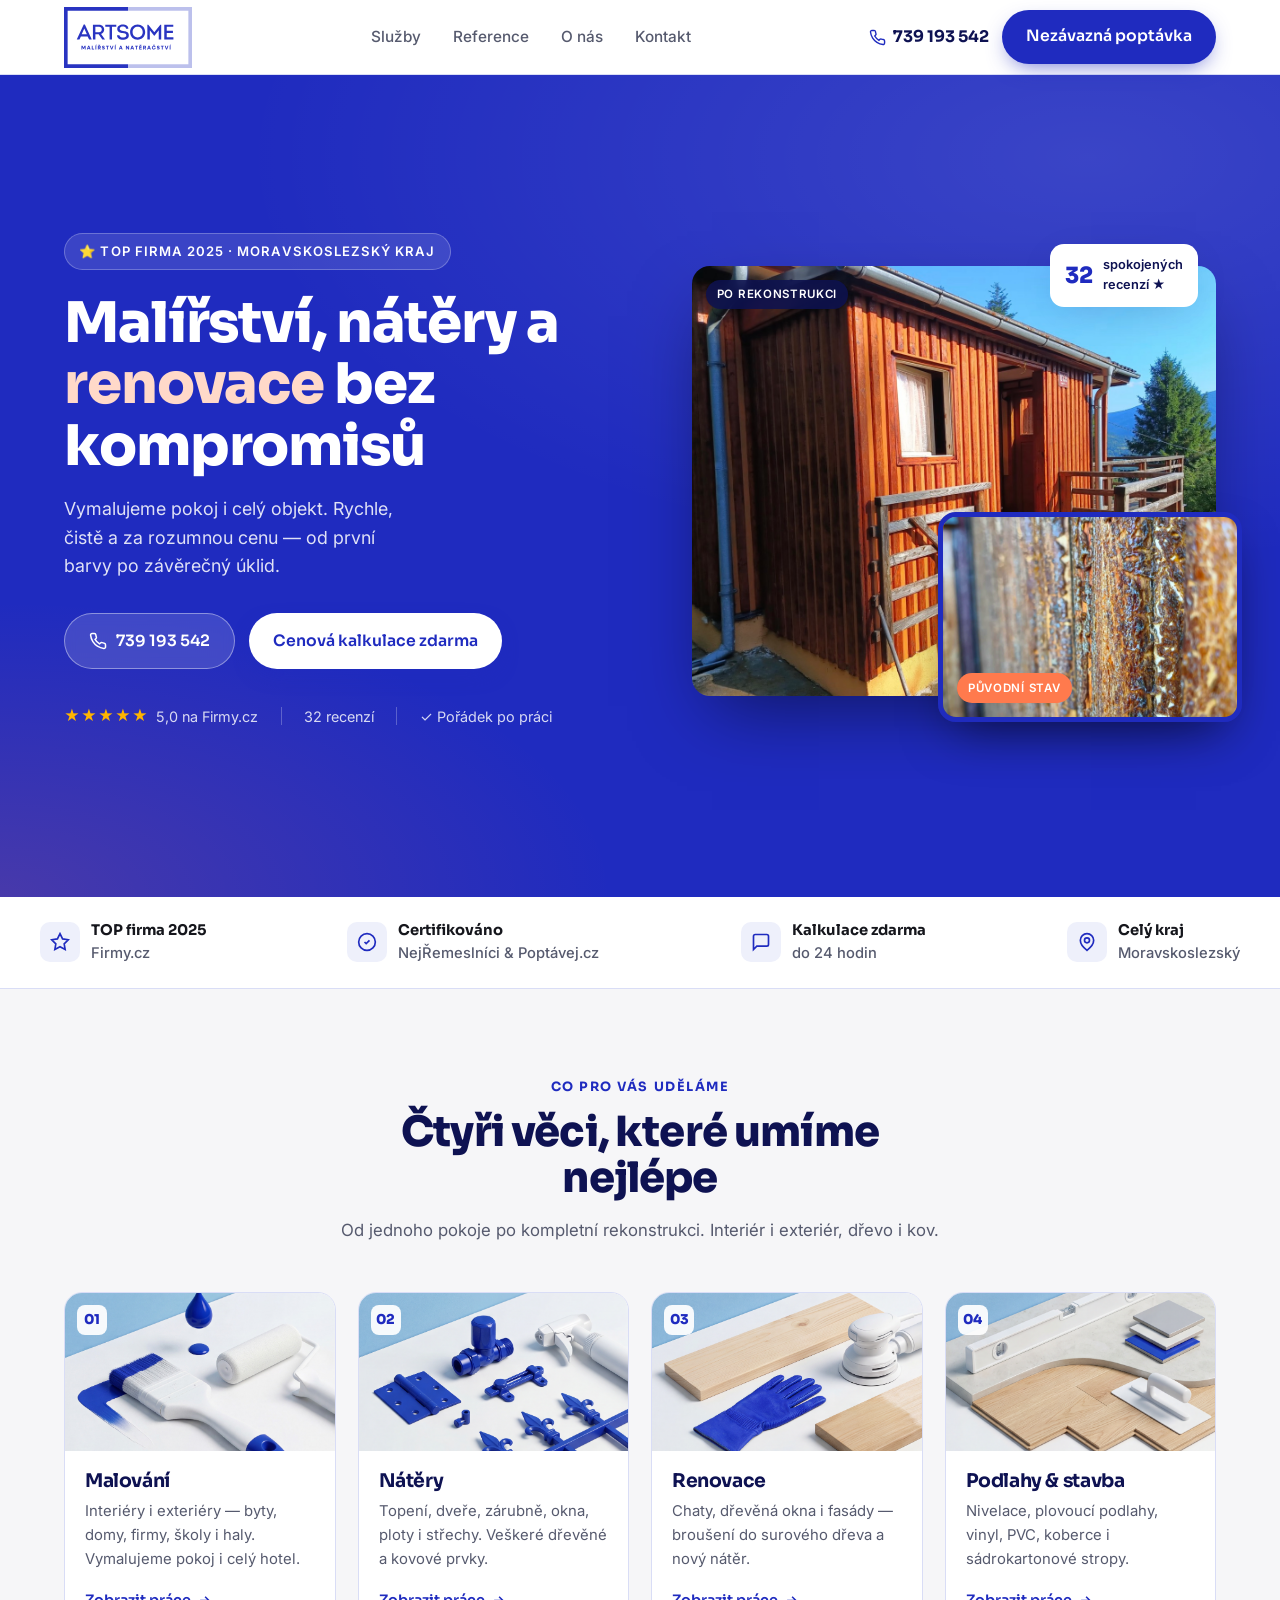
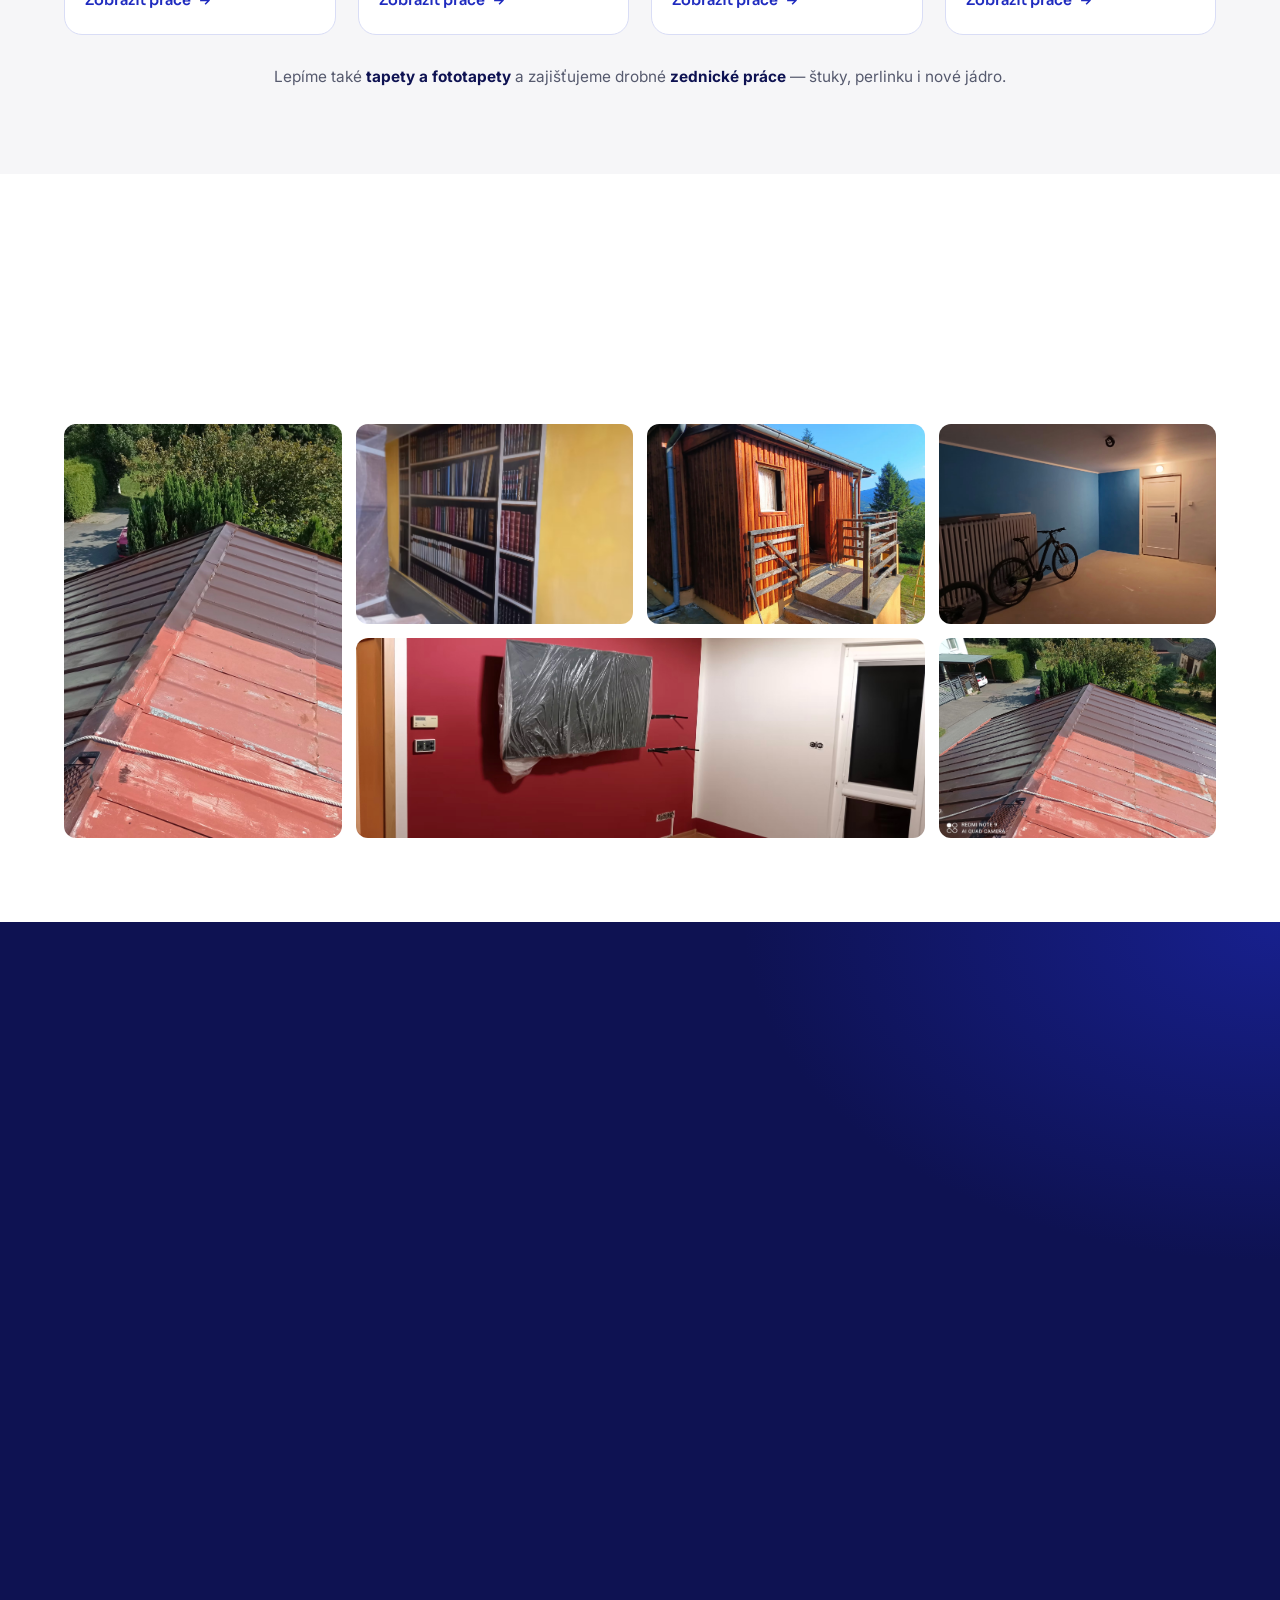
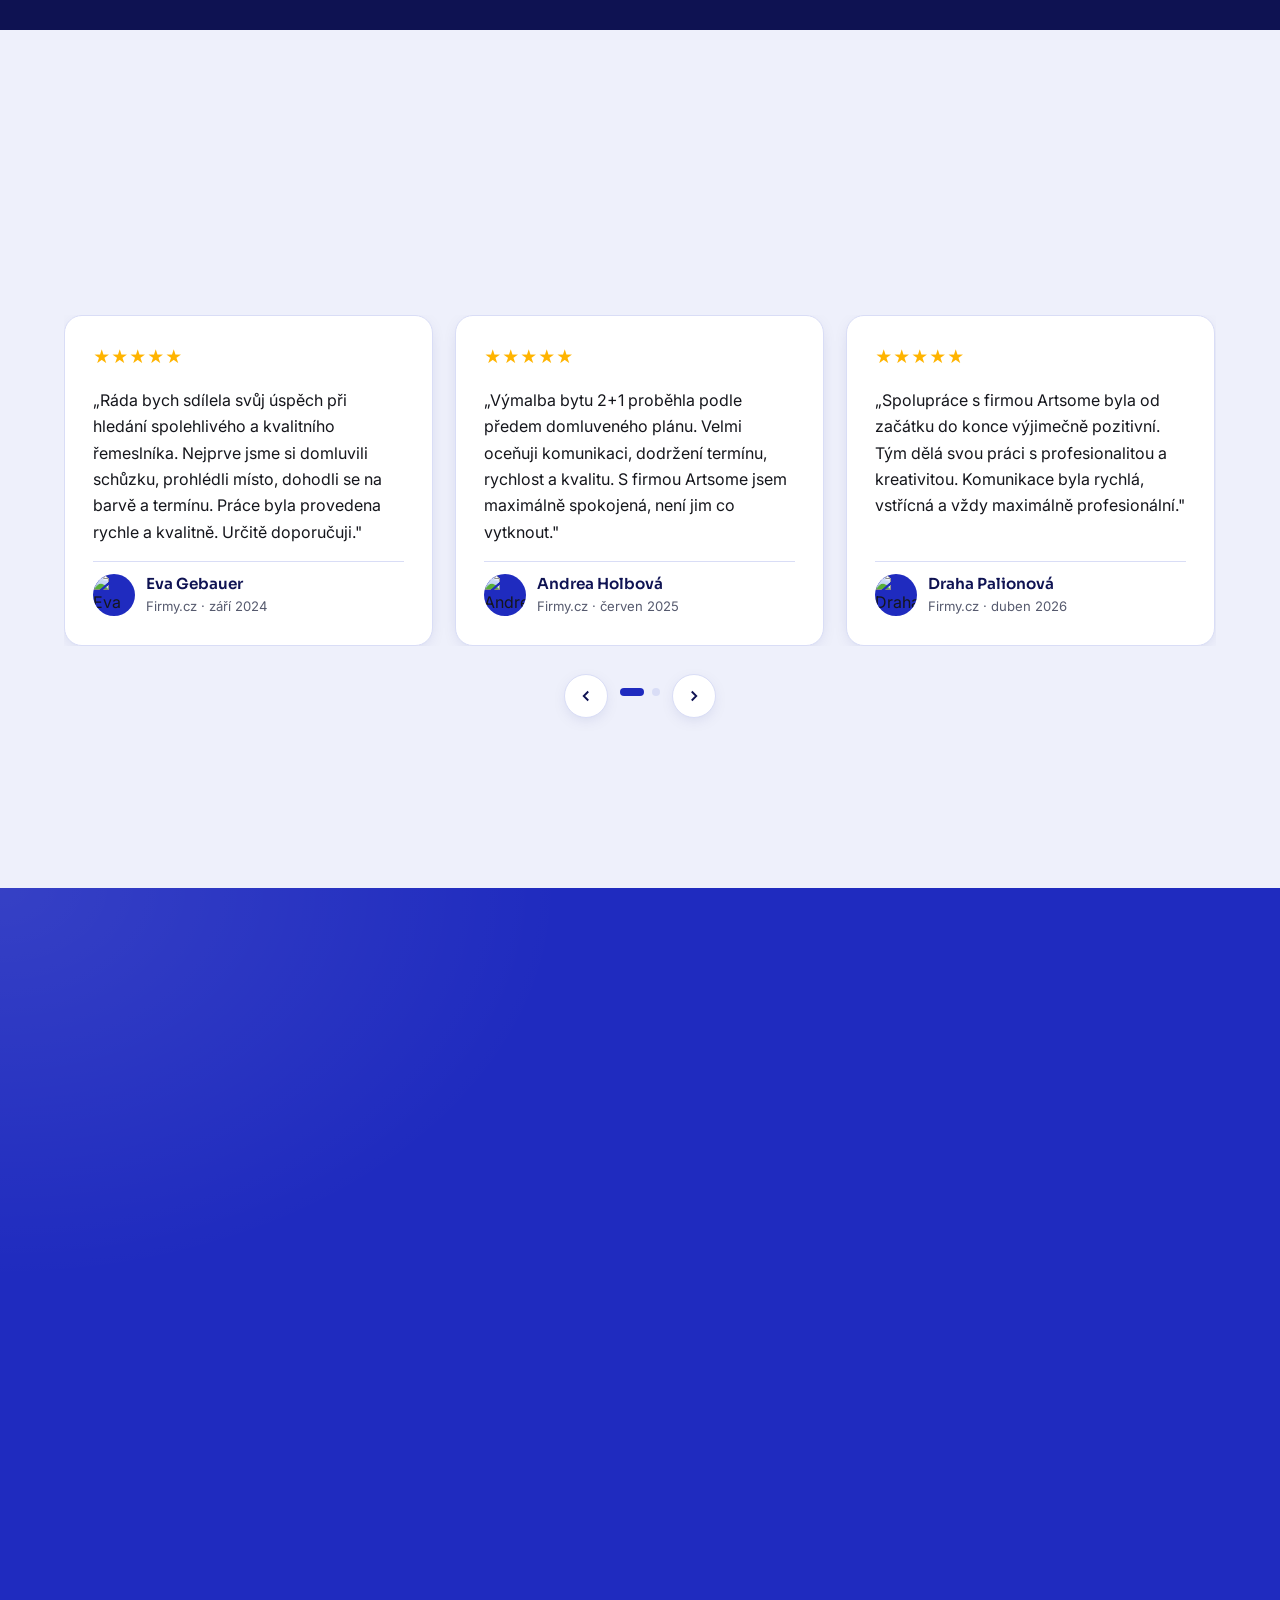
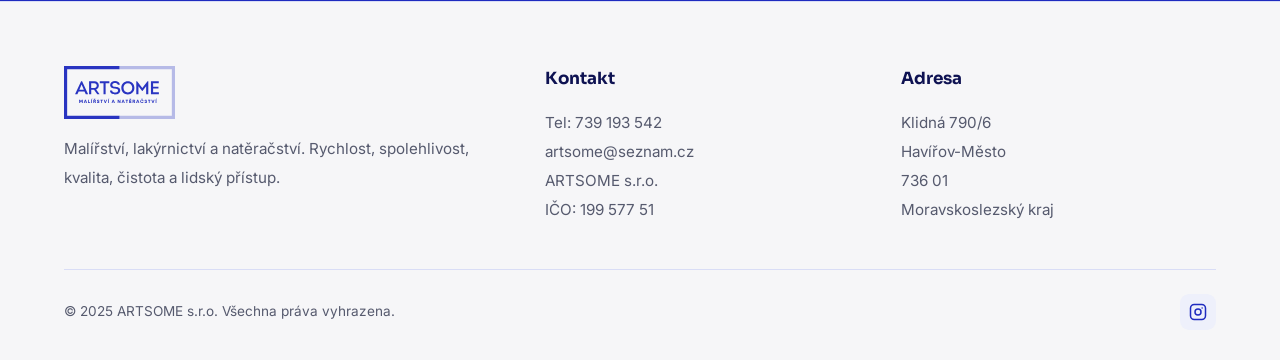
==== index.html @ 463ef36a "Recenze: přidána recenze Adela Slizova (říjen 2025) Co-Authored-By: Claude Sonnet 4.6 <noreply@anthr" ====
<!DOCTYPE html>
<html lang="cs">
<head>
<meta charset="UTF-8">
<meta name="viewport" content="width=device-width, initial-scale=1.0">
<title>ARTSOME — Malířství, nátěry a renovace | Moravskoslezský kraj</title>
<meta name="description" content="Profesionální malířství, nátěry a renovace v Moravskoslezském kraji. Vymalujeme pokoj i celý objekt — rychle, čistě, za rozumnou cenu. Kalkulace zdarma do 24 hodin.">
<meta property="og:type"        content="website">
<meta property="og:title"       content="ARTSOME — Malířství, nátěry a renovace | Moravskoslezský kraj">
<meta property="og:description" content="Profesionální malířství, nátěry a renovace v Moravskoslezském kraji. Vymalujeme pokoj i celý objekt — rychle, čistě, za rozumnou cenu.">
<meta property="og:image"       content="https://www.artsome.cz/assets/og-artsome.jpg">
<meta property="og:url"         content="https://www.artsome.cz/">
<meta property="og:locale"      content="cs_CZ">
<meta name="twitter:card"       content="summary_large_image">
<link rel="canonical" href="https://www.artsome.cz/">
<link rel="icon" href="favicon.svg" type="image/svg+xml">
<link rel="preconnect" href="https://fonts.googleapis.com">
<link rel="preconnect" href="https://fonts.gstatic.com" crossorigin>
<link href="https://fonts.googleapis.com/css2?family=Sora:wght@500;600;700;800&family=Inter:wght@400;500;600&display=swap" rel="stylesheet">
<link rel="stylesheet" href="style.css">
<style>
  /* ---- HERO ---- */
  .hero{position:relative;background:var(--blue);color:#fff;overflow:hidden}
  .hero::before{content:"";position:absolute;inset:0;background:radial-gradient(120% 90% at 85% 10%,rgba(255,255,255,.12),transparent 55%),radial-gradient(80% 60% at 0% 100%,rgba(255,122,77,.18),transparent 60%);pointer-events:none}
  .hero-grid{position:relative;display:grid;grid-template-columns:1.05fr .95fr;gap:48px;align-items:center;padding:74px 24px 84px}
  .hero-eyebrow{display:inline-flex;align-items:center;gap:.5rem;font-size:.82rem;font-weight:600;letter-spacing:.08em;text-transform:uppercase;background:rgba(255,255,255,.12);border:1px solid rgba(255,255,255,.25);padding:.45rem .9rem;border-radius:999px;margin-bottom:1.4rem}
  .hero h1{font-size:clamp(2.1rem,4.4vw,3.5rem);font-weight:800;margin-bottom:1.1rem}
  .hero h1 em{font-style:normal;color:#ffd9c9}
  .hero p.lead{font-size:1.12rem;color:rgba(255,255,255,.86);max-width:30ch;margin-bottom:2rem}
  .hero-actions{display:flex;gap:.9rem;flex-wrap:wrap;margin-bottom:2.2rem}
  .hero-trust{display:flex;align-items:center;gap:1.4rem;flex-wrap:wrap;font-size:.9rem;color:rgba(255,255,255,.82)}
  .hero-trust .item{display:flex;align-items:center;gap:.45rem}
  .stars{color:var(--star);letter-spacing:1px;font-size:.95rem}
  .hero-trust .sep{width:1px;height:18px;background:rgba(255,255,255,.25)}
  .hero-visual{position:relative}
  .ba{position:relative;border-radius:var(--radius);overflow:hidden;box-shadow:0 30px 70px -20px rgba(0,0,0,.5)}
  .ba img{width:100%;height:430px;object-fit:cover}
  .ba .tag{position:absolute;top:14px;left:14px;background:rgba(14,18,82,.85);color:#fff;font-size:.72rem;font-weight:600;letter-spacing:.06em;padding:.35rem .7rem;border-radius:999px;text-transform:uppercase;backdrop-filter:blur(4px)}
  .ba-after{position:absolute;right:-26px;bottom:-26px;width:58%;border:5px solid var(--blue);box-shadow:0 22px 50px -16px rgba(0,0,0,.55)}
  .ba-after img{height:200px}
  .ba-after .tag{background:var(--accent);top:auto;bottom:14px;left:14px}
  .float-badge{position:absolute;top:-22px;right:18px;background:#fff;color:var(--blue-ink);border-radius:14px;padding:.7rem .95rem;box-shadow:var(--shadow);display:flex;align-items:center;gap:.6rem;font-size:.8rem;font-weight:600;z-index:3}
  .float-badge .big{font-family:'Sora';font-weight:800;font-size:1.4rem;line-height:1;color:var(--blue)}

  /* ---- TRUST STRIP ---- */
  .trust-strip{background:var(--paper);border-bottom:1px solid var(--blue-line)}
  .trust-row{display:flex;align-items:center;justify-content:space-between;gap:1.5rem;padding:22px 0;flex-wrap:wrap}
  .trust-item{display:flex;align-items:center;gap:.7rem;font-size:.92rem;color:var(--ink-soft);font-weight:500}
  .trust-item strong{color:var(--ink);font-family:'Sora';font-weight:700}
  .trust-item .ic{width:40px;height:40px;border-radius:10px;background:var(--blue-soft);display:grid;place-items:center;color:var(--blue);flex:0 0 auto}
  .trust-item .ic svg{width:20px;height:20px}

  /* ---- SERVICES ---- */
  .services{background:var(--paper-dim)}
  .svc-grid{display:grid;grid-template-columns:repeat(4,1fr);gap:22px}
  .svc{background:#fff;border-radius:var(--radius);overflow:hidden;border:1px solid var(--blue-line);transition:transform .3s var(--ease),box-shadow .3s var(--ease);display:flex;flex-direction:column}
  .svc:hover{transform:translateY(-6px);box-shadow:var(--shadow)}
  .svc-img{height:158px;overflow:hidden;position:relative}
  .svc-img img{width:100%;height:100%;object-fit:cover;transition:transform .5s var(--ease)}
  .svc:hover .svc-img img{transform:scale(1.07)}
  .svc-num{position:absolute;top:12px;left:12px;width:30px;height:30px;border-radius:8px;background:rgba(255,255,255,.92);color:var(--blue);font-family:'Sora';font-weight:800;font-size:.85rem;display:grid;place-items:center}
  .svc-body{padding:20px 20px 22px;display:flex;flex-direction:column;gap:.5rem;flex:1}
  .svc-body h3{font-size:1.18rem;font-weight:700;color:var(--blue-ink)}
  .svc-body p{font-size:.93rem;color:var(--ink-soft)}
  .svc-link{margin-top:auto;font-family:'Sora';font-weight:600;font-size:.9rem;color:var(--blue);display:inline-flex;align-items:center;gap:.4rem;padding-top:.6rem}
  .svc-link svg{width:15px;height:15px;transition:transform .25s var(--ease)}
  .svc:hover .svc-link svg{transform:translateX(4px)}
  .svc-note{text-align:center;margin-top:30px;color:var(--ink-soft);font-size:.96rem}
  .svc-note strong{color:var(--blue-ink)}

  /* ---- GALLERY TEASER ---- */
  .ref-head{display:flex;align-items:flex-end;justify-content:space-between;gap:2rem;margin-bottom:40px;flex-wrap:wrap}
  .gal{display:grid;grid-template-columns:repeat(4,1fr);grid-auto-rows:200px;gap:14px}
  .gal a{position:relative;border-radius:var(--radius-sm);overflow:hidden;background:var(--blue-soft)}
  .gal img{width:100%;height:100%;object-fit:cover;transition:transform .5s var(--ease)}
  .gal a:hover img{transform:scale(1.06)}
  .gal a::after{content:"";position:absolute;inset:0;background:linear-gradient(transparent 60%,rgba(14,18,82,.45));opacity:0;transition:opacity .3s}
  .gal a:hover::after{opacity:1}
  .gal .tall{grid-row:span 2}
  .gal .wide{grid-column:span 2}

  /* ---- BEFORE / AFTER FEATURE ---- */
  .ba-feature{background:var(--blue-ink);color:#fff;position:relative;overflow:hidden}
  .ba-feature::before{content:"";position:absolute;inset:0;background:radial-gradient(70% 80% at 100% 0%,rgba(31,43,191,.55),transparent 60%)}
  .ba-feature .wrap{position:relative}
  .ba-feature .sec-head h2{color:#fff}
  .ba-feature .sec-head p{color:rgba(255,255,255,.78)}
  .ba-cols{display:grid;grid-template-columns:1fr 1fr;gap:24px;margin-top:12px}
  .ba-card{border-radius:var(--radius);overflow:hidden;position:relative;box-shadow:0 24px 60px -24px rgba(0,0,0,.6)}
  .ba-card img{width:100%;height:340px;object-fit:cover}
  .ba-card .label{position:absolute;top:16px;left:16px;font-family:'Sora';font-weight:700;font-size:.82rem;letter-spacing:.06em;text-transform:uppercase;padding:.4rem .85rem;border-radius:999px}
  .label-before{background:rgba(0,0,0,.6);color:#fff}
  .label-after{background:var(--accent);color:#fff}

  /* ---- REVIEWS CAROUSEL ---- */
  .reviews{background:var(--blue-soft)}
  .rev-outer{position:relative}
  .rev-viewport{overflow:hidden}
  .rev-track{display:flex;transition:transform .45s var(--ease)}
  /* 3 viditelné na desktopu */
  .rev{flex:0 0 calc(33.333% - 15px);margin-right:22px;background:#fff;border-radius:var(--radius);padding:28px;box-shadow:var(--shadow-sm);display:flex;flex-direction:column;gap:1rem;border:1px solid var(--blue-line)}
  .rev .stars{font-size:1.05rem}
  .rev p{color:var(--ink);font-size:1rem;line-height:1.65}
  .rev .who{display:flex;align-items:center;gap:.7rem;margin-top:auto;padding-top:.6rem;border-top:1px solid var(--blue-line)}
  .rev .ava{width:42px;height:42px;border-radius:50%;background:var(--blue);flex:0 0 auto;overflow:hidden}
  .rev .ava img{width:42px;height:42px;object-fit:cover;border-radius:50%;display:block}
  .rev .who .name{font-family:'Sora';font-weight:600;font-size:.95rem;color:var(--blue-ink)}
  .rev .who .meta{font-size:.82rem;color:var(--ink-soft)}
  /* šipky */
  .rev-arrows{display:flex;justify-content:center;gap:12px;margin-top:28px}
  .rev-arrow{width:44px;height:44px;border-radius:50%;border:1.5px solid var(--blue-line);background:#fff;color:var(--blue-ink);cursor:pointer;display:grid;place-items:center;transition:.2s;box-shadow:var(--shadow-sm)}
  .rev-arrow:hover{border-color:var(--blue);color:var(--blue);transform:scale(1.07)}
  .rev-arrow svg{width:18px;height:18px}
  .rev-dots{display:flex;justify-content:center;gap:8px;margin-top:14px}
  .rev-dot{width:8px;height:8px;border-radius:999px;background:var(--blue-line);border:0;cursor:pointer;transition:.3s;padding:0}
  .rev-dot.active{background:var(--blue);width:24px}
  .rev-foot{text-align:center;margin-top:32px}
  /* mobil: 1 karta */
  @media(max-width:680px){
    .rev{flex:0 0 calc(100% - 0px);margin-right:22px}
  }
  @media(max-width:980px) and (min-width:681px){
    .rev{flex:0 0 calc(50% - 11px);margin-right:22px}
  }

  /* ---- CTA + FORM ---- */
  .cta{background:var(--blue);color:#fff;position:relative;overflow:hidden}
  .cta::before{content:"";position:absolute;inset:0;background:radial-gradient(80% 100% at 0% 0%,rgba(255,255,255,.1),transparent 55%)}
  .cta-grid{position:relative;display:grid;grid-template-columns:1fr 1fr;gap:56px;align-items:center}
  .cta h2{font-size:clamp(1.9rem,3.4vw,2.7rem);font-weight:800;margin-bottom:1rem}
  .cta p{color:rgba(255,255,255,.85);font-size:1.08rem;margin-bottom:1.8rem;max-width:38ch}
  .cta-actions{display:flex;gap:.9rem;flex-wrap:wrap}
  .form{background:#fff;border-radius:var(--radius);padding:32px;box-shadow:0 30px 70px -20px rgba(0,0,0,.4)}
  .form h3{color:var(--blue-ink);font-size:1.3rem;margin-bottom:1.4rem}
  .field{margin-bottom:1rem}
  .field label{display:block;font-size:.85rem;font-weight:600;color:var(--ink-soft);margin-bottom:.4rem}
  .field input,.field textarea{width:100%;border:1.5px solid var(--blue-line);border-radius:10px;padding:.8rem .9rem;font-family:'Inter';font-size:.98rem;color:var(--ink);transition:border-color .2s,box-shadow .2s;background:#fff}
  .field input:focus,.field textarea:focus{outline:0;border-color:var(--blue);box-shadow:0 0 0 3px rgba(31,43,191,.12)}
  .field input.error,.field textarea.error{border-color:#e53e3e}
  .form .btn-primary{width:100%;justify-content:center;margin-top:.4rem}
  .form .small{font-size:.78rem;color:var(--ink-soft);text-align:center;margin-top:.9rem}
  .form-success{text-align:center;padding:2.5rem 1rem}
  .form-success .success-icon{font-size:2.8rem;line-height:1;margin-bottom:.7rem}
  .form-success h3{color:var(--blue-ink);margin-bottom:.4rem}
  .form-success p{color:var(--ink-soft);font-size:.97rem}

  /* ---- RESPONSIVE ---- */
  @media(max-width:980px){
    .hero-grid{grid-template-columns:1fr;gap:54px;padding:54px 18px 70px}
    .hero p.lead{max-width:none}
    .svc-grid{grid-template-columns:repeat(2,1fr)}
    .gal{grid-template-columns:repeat(2,1fr);grid-auto-rows:180px}
    .gal .wide{grid-column:span 2}
    .ba-cols{grid-template-columns:1fr}
    .rev-grid{grid-template-columns:1fr;max-width:520px;margin:0 auto}
    .cta-grid{grid-template-columns:1fr;gap:36px}
  }
  @media(max-width:680px){
    .hero h1{font-size:2rem}
    .ba-after{width:58%;right:0;bottom:-18px}
    .svc-grid{grid-template-columns:1fr;gap:16px}
    .gal{grid-template-columns:1fr 1fr;gap:10px;grid-auto-rows:140px}
    .trust-row{display:grid;grid-template-columns:1fr 1fr;gap:.8rem;padding:22px 0}
    .trust-item{justify-content:flex-start;padding:10px 12px;background:var(--blue-soft);border-radius:10px}
  }
</style>
<script type="application/ld+json">
{
  "@context": "https://schema.org",
  "@type": "LocalBusiness",
  "name": "ARTSOME s.r.o.",
  "legalName": "ARTSOME s.r.o.",
  "taxID": "19957751",
  "url": "https://www.artsome.cz",
  "telephone": "+420739193542",
  "email": "artsome@seznam.cz",
  "image": "https://www.artsome.cz/assets/og-artsome.jpg",
  "address": {
    "@type": "PostalAddress",
    "streetAddress": "Klidn\u00e1 790/6",
    "addressLocality": "Hav\u00ed\u0159ov-M\u011bsto",
    "postalCode": "73601",
    "addressRegion": "Moravskoslezsk\u00fd kraj",
    "addressCountry": "CZ"
  },
  "geo": {
    "@type": "GeoCoordinates",
    "latitude": "49.7722",
    "longitude": "18.4293"
  },
  "openingHoursSpecification": [
    {
      "@type": "OpeningHoursSpecification",
      "dayOfWeek": ["Monday","Tuesday","Wednesday","Thursday","Friday"],
      "opens": "07:00",
      "closes": "17:00"
    }
  ],
  "areaServed": { "@type": "State", "name": "Moravskoslezsk\u00fd kraj" },
  "description": "Mal\u00ed\u0159stv\u00ed, n\u00e1t\u011bry, renovace a pokl\u00e1dka podlah v Moravskoslezsk\u00e9m kraji. Byty, domy, firmy, \u0161koly. Kalkulace zdarma.",
  "priceRange": "$$",
  "sameAs": ["https://www.instagram.com/artsomesro"],
  "aggregateRating": {
    "@type": "AggregateRating",
    "ratingValue": "5.0",
    "reviewCount": "32",
    "bestRating": "5",
    "worstRating": "1"
  }
}
</script>
</head>
<body>

<!-- HEADER -->
<header>
  <div class="wrap nav">
    <a href="index.html" class="logo">
      <img src="artsome-logo.svg" alt="ARTSOME" height="61" style="width:auto;display:block">
    </a>
    <ul class="nav-links">
      <li><a href="#sluzby">Služby</a></li>
      <li><a href="reference.html">Reference</a></li>
      <li><a href="#onas">O nás</a></li>
      <li><a href="kontakt.html">Kontakt</a></li>
    </ul>
    <div class="nav-cta">
      <a href="tel:739193542" class="nav-tel">
        <svg viewBox="0 0 24 24" fill="none" stroke="currentColor" stroke-width="2" aria-hidden="true"><path d="M22 16.92v3a2 2 0 0 1-2.18 2 19.79 19.79 0 0 1-8.63-3.07 19.5 19.5 0 0 1-6-6 19.79 19.79 0 0 1-3.07-8.67A2 2 0 0 1 4.11 2h3a2 2 0 0 1 2 1.72c.13.96.36 1.9.7 2.81a2 2 0 0 1-.45 2.11L8.09 9.91a16 16 0 0 0 6 6l1.27-1.27a2 2 0 0 1 2.11-.45c.91.34 1.85.57 2.81.7A2 2 0 0 1 22 16.92z"/></svg>
        739 193 542
      </a>
      <a href="kontakt.html" class="btn btn-primary">Nezávazná poptávka</a>
      <button class="burger" id="burger" aria-label="Otevřít menu" aria-expanded="false">
        <span></span><span></span><span></span>
      </button>
    </div>
  </div>
</header>

<!-- MOBILE DRAWER -->
<div class="drawer" id="drawer" role="dialog" aria-modal="true" aria-label="Navigační menu">
  <div class="drawer-panel">
    <button class="drawer-close" id="drawerClose" aria-label="Zavřít menu">&times;</button>
    <a href="#sluzby">Služby</a>
    <a href="reference.html">Reference</a>
    <a href="#onas">O nás</a>
    <a href="kontakt.html">Kontakt</a>
    <a href="tel:739193542" style="color:var(--blue)">📞 739 193 542</a>
  </div>
</div>

<!-- HERO -->
<section class="hero">
  <div class="wrap hero-grid">
    <div class="hero-copy">
      <span class="hero-eyebrow">⭐ TOP firma 2025 · Moravskoslezský kraj</span>
      <h1>Malířství, nátěry a <em>renovace</em> bez kompromisů</h1>
      <p class="lead">Vymalujeme pokoj i celý objekt. Rychle, čistě a za rozumnou cenu — od první barvy po závěrečný úklid.</p>
      <div class="hero-actions">
        <a href="tel:739193542" class="btn btn-light">
          <svg viewBox="0 0 24 24" fill="none" stroke="currentColor" stroke-width="2" aria-hidden="true"><path d="M22 16.92v3a2 2 0 0 1-2.18 2 19.79 19.79 0 0 1-8.63-3.07 19.5 19.5 0 0 1-6-6 19.79 19.79 0 0 1-3.07-8.67A2 2 0 0 1 4.11 2h3a2 2 0 0 1 2 1.72c.13.96.36 1.9.7 2.81a2 2 0 0 1-.45 2.11L8.09 9.91a16 16 0 0 0 6 6l1.27-1.27a2 2 0 0 1 2.11-.45c.91.34 1.85.57 2.81.7A2 2 0 0 1 22 16.92z"/></svg>
          739 193 542
        </a>
        <a href="kontakt.html" class="btn btn-primary" style="background:#fff;color:var(--blue)">Cenová kalkulace zdarma</a>
      </div>
      <div class="hero-trust">
        <span class="item"><span class="stars" aria-label="5 hvězdiček">★★★★★</span> 5,0 na Firmy.cz</span>
        <span class="sep" aria-hidden="true"></span>
        <span class="item">32 recenzí</span>
        <span class="sep" aria-hidden="true"></span>
        <span class="item">✓ Pořádek po práci</span>
      </div>
    </div>
    <div class="hero-visual">
      <div class="float-badge" aria-hidden="true">
        <span class="big">32</span><div>spokojených<br>recenzí ★</div>
      </div>
      <div class="ba">
        <span class="tag">Po rekonstrukci</span>
        <img src="PHOTO/ARTSOME.jpeg" alt="Realizace ARTSOME — malířství a renovace" width="600" height="430">
      </div>
      <div class="ba ba-after">
        <span class="tag">Původní stav</span>
        <img src="PHOTO/old" alt="Původní stav sklepa před rekonstrukcí" width="346" height="200">
      </div>
    </div>
  </div>
</section>

<!-- TRUST STRIP -->
<div class="trust-strip">
  <div class="wrap trust-row">
    <div class="trust-item">
      <span class="ic"><svg viewBox="0 0 24 24" fill="none" stroke="currentColor" stroke-width="2" aria-hidden="true"><polygon points="12 2 15.09 8.26 22 9.27 17 14.14 18.18 21.02 12 17.77 5.82 21.02 7 14.14 2 9.27 8.91 8.26 12 2"/></svg></span>
      <div><strong>TOP firma 2025</strong><br>Firmy.cz</div>
    </div>
    <div class="trust-item">
      <span class="ic"><svg viewBox="0 0 24 24" fill="none" stroke="currentColor" stroke-width="2" aria-hidden="true"><path d="M9 12l2 2 4-4"/><circle cx="12" cy="12" r="10"/></svg></span>
      <div><strong>Certifikováno</strong><br>NejŘemeslníci &amp; Poptávej.cz</div>
    </div>
    <div class="trust-item">
      <span class="ic"><svg viewBox="0 0 24 24" fill="none" stroke="currentColor" stroke-width="2" aria-hidden="true"><path d="M21 15a2 2 0 0 1-2 2H7l-4 4V5a2 2 0 0 1 2-2h14a2 2 0 0 1 2 2z"/></svg></span>
      <div><strong>Kalkulace zdarma</strong><br>do 24 hodin</div>
    </div>
    <div class="trust-item">
      <span class="ic"><svg viewBox="0 0 24 24" fill="none" stroke="currentColor" stroke-width="2" aria-hidden="true"><path d="M20 10c0 6-8 12-8 12s-8-6-8-12a8 8 0 0 1 16 0z"/><circle cx="12" cy="10" r="3"/></svg></span>
      <div><strong>Celý kraj</strong><br>Moravskoslezský</div>
    </div>
  </div>
</div>

<!-- SERVICES -->
<section class="services" id="sluzby">
  <div class="wrap">
    <div class="sec-head center reveal">
      <span class="kicker">Co pro vás uděláme</span>
      <h2>Čtyři věci, které umíme nejlépe</h2>
      <p>Od jednoho pokoje po kompletní rekonstrukci. Interiér i exteriér, dřevo i kov.</p>
    </div>
    <div class="svc-grid">
      <div class="svc reveal">
        <div class="svc-img">
          <span class="svc-num" aria-hidden="true">01</span>
          <img src="PHOTO/1.jpg" alt="Malování interiérů — výmalba pokoje" width="300" height="158" loading="lazy">
        </div>
        <div class="svc-body">
          <h3>Malování</h3>
          <p>Interiéry i exteriéry — byty, domy, firmy, školy i haly. Vymalujeme pokoj i celý hotel.</p>
          <a class="svc-link" href="reference.html">Zobrazit práce <svg viewBox="0 0 24 24" fill="none" stroke="currentColor" stroke-width="2.5" aria-hidden="true"><path d="M5 12h14M13 6l6 6-6 6"/></svg></a>
        </div>
      </div>
      <div class="svc reveal">
        <div class="svc-img">
          <span class="svc-num" aria-hidden="true">02</span>
          <img src="PHOTO/2.png" alt="Nátěry oken, dveří a kovových prvků" width="300" height="158" loading="lazy">
        </div>
        <div class="svc-body">
          <h3>Nátěry</h3>
          <p>Topení, dveře, zárubně, okna, ploty i střechy. Veškeré dřevěné a kovové prvky.</p>
          <a class="svc-link" href="reference.html">Zobrazit práce <svg viewBox="0 0 24 24" fill="none" stroke="currentColor" stroke-width="2.5" aria-hidden="true"><path d="M5 12h14M13 6l6 6-6 6"/></svg></a>
        </div>
      </div>
      <div class="svc reveal">
        <div class="svc-img">
          <span class="svc-num" aria-hidden="true">03</span>
          <img src="PHOTO/3.png" alt="Renovace dřevěné chaty" width="300" height="158" loading="lazy">
        </div>
        <div class="svc-body">
          <h3>Renovace</h3>
          <p>Chaty, dřevěná okna i fasády — broušení do surového dřeva a nový nátěr.</p>
          <a class="svc-link" href="reference.html">Zobrazit práce <svg viewBox="0 0 24 24" fill="none" stroke="currentColor" stroke-width="2.5" aria-hidden="true"><path d="M5 12h14M13 6l6 6-6 6"/></svg></a>
        </div>
      </div>
      <div class="svc reveal">
        <div class="svc-img">
          <span class="svc-num" aria-hidden="true">04</span>
          <img src="PHOTO/4.png" alt="Pokládka podlah a stavební práce" width="300" height="158" loading="lazy">
        </div>
        <div class="svc-body">
          <h3>Podlahy &amp; stavba</h3>
          <p>Nivelace, plovoucí podlahy, vinyl, PVC, koberce i sádrokartonové stropy.</p>
          <a class="svc-link" href="reference.html">Zobrazit práce <svg viewBox="0 0 24 24" fill="none" stroke="currentColor" stroke-width="2.5" aria-hidden="true"><path d="M5 12h14M13 6l6 6-6 6"/></svg></a>
        </div>
      </div>
    </div>
    <p class="svc-note">Lepíme také <strong>tapety a fototapety</strong> a zajišťujeme drobné <strong>zednické práce</strong> — štuky, perlinku i nové jádro.</p>
  </div>
</section>

<!-- REFERENCE TEASER -->
<section id="reference">
  <div class="wrap">
    <div class="ref-head reveal">
      <div class="sec-head" style="margin-bottom:0">
        <span class="kicker">Reference</span>
        <h2>Naše práce mluví za nás</h2>
        <p>Reálné fotky z realizací po celém kraji — žádný stock, jen odvedená práce.</p>
      </div>
      <a href="reference.html" class="btn btn-ghost">Zobrazit všechny reference</a>
    </div>
    <div class="gal">
      <a href="reference.html" class="tall"><img src="PHOTO/ref-3.jpeg" alt="Realizace ARTSOME" width="300" height="400" loading="lazy"></a>
      <a href="reference.html"><img src="PHOTO/ref-2.jpeg" alt="Realizace ARTSOME" width="300" height="200" loading="lazy"></a>
      <a href="reference.html"><img src="PHOTO/ref-4.jpeg" alt="Realizace ARTSOME" width="300" height="200" loading="lazy"></a>
      <a href="reference.html"><img src="PHOTO/ref-5.jpeg" alt="Realizace ARTSOME" width="300" height="200" loading="lazy"></a>
      <a href="reference.html" class="wide"><img src="PHOTO/ref-1.jpeg" alt="Realizace ARTSOME" width="600" height="200" loading="lazy"></a>
      <a href="reference.html"><img src="PHOTO/ref-3.jpeg" alt="Realizace ARTSOME" width="300" height="200" loading="lazy"></a>
    </div>
  </div>
</section>

<!-- BEFORE / AFTER FEATURE -->
<section class="ba-feature">
  <div class="wrap">
    <div class="sec-head reveal" style="max-width:680px">
      <span class="kicker" style="color:#ffd9c9">Proměna</span>
      <h2>Ze sklepa obyvatelná kancelář</h2>
      <p>Kompletní rekonstrukce: vylití podlahy nivelací, snížený sádrokartonový strop, nové rozvody a výmalba. Jedna zakázka od začátku do konce.</p>
    </div>
    <div class="ba-cols reveal">
      <div class="ba-card">
        <span class="label label-before">Původní stav</span>
        <img src="PHOTO/před.jpeg" alt="Sklep před rekonstrukcí" width="580" height="340" loading="lazy">
      </div>
      <div class="ba-card">
        <span class="label label-after">Po rekonstrukci</span>
        <img src="PHOTO/po.jpeg" alt="Sklep po rekonstrukci" width="580" height="340" loading="lazy">
      </div>
    </div>
  </div>
</section>

<!-- REVIEWS -->
<section class="reviews" id="onas">
  <div class="wrap">
    <div class="sec-head center reveal">
      <span class="kicker">Co říkají zákazníci</span>
      <h2>Hodnocení 5,0 z 5</h2>
      <p>Spolehlivost, čistota a lidský přístup — to slýcháme nejčastěji. 32 ověřených recenzí na Firmy.cz.</p>
    </div>
    <div class="rev-outer">
      <div class="rev-viewport">
        <div class="rev-track" id="revTrack">
          <div class="rev">
            <span class="stars" aria-label="Hodnocení 5 z 5">★★★★★</span>
            <p>„Ráda bych sdílela svůj úspěch při hledání spolehlivého a kvalitního řemeslníka. Nejprve jsme si domluvili schůzku, prohlédli místo, dohodli se na barvě a termínu. Práce byla provedena rychle a kvalitně. Určitě doporučuji."</p>
            <div class="who">
              <span class="ava"><img src="https://i.im.cz/ac/8b14qW_8UBRKoPH3rC9dwRvvREftQ7fkDjGsPB5E2dg" alt="Eva Gebauer" width="42" height="42"></span>
              <div><div class="name">Eva Gebauer</div><div class="meta">Firmy.cz · září 2024</div></div>
            </div>
          </div>
          <div class="rev">
            <span class="stars" aria-label="Hodnocení 5 z 5">★★★★★</span>
            <p>„Výmalba bytu 2+1 proběhla podle předem domluveného plánu. Velmi oceňuji komunikaci, dodržení termínu, rychlost a kvalitu. S firmou Artsome jsem maximálně spokojená, není jim co vytknout."</p>
            <div class="who">
              <span class="ava"><img src="https://i.im.cz/ac/11XFIBMoZDxHqPj3oixZnTryRU_mQ5q5CDHCGCVq_ed2uQ" alt="Andrea Holbová" width="42" height="42"></span>
              <div><div class="name">Andrea Holbová</div><div class="meta">Firmy.cz · červen 2025</div></div>
            </div>
          </div>
          <div class="rev">
            <span class="stars" aria-label="Hodnocení 5 z 5">★★★★★</span>
            <p>„Spolupráce s firmou Artsome byla od začátku do konce výjimečně pozitivní. Tým dělá svou práci s profesionalitou a kreativitou. Komunikace byla rychlá, vstřícná a vždy maximálně profesionální."</p>
            <div class="who">
              <span class="ava"><img src="https://i.im.cz/ac/4Th59qkhfklfpvj8ojRXxTqyRU_iSruKHi7WFykpsP4MuQI" alt="Draha Palionová" width="42" height="42"></span>
              <div><div class="name">Draha Palionová</div><div class="meta">Firmy.cz · duben 2026</div></div>
            </div>
          </div>
          <div class="rev">
            <span class="stars" aria-label="Hodnocení 5 z 5">★★★★★</span>
            <p>„S firmou jsem byla maximálně spokojená, vše proběhlo bez problémů, i skrze více práce si se vším poradili na jedničku."</p>
            <div class="who">
              <span class="ava" style="font-family:'Sora';font-weight:700;color:#fff;font-size:.95rem;display:grid;place-items:center">M</span>
              <div><div class="name">Mistrxbox 360</div><div class="meta">Firmy.cz · leden 2026</div></div>
            </div>
          </div>
          <div class="rev">
            <span class="stars" aria-label="Hodnocení 5 z 5">★★★★★</span>
            <p>„S firmou jsem byla velice spokojená! Skvělá komunikace, kvalita práce a vše kolem bylo prostě na jedničku s hvězdičkou. Doporučuji."</p>
            <div class="who">
              <span class="ava" style="font-family:'Sora';font-weight:700;color:#fff;font-size:.95rem;display:grid;place-items:center">A</span>
              <div><div class="name">Adela Slizova</div><div class="meta">Firmy.cz · říjen 2025</div></div>
            </div>
          </div>
        </div>
      </div>
    </div>
    <div class="rev-arrows">
      <button class="rev-arrow" id="revPrev" aria-label="Předchozí recenze">
        <svg viewBox="0 0 24 24" fill="none" stroke="currentColor" stroke-width="2.5" aria-hidden="true"><path d="M15 18l-6-6 6-6"/></svg>
      </button>
      <div class="rev-dots" id="revDots">
        <button class="rev-dot active" aria-label="Stránka 1"></button>
      </div>
      <button class="rev-arrow" id="revNext" aria-label="Další recenze">
        <svg viewBox="0 0 24 24" fill="none" stroke="currentColor" stroke-width="2.5" aria-hidden="true"><path d="M9 18l6-6-6-6"/></svg>
      </button>
    </div>
    <div class="rev-foot reveal">
      <a href="https://www.firmy.cz/detail/13603911-artsome-s-r-o-havirov-mesto.html#hodnoceni" class="btn btn-primary" target="_blank" rel="noopener">Číst všech 32 recenzí na Firmy.cz</a>
    </div>
  </div>
</section>

<!-- CTA + FORM -->
<section class="cta" id="kontakt">
  <div class="wrap cta-grid">
    <div class="reveal">
      <h2>Domluvíme schůzku a kalkulaci zdarma</h2>
      <p>Napište nebo zavolejte — ozveme se obvykle do 24 hodin a vypracujeme nezávaznou cenovou nabídku.</p>
      <div class="cta-actions">
        <a href="tel:739193542" class="btn btn-light">
          <svg viewBox="0 0 24 24" fill="none" stroke="currentColor" stroke-width="2" aria-hidden="true"><path d="M22 16.92v3a2 2 0 0 1-2.18 2 19.79 19.79 0 0 1-8.63-3.07 19.5 19.5 0 0 1-6-6 19.79 19.79 0 0 1-3.07-8.67A2 2 0 0 1 4.11 2h3a2 2 0 0 1 2 1.72c.13.96.36 1.9.7 2.81a2 2 0 0 1-.45 2.11L8.09 9.91a16 16 0 0 0 6 6l1.27-1.27a2 2 0 0 1 2.11-.45c.91.34 1.85.57 2.81.7A2 2 0 0 1 22 16.92z"/></svg>
          739 193 542
        </a>
        <a href="mailto:artsome@seznam.cz" class="btn btn-light">artsome@seznam.cz</a>
      </div>
    </div>
    <div class="form reveal">
      <h3>Nezávazná poptávka</h3>
      <form id="form-index" action="https://api.web3forms.com/submit" method="POST" novalidate>
        <input type="hidden" name="access_key" value="VASE-WEB3FORMS-KLIC-ZDE">
        <input type="hidden" name="subject" value="Nová poptávka z webu ARTSOME">
        <input type="hidden" name="from_name" value="ARTSOME web">
        <input type="hidden" name="redirect" value="false">
        <div class="field">
          <label for="idx-name">Jméno <span aria-hidden="true">*</span></label>
          <input type="text" id="idx-name" name="name" placeholder="Vaše jméno" required autocomplete="name">
        </div>
        <div class="field">
          <label for="idx-phone">Telefon <span aria-hidden="true">*</span></label>
          <input type="tel" id="idx-phone" name="phone" placeholder="+420 …" required autocomplete="tel">
        </div>
        <div class="field">
          <label for="idx-message">Co potřebujete?</label>
          <textarea id="idx-message" name="message" rows="3" placeholder="Stručně popište práci (např. výmalba bytu 3+1)"></textarea>
        </div>
        <button type="submit" class="btn btn-primary">Odeslat poptávku</button>
        <p class="small">Ozveme se do 24 hodin. Bez závazků.</p>
      </form>
      <div class="form-success" id="form-index-success" hidden>
        <div class="success-icon">✓</div>
        <h3>Poptávka odeslána!</h3>
        <p>Ozveme se vám do 24 hodin v pracovní dny.</p>
      </div>
    </div>
  </div>
</section>

<!-- FOOTER -->
<footer>
  <div class="wrap">
    <div class="foot-grid">
      <div>
        <div class="foot-logo"><img src="artsome-logo.svg" alt="ARTSOME" height="53" style="width:auto;display:block"></div>
        <p>Malířství, lakýrnictví a natěračství. Rychlost, spolehlivost, kvalita, čistota a lidský přístup.</p>
      </div>
      <div>
        <h4>Kontakt</h4>
        <p>
          <a href="tel:739193542">Tel: 739 193 542</a><br>
          <a href="mailto:artsome@seznam.cz">artsome@seznam.cz</a><br>
          ARTSOME s.r.o.<br>IČO: 199 577 51
        </p>
      </div>
      <div>
        <h4>Adresa</h4>
        <p>Klidná 790/6<br>Havířov-Město<br>736 01<br>Moravskoslezský kraj</p>
      </div>
    </div>
    <div class="foot-bottom">
      <span>© 2025 ARTSOME s.r.o. Všechna práva vyhrazena.</span>
      <div class="foot-social">
        <a href="https://www.instagram.com/artsomesro" target="_blank" rel="noopener" aria-label="ARTSOME na Instagramu">
          <svg viewBox="0 0 24 24" fill="none" stroke="currentColor" stroke-width="2" aria-hidden="true"><rect x="2" y="2" width="20" height="20" rx="5"/><circle cx="12" cy="12" r="4"/><circle cx="17.5" cy="6.5" r="1" fill="currentColor" stroke="none"/></svg>
        </a>
      </div>
    </div>
  </div>
</footer>

<!-- MOBILE STICKY BAR -->
<div class="mobile-bar">
  <a href="tel:739193542" class="call">
    <svg viewBox="0 0 24 24" fill="none" stroke="currentColor" stroke-width="2" aria-hidden="true"><path d="M22 16.92v3a2 2 0 0 1-2.18 2 19.79 19.79 0 0 1-8.63-3.07 19.5 19.5 0 0 1-6-6 19.79 19.79 0 0 1-3.07-8.67A2 2 0 0 1 4.11 2h3a2 2 0 0 1 2 1.72c.13.96.36 1.9.7 2.81a2 2 0 0 1-.45 2.11L8.09 9.91a16 16 0 0 0 6 6l1.27-1.27a2 2 0 0 1 2.11-.45c.91.34 1.85.57 2.81.7A2 2 0 0 1 22 16.92z"/></svg>
    Zavolat
  </a>
  <a href="kontakt.html" class="quote">Poptávka</a>
</div>

<script>
  // Mobile drawer
  const burger = document.getElementById('burger');
  const drawer = document.getElementById('drawer');
  const drawerClose = document.getElementById('drawerClose');
  function openDrawer()  { drawer.classList.add('open');    burger.setAttribute('aria-expanded','true')  }
  function closeDrawer() { drawer.classList.remove('open'); burger.setAttribute('aria-expanded','false') }
  burger.addEventListener('click', openDrawer);
  drawerClose.addEventListener('click', closeDrawer);
  drawer.addEventListener('click', e => { if (e.target === drawer) closeDrawer() });
  drawer.querySelectorAll('a').forEach(a => a.addEventListener('click', closeDrawer));

  // Reviews carousel
  (function(){
    const track  = document.getElementById('revTrack');
    const dotsEl = document.getElementById('revDots');
    if (!track) return;
    const cards = Array.from(track.querySelectorAll('.rev'));
    const total = cards.length;
    let cur = 0, startX = 0;

    function visible() {
      return window.innerWidth >= 980 ? 3 : window.innerWidth >= 681 ? 2 : 1;
    }
    function pages() { return Math.ceil(total / visible()); }

    function buildDots() {
      dotsEl.innerHTML = '';
      for (let i = 0; i < pages(); i++) {
        const b = document.createElement('button');
        b.className = 'rev-dot' + (i === 0 ? ' active' : '');
        b.setAttribute('aria-label', 'Stránka ' + (i+1));
        b.addEventListener('click', () => goTo(i));
        dotsEl.appendChild(b);
      }
    }

    function goTo(page) {
      const p = pages(), v = visible();
      cur = ((page % p) + p) % p;
      const cardW = cards[0].offsetWidth + 22; // šířka + margin
      track.style.transform = `translateX(-${cur * v * cardW}px)`;
      dotsEl.querySelectorAll('.rev-dot').forEach((d,i) => d.classList.toggle('active', i === cur));
    }

    document.getElementById('revPrev')?.addEventListener('click', () => goTo(cur - 1));
    document.getElementById('revNext')?.addEventListener('click', () => goTo(cur + 1));

    // Swipe
    track.parentElement.addEventListener('touchstart', e => { startX = e.touches[0].clientX }, {passive:true});
    track.parentElement.addEventListener('touchend',   e => {
      const dx = e.changedTouches[0].clientX - startX;
      if (Math.abs(dx) > 40) goTo(dx < 0 ? cur+1 : cur-1);
    });

    buildDots();
    window.addEventListener('resize', () => { cur = 0; buildDots(); goTo(0); });
  })();

  // Scroll reveal
  const io = new IntersectionObserver(entries => {
    entries.forEach(e => { if (e.isIntersecting) { e.target.classList.add('in'); io.unobserve(e.target) } })
  }, { threshold: .12 });
  document.querySelectorAll('.reveal').forEach(el => io.observe(el));

  // Form — Web3Forms AJAX submit
  (function () {
    const f   = document.getElementById('form-index');
    const ok  = document.getElementById('form-index-success');
    if (!f) return;
    f.addEventListener('submit', async e => {
      e.preventDefault();
      let valid = true;
      f.querySelectorAll('[required]').forEach(el => {
        if (!el.value.trim()) { el.classList.add('error'); valid = false; }
        else { el.classList.remove('error'); }
      });
      if (!valid) return;
      const btn  = f.querySelector('button[type="submit"]');
      const orig = btn.textContent;
      btn.disabled = true;
      btn.textContent = 'Odesílám…';
      try {
        const res  = await fetch('https://api.web3forms.com/submit', { method: 'POST', body: new FormData(f) });
        const json = await res.json();
        if (json.success) { f.hidden = true; ok.hidden = false; }
        else { throw new Error() }
      } catch {
        btn.disabled = false;
        btn.textContent = orig;
        alert('Omlouváme se, nastala chyba. Zavolejte nám prosím na 739 193 542.');
      }
    });
  })();
</script>
</body>
</html>
---- style.css ----
/* ============================================================
   ARTSOME — sdílený stylesheet
   Barvy, typografie, komponenty platné pro všechny stránky.
   Stránkově specifické styly zůstávají v <style> každého HTML.
   ============================================================ */

:root {
  --blue:       #1f2bbf;
  --blue-deep:  #161c8f;
  --blue-ink:   #0e1252;
  --blue-soft:  #eef0fb;
  --blue-line:  #d9ddf6;
  --accent:     #ff7a4d;
  --paper:      #ffffff;
  --paper-dim:  #f6f6f8;
  --ink:        #15161c;
  --ink-soft:   #565a6e;
  --star:       #ffb400;
  --ph:         #2a2d38;   /* pozadí photo-placeholder buněk */
  --radius:     18px;
  --radius-sm:  12px;
  --shadow:     0 10px 40px -12px rgba(20,28,120,.22);
  --shadow-sm:  0 4px 18px -8px rgba(20,28,120,.25);
  --max:        1200px;
  --ease:       cubic-bezier(.22,1,.36,1);
}

/* ---------- RESET ---------- */
*, *::before, *::after { margin: 0; padding: 0; box-sizing: border-box }
html  { scroll-behavior: smooth; overflow-x: hidden }
body  {
  font-family: 'Inter', sans-serif;
  color: var(--ink);
  background: var(--paper);
  line-height: 1.6;
  -webkit-font-smoothing: antialiased;
  overflow-x: hidden;
}
h1, h2, h3, .display {
  font-family: 'Sora', sans-serif;
  line-height: 1.1;
  letter-spacing: -.02em;
}
img { display: block; max-width: 100% }
a   { color: inherit; text-decoration: none }
.wrap { max-width: var(--max); margin: 0 auto; padding: 0 24px }

/* ---------- BUTTONS ---------- */
.btn {
  display: inline-flex; align-items: center; gap: .55rem;
  font-family: 'Sora', sans-serif; font-weight: 600; font-size: .98rem;
  padding: .9rem 1.5rem; border-radius: 999px; cursor: pointer; border: 0;
  transition: transform .25s var(--ease), box-shadow .25s var(--ease), background .2s;
  white-space: nowrap;
}
.btn svg { width: 18px; height: 18px }
.btn-primary {
  background: var(--blue); color: #fff;
  box-shadow: 0 8px 22px -8px rgba(31,43,191,.7);
}
.btn-primary:hover {
  background: var(--blue-deep); transform: translateY(-2px);
  box-shadow: 0 14px 30px -10px rgba(31,43,191,.85);
}
.btn-ghost {
  background: #fff; color: var(--blue);
  border: 1.5px solid var(--blue-line);
}
.btn-ghost:hover { border-color: var(--blue); transform: translateY(-2px) }
.btn-light {
  background: rgba(255,255,255,.14); color: #fff;
  border: 1.5px solid rgba(255,255,255,.4); backdrop-filter: blur(6px);
}
.btn-light:hover { background: rgba(255,255,255,.24); transform: translateY(-2px) }

/* ---------- HEADER ---------- */
header {
  position: sticky; top: 0; z-index: 100;
  background: #fff;
  border-bottom: 1px solid var(--blue-line);
}
.nav { display: flex; align-items: center; justify-content: space-between; height: 74px }
.logo {
  display: flex; align-items: center; gap: .6rem;
  font-family: 'Sora', sans-serif; font-weight: 800; font-size: 1.25rem;
  letter-spacing: .04em; color: var(--blue-ink);
}
.logo .mark {
  width: 34px; height: 34px; border: 2.5px solid var(--blue); border-radius: 7px;
  display: grid; place-items: center; flex: 0 0 auto;
}
.logo .mark span { width: 14px; height: 14px; background: var(--blue); border-radius: 3px }
.nav-links { display: flex; align-items: center; gap: 2rem; list-style: none }
.nav-links a {
  font-weight: 500; font-size: .96rem; color: var(--ink-soft);
  transition: color .2s; position: relative;
}
.nav-links a:hover,
.nav-links a.active { color: var(--blue) }
.nav-links a::after {
  content: ""; position: absolute; left: 0; bottom: -6px;
  width: 0; height: 2px; background: var(--blue);
  transition: width .25s var(--ease);
}
.nav-links a:hover::after,
.nav-links a.active::after { width: 100% }
.nav-cta  { display: flex; align-items: center; gap: .8rem }
.nav-tel  {
  display: inline-flex; align-items: center; gap: .45rem;
  font-family: 'Sora', sans-serif; font-weight: 700; color: var(--blue-ink); font-size: 1rem;
}
.nav-tel svg { width: 17px; height: 17px; color: var(--blue) }
.burger { display: none; flex-direction: column; gap: 5px; background: none; border: 0; cursor: pointer; padding: 8px }
.burger span { width: 24px; height: 2.5px; background: var(--blue-ink); border-radius: 2px; transition: .3s }

/* ---------- MOBILE DRAWER ---------- */
.drawer {
  position: fixed; inset: 0; z-index: 300;
  background: rgba(14,18,82,.4); opacity: 0; pointer-events: none; transition: opacity .3s;
}
.drawer.open { opacity: 1; pointer-events: auto }
.drawer-panel {
  position: absolute; top: 0; right: 0; height: 100%;
  width: 78%; max-width: 320px; background: #fff;
  padding: 28px 24px; transform: translateX(100%);
  transition: transform .35s var(--ease); display: flex; flex-direction: column; gap: .4rem;
}
.drawer.open .drawer-panel { transform: none }
.drawer-panel a {
  padding: .9rem 0; font-family: 'Sora'; font-weight: 600; font-size: 1.1rem;
  color: var(--blue-ink); border-bottom: 1px solid var(--blue-line);
}
.drawer-close {
  align-self: flex-end; background: none; border: 0;
  font-size: 1.8rem; color: var(--blue-ink); cursor: pointer; margin-bottom: .5rem;
  line-height: 1;
}

/* ---------- PAGE HERO (reference, kontakt) ---------- */
.page-hero {
  background: var(--blue); color: #fff;
  padding: 52px 0 56px; position: relative; overflow: hidden;
}
.page-hero::before {
  content: ""; position: absolute; inset: 0;
  background: radial-gradient(100% 80% at 100% 0%, rgba(255,255,255,.1), transparent 55%);
  pointer-events: none;
}
.page-hero .wrap { position: relative }
.crumb { font-size: .85rem; color: rgba(255,255,255,.65); margin-bottom: .8rem }
.crumb a { color: rgba(255,255,255,.65) }
.crumb a:hover { color: #fff }
.page-hero h1 { font-size: clamp(1.9rem,4vw,3rem); font-weight: 800; margin-bottom: 1rem }
.page-hero p  { font-size: 1.08rem; color: rgba(255,255,255,.86); max-width: 58ch }

/* ---------- SECTION SHELL ---------- */
section { padding: 84px 0 }
.sec-head { max-width: 620px; margin-bottom: 48px }
.sec-head.center { margin-inline: auto; text-align: center }
.kicker {
  display: inline-block; font-family: 'Sora'; font-weight: 700;
  font-size: .8rem; letter-spacing: .12em; text-transform: uppercase;
  color: var(--blue); margin-bottom: .8rem;
}
.sec-head h2 { font-size: clamp(1.8rem,3.4vw,2.6rem); font-weight: 800; color: var(--blue-ink); margin-bottom: 1rem }
.sec-head p  { color: var(--ink-soft); font-size: 1.05rem }

/* ---------- PHOTO PLACEHOLDER ---------- */
.ph {
  background: var(--ph); border-radius: var(--radius-sm);
  display: flex; flex-direction: column; align-items: center; justify-content: center;
  gap: .7rem; color: rgba(255,255,255,.55);
}
.ph svg  { width: 36px; height: 36px; opacity: .5 }
.ph span { font-size: .82rem; font-weight: 600; letter-spacing: .04em; text-align: center; padding: 0 1rem }

/* ---------- FOOTER ---------- */
footer {
  background: var(--paper-dim); color: var(--ink);
  padding: 64px 0 30px; border-top: 1px solid var(--blue-line);
}
.foot-grid { display: grid; grid-template-columns: 1.4fr 1fr 1fr; gap: 40px; margin-bottom: 44px }
.foot-grid h4 { font-family: 'Sora'; font-weight: 700; color: var(--blue-ink); font-size: 1.05rem; margin-bottom: 1rem }
.foot-grid p,
.foot-grid a  { color: var(--ink-soft); font-size: .95rem; line-height: 1.9 }
.foot-grid a:hover { color: var(--blue) }
.foot-logo { display: flex; align-items: center; gap: .6rem; margin-bottom: 1rem }
.foot-bottom {
  border-top: 1px solid var(--blue-line); padding-top: 24px;
  display: flex; justify-content: space-between; align-items: center;
  gap: 1rem; flex-wrap: wrap; font-size: .85rem; color: var(--ink-soft);
}
.foot-social { display: flex; gap: .6rem }
.foot-social a {
  width: 36px; height: 36px; border-radius: 9px;
  background: var(--blue-soft); display: grid; place-items: center;
  color: var(--blue); transition: .2s;
}
.foot-social a:hover { background: var(--blue); color: #fff }
.foot-social svg { width: 18px; height: 18px }

/* ---------- MOBILE STICKY BAR ---------- */
.mobile-bar { display: none }

/* ---------- REVEAL ANIMATION ---------- */
.reveal { opacity: 0; transform: translateY(26px); transition: opacity .7s var(--ease), transform .7s var(--ease) }
.reveal.in { opacity: 1; transform: none }

/* ---------- RESPONSIVE ---------- */
@media (max-width: 980px) {
  .foot-grid { grid-template-columns: 1fr 1fr }
}
@media (max-width: 680px) {
  .nav-links, .nav-tel { display: none }
  .burger { display: flex }
  .nav-cta .btn { padding: .52rem .82rem; font-size: .68rem }
  section { padding: 60px 0 }
  .wrap { padding: 0 18px }
  .foot-grid { grid-template-columns: 1fr; gap: 28px }
  .foot-bottom { flex-direction: column; text-align: center }
}
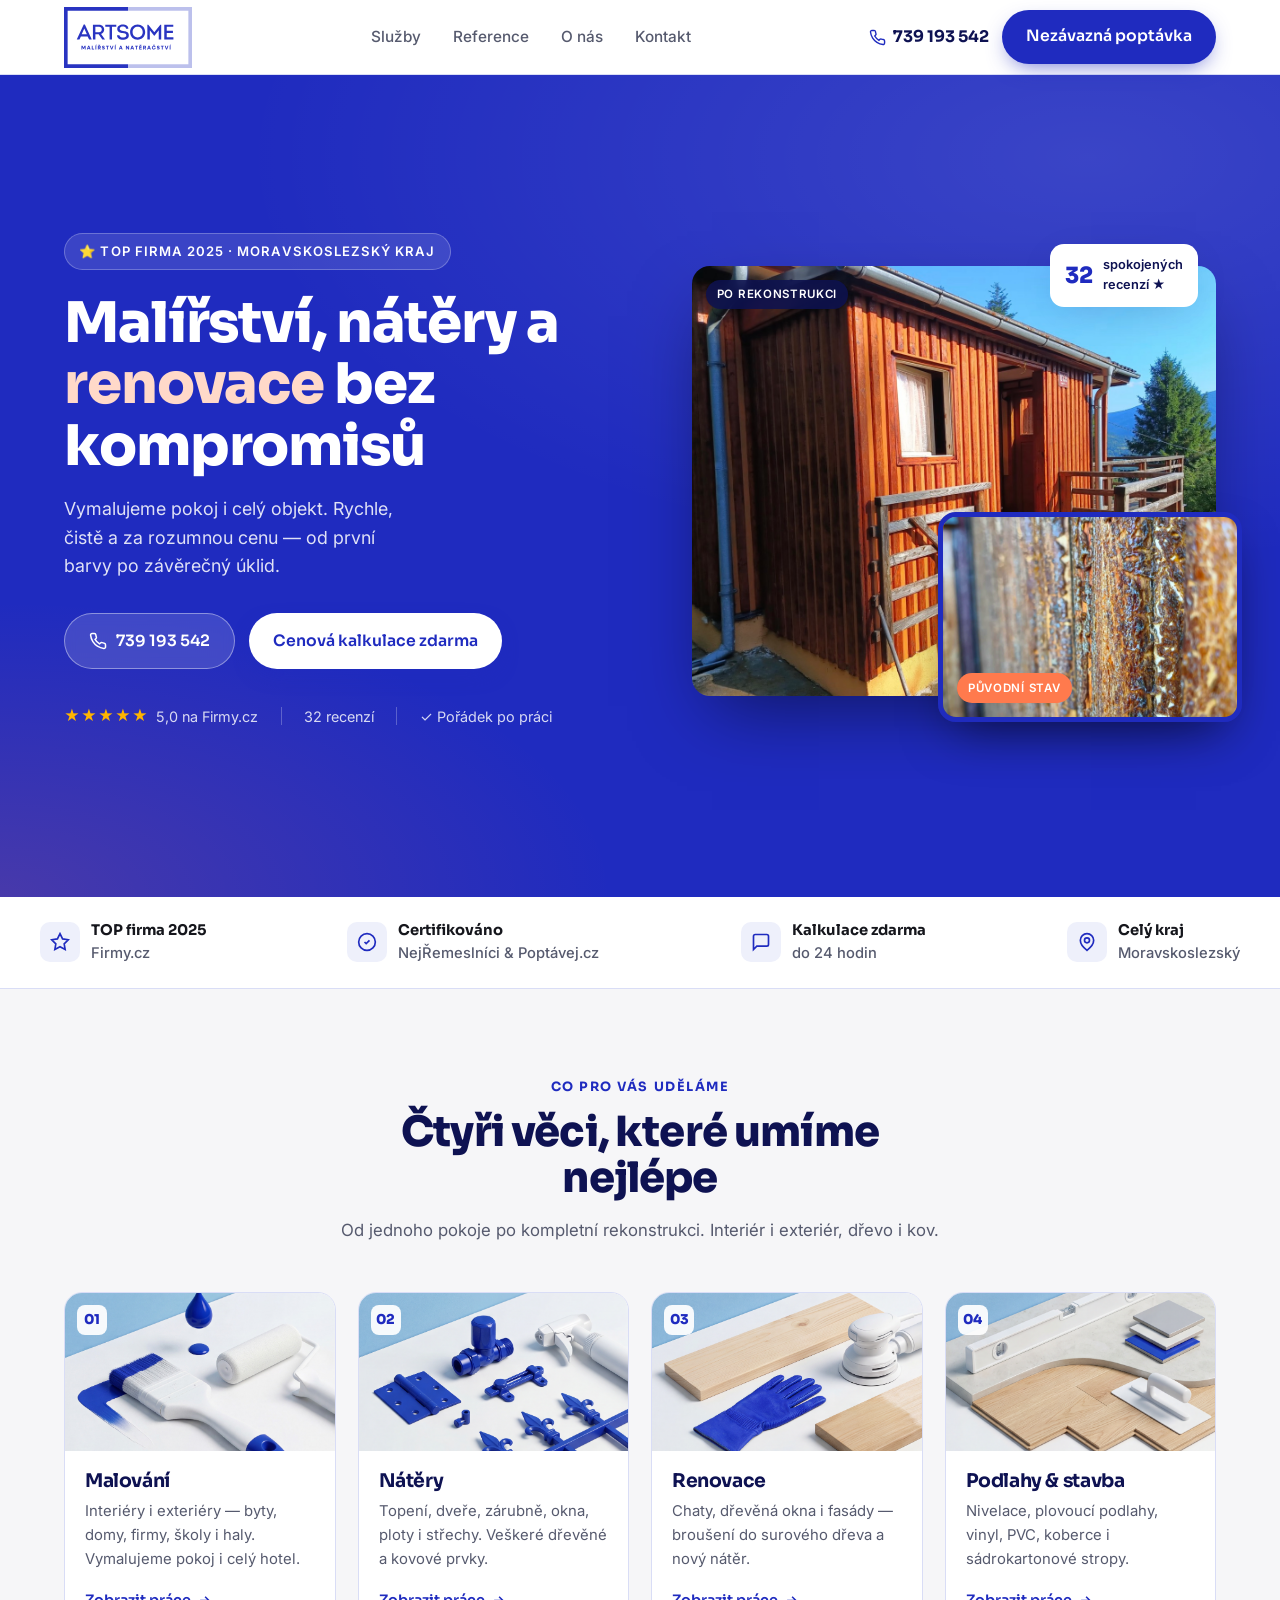
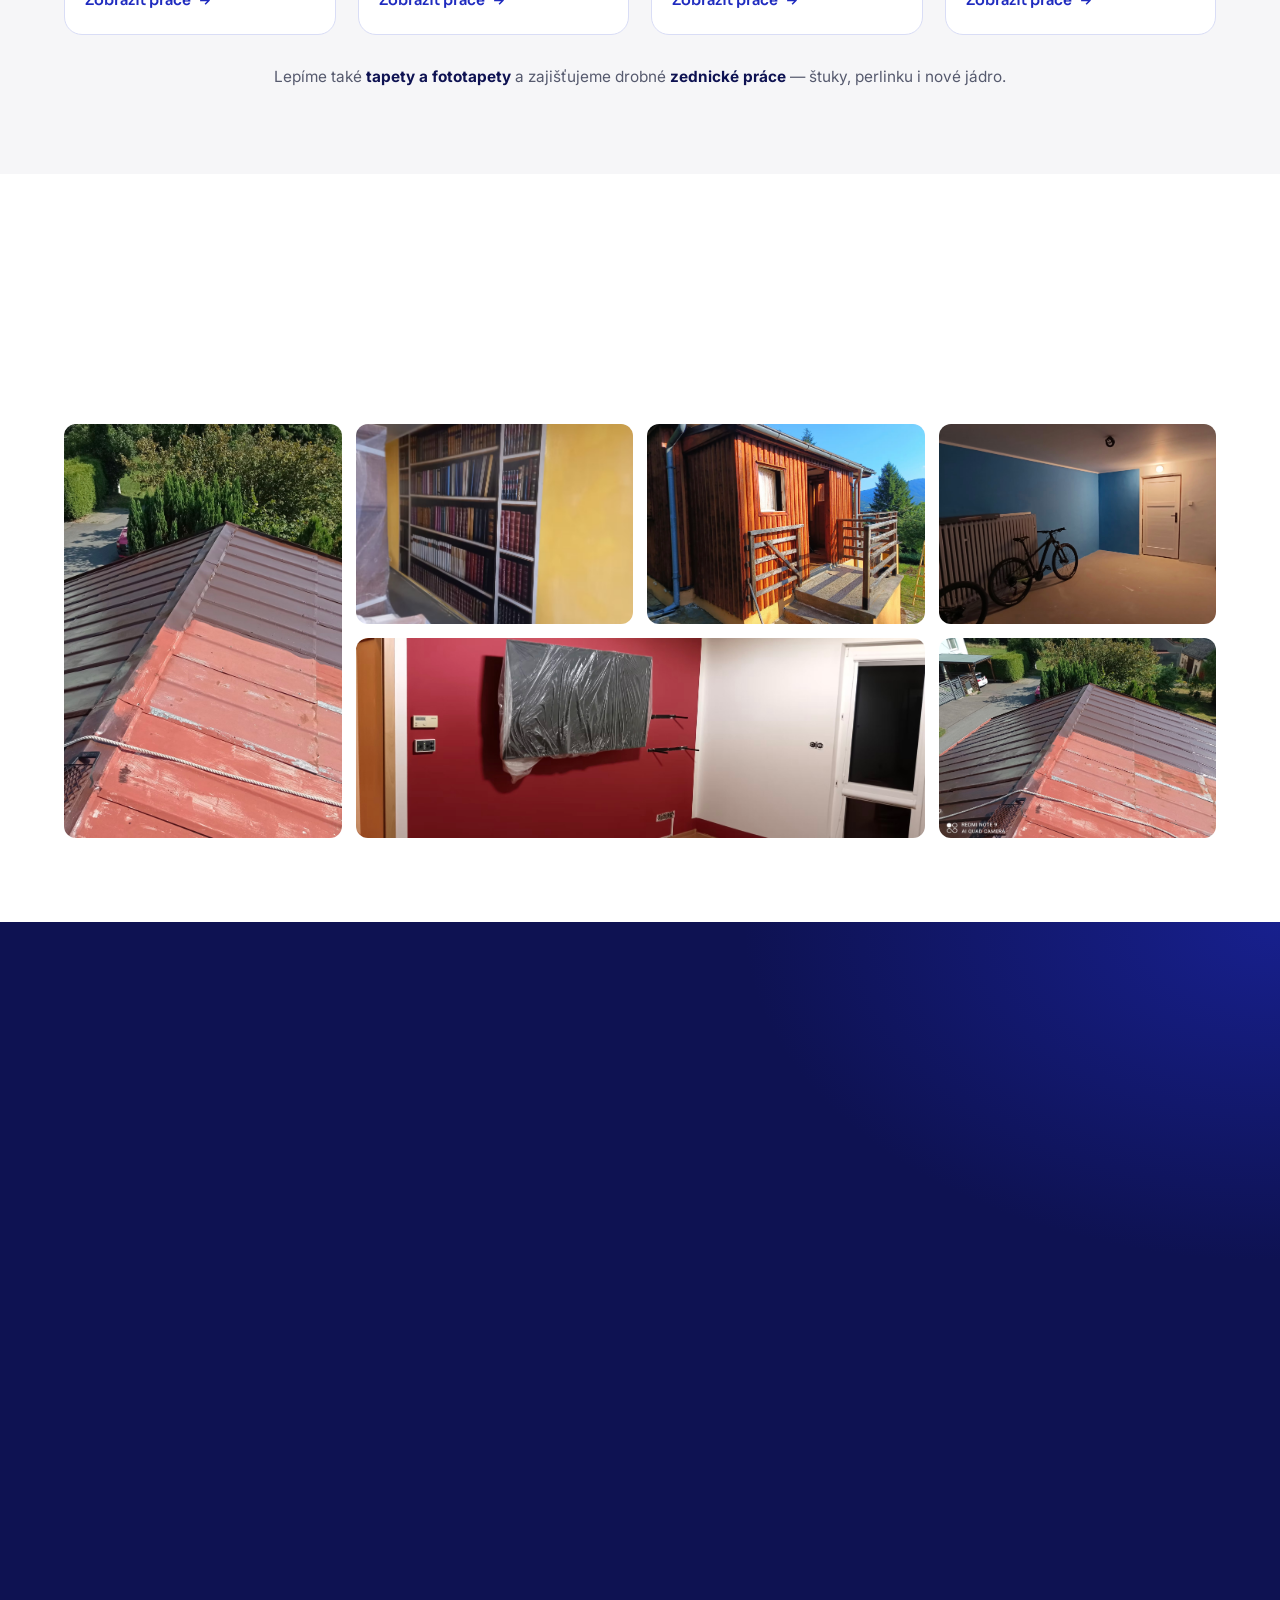
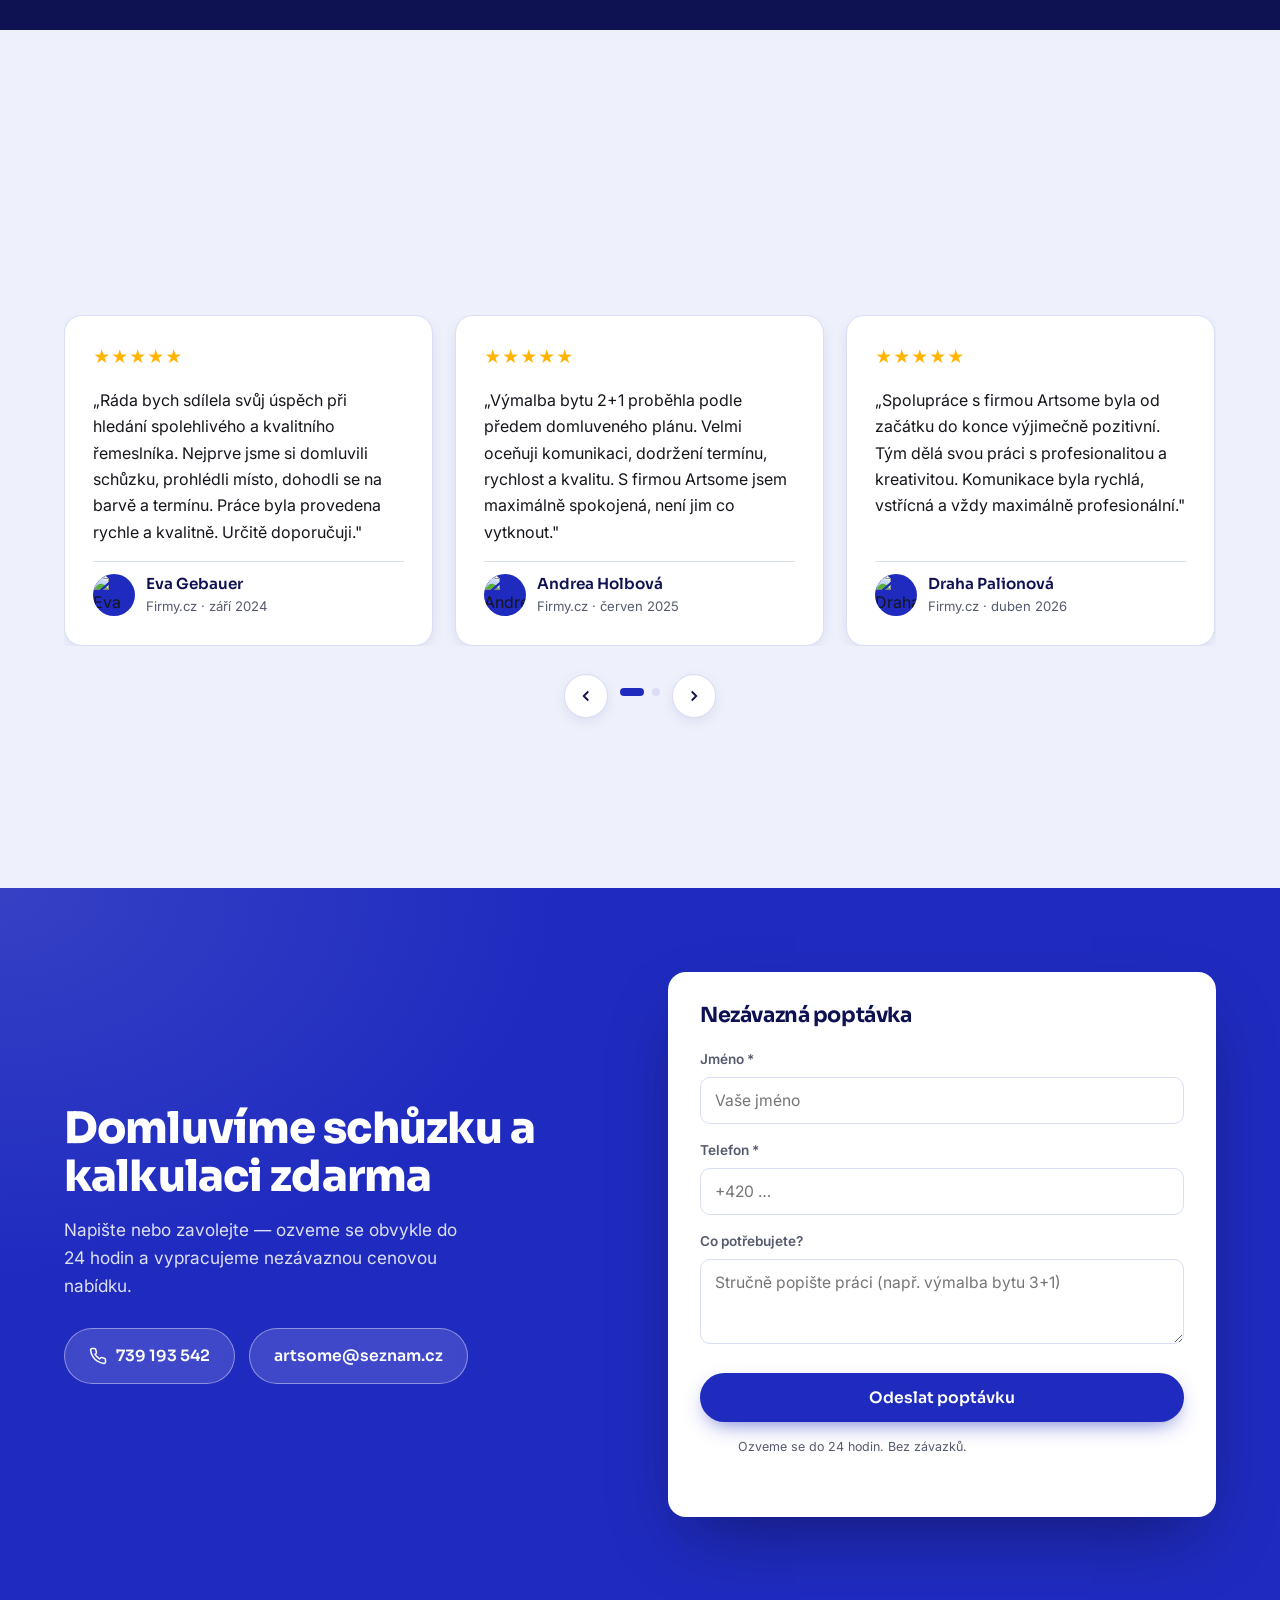
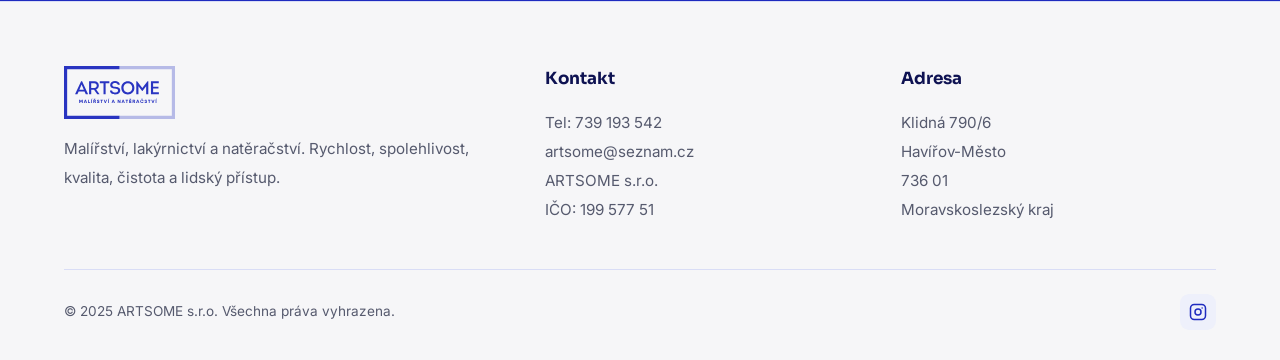
==== commit 7c603d5c: "Recenze: přidána recenze Petr Klokner (listopad 2024) Co-Authored-By: Claude Sonnet 4.6 <noreply@ant" ====
--- a/index.html
+++ b/index.html
@@ -461,6 +461,14 @@
               <div><div class="name">Adela Slizova</div><div class="meta">Firmy.cz · říjen 2025</div></div>
             </div>
           </div>
+          <div class="rev">
+            <span class="stars" aria-label="Hodnocení 5 z 5">★★★★★</span>
+            <p>„Maximální spokojenost."</p>
+            <div class="who">
+              <span class="ava" style="font-family:'Sora';font-weight:700;color:#fff;font-size:.95rem;display:grid;place-items:center">P</span>
+              <div><div class="name">Petr Klokner</div><div class="meta">Firmy.cz · listopad 2024</div></div>
+            </div>
+          </div>
         </div>
       </div>
     </div>
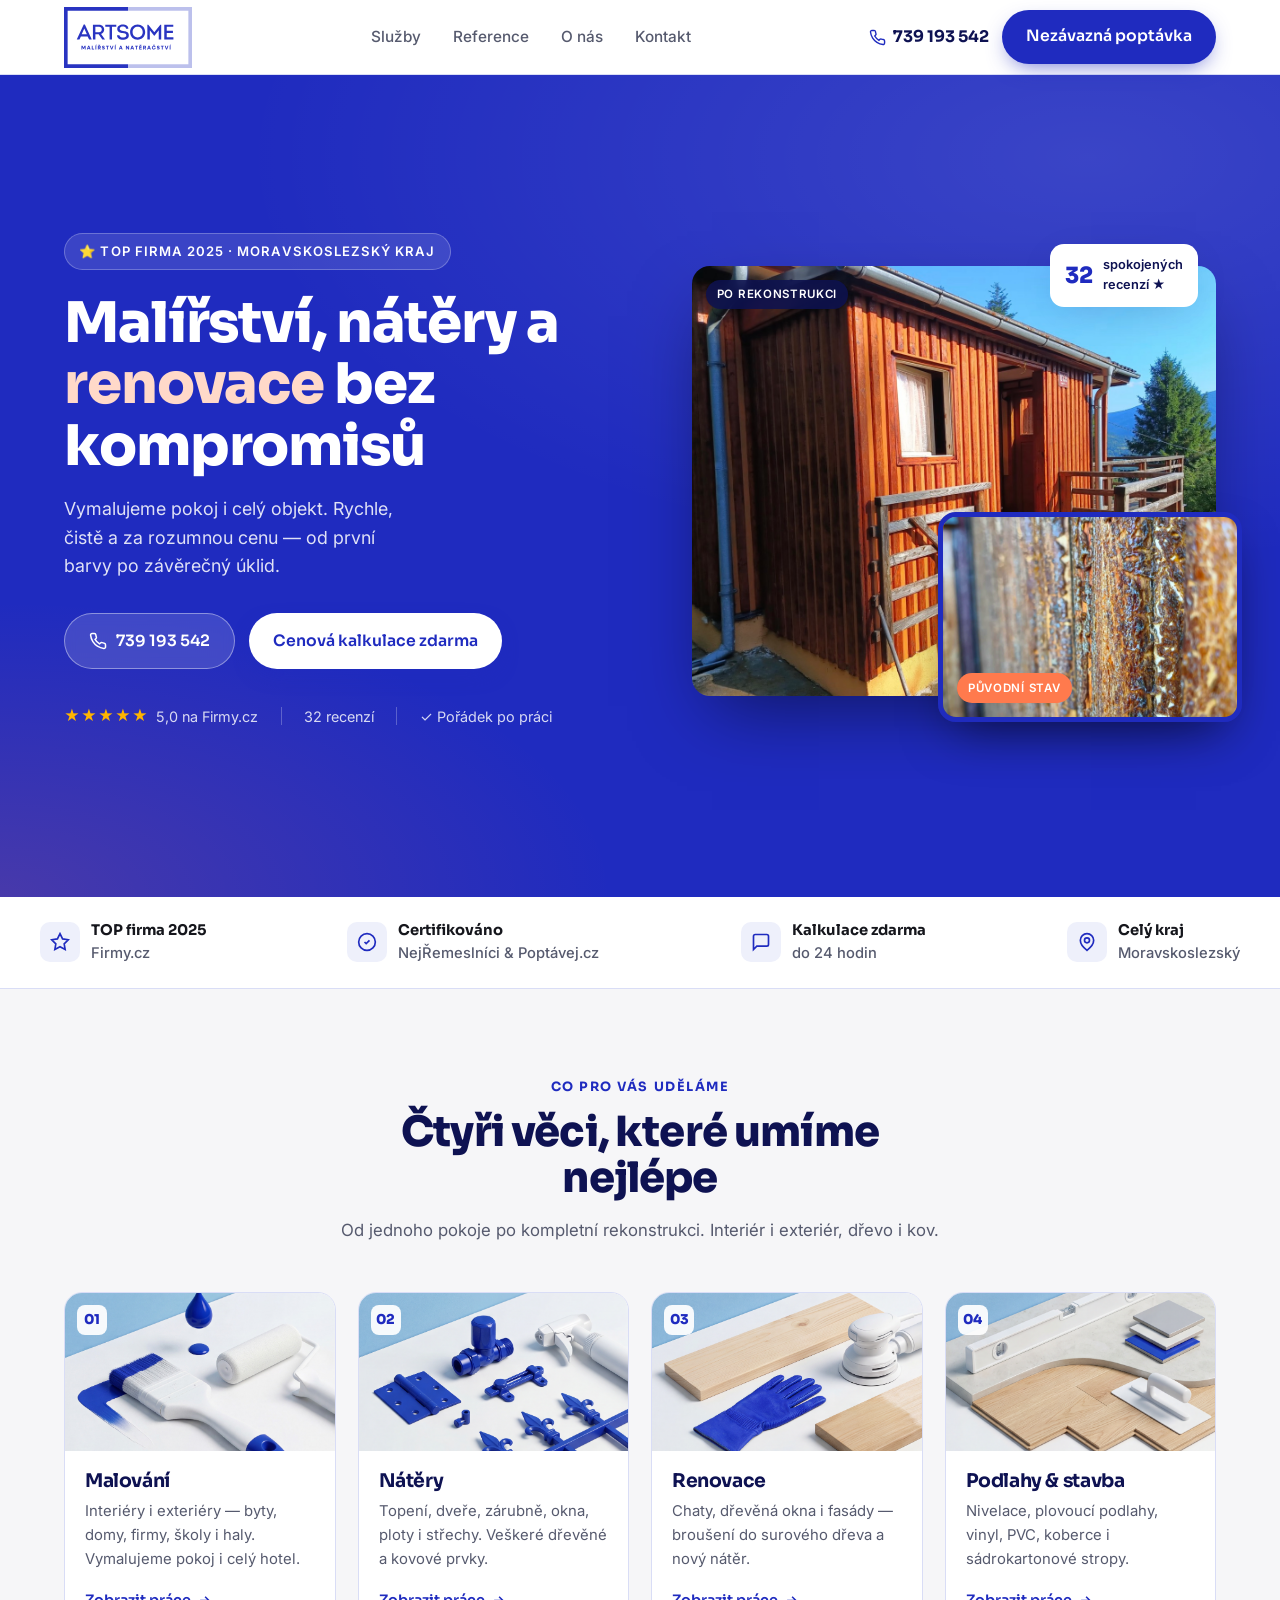
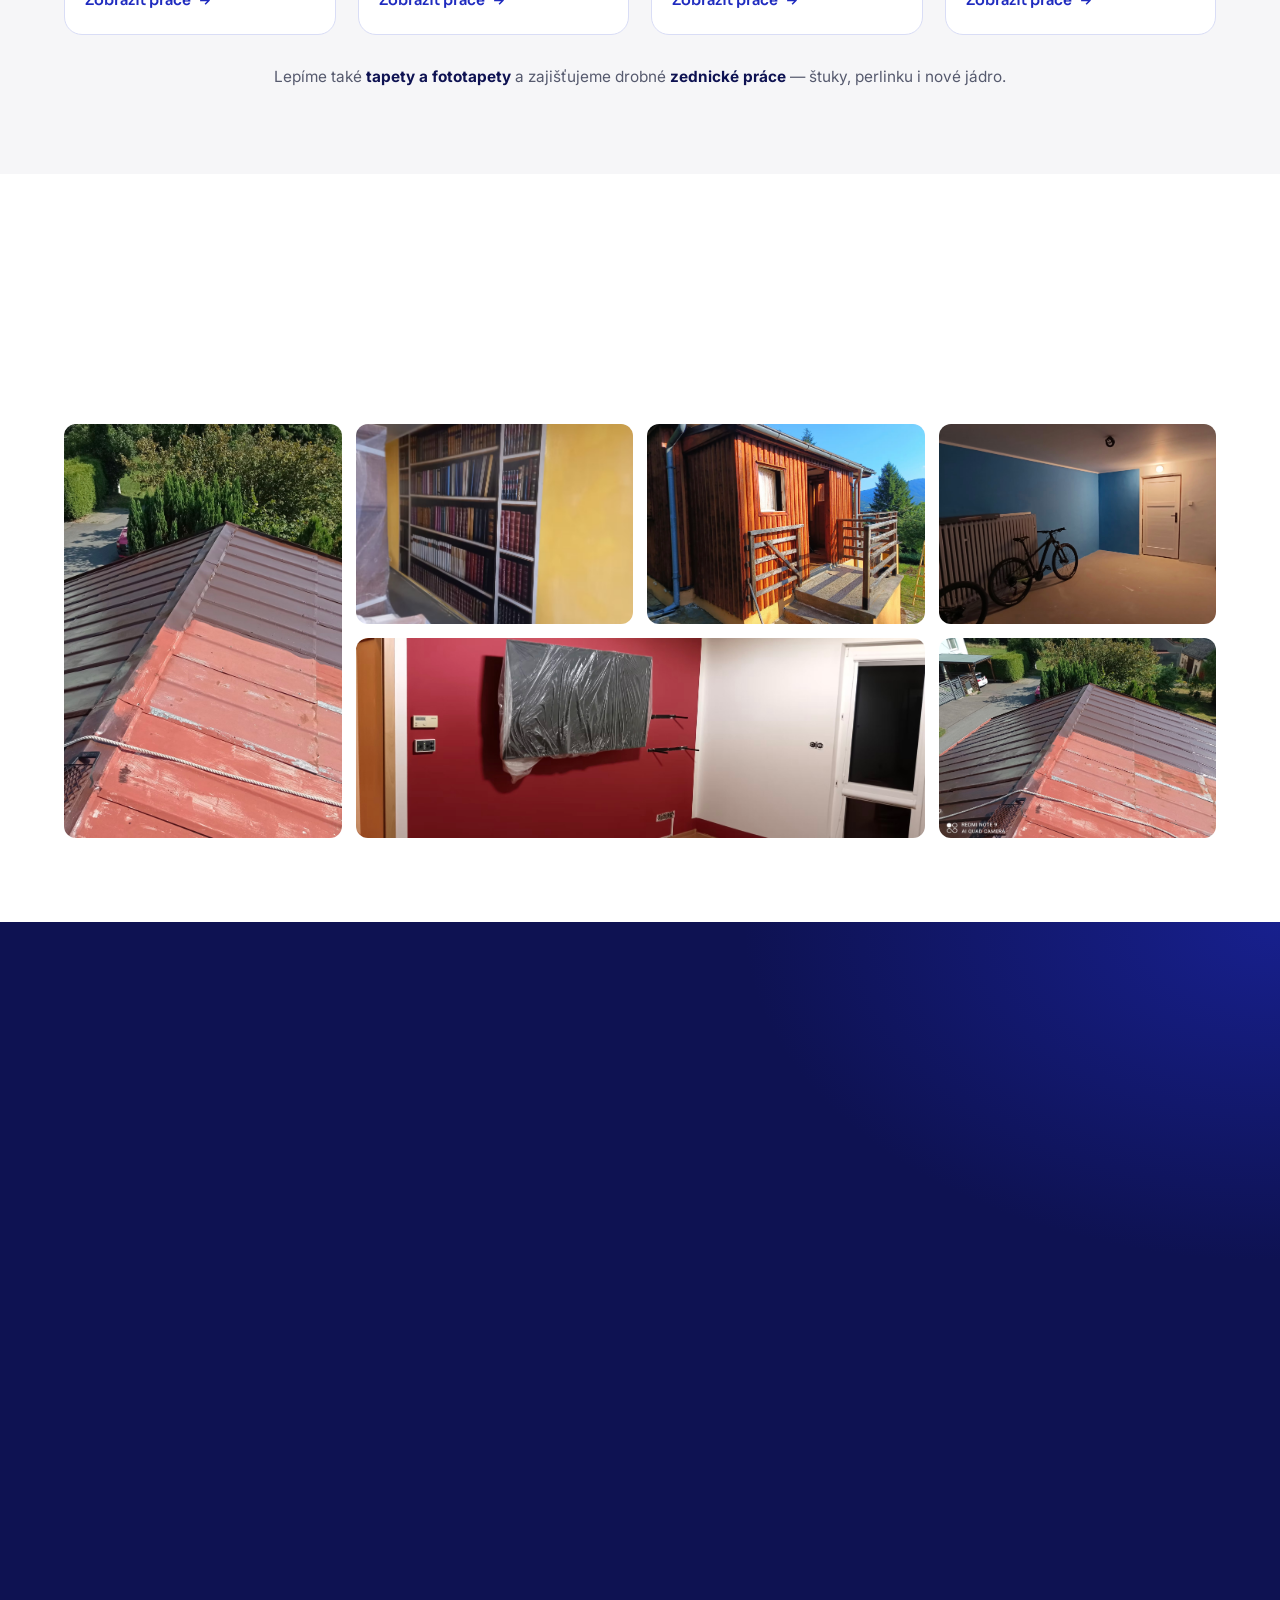
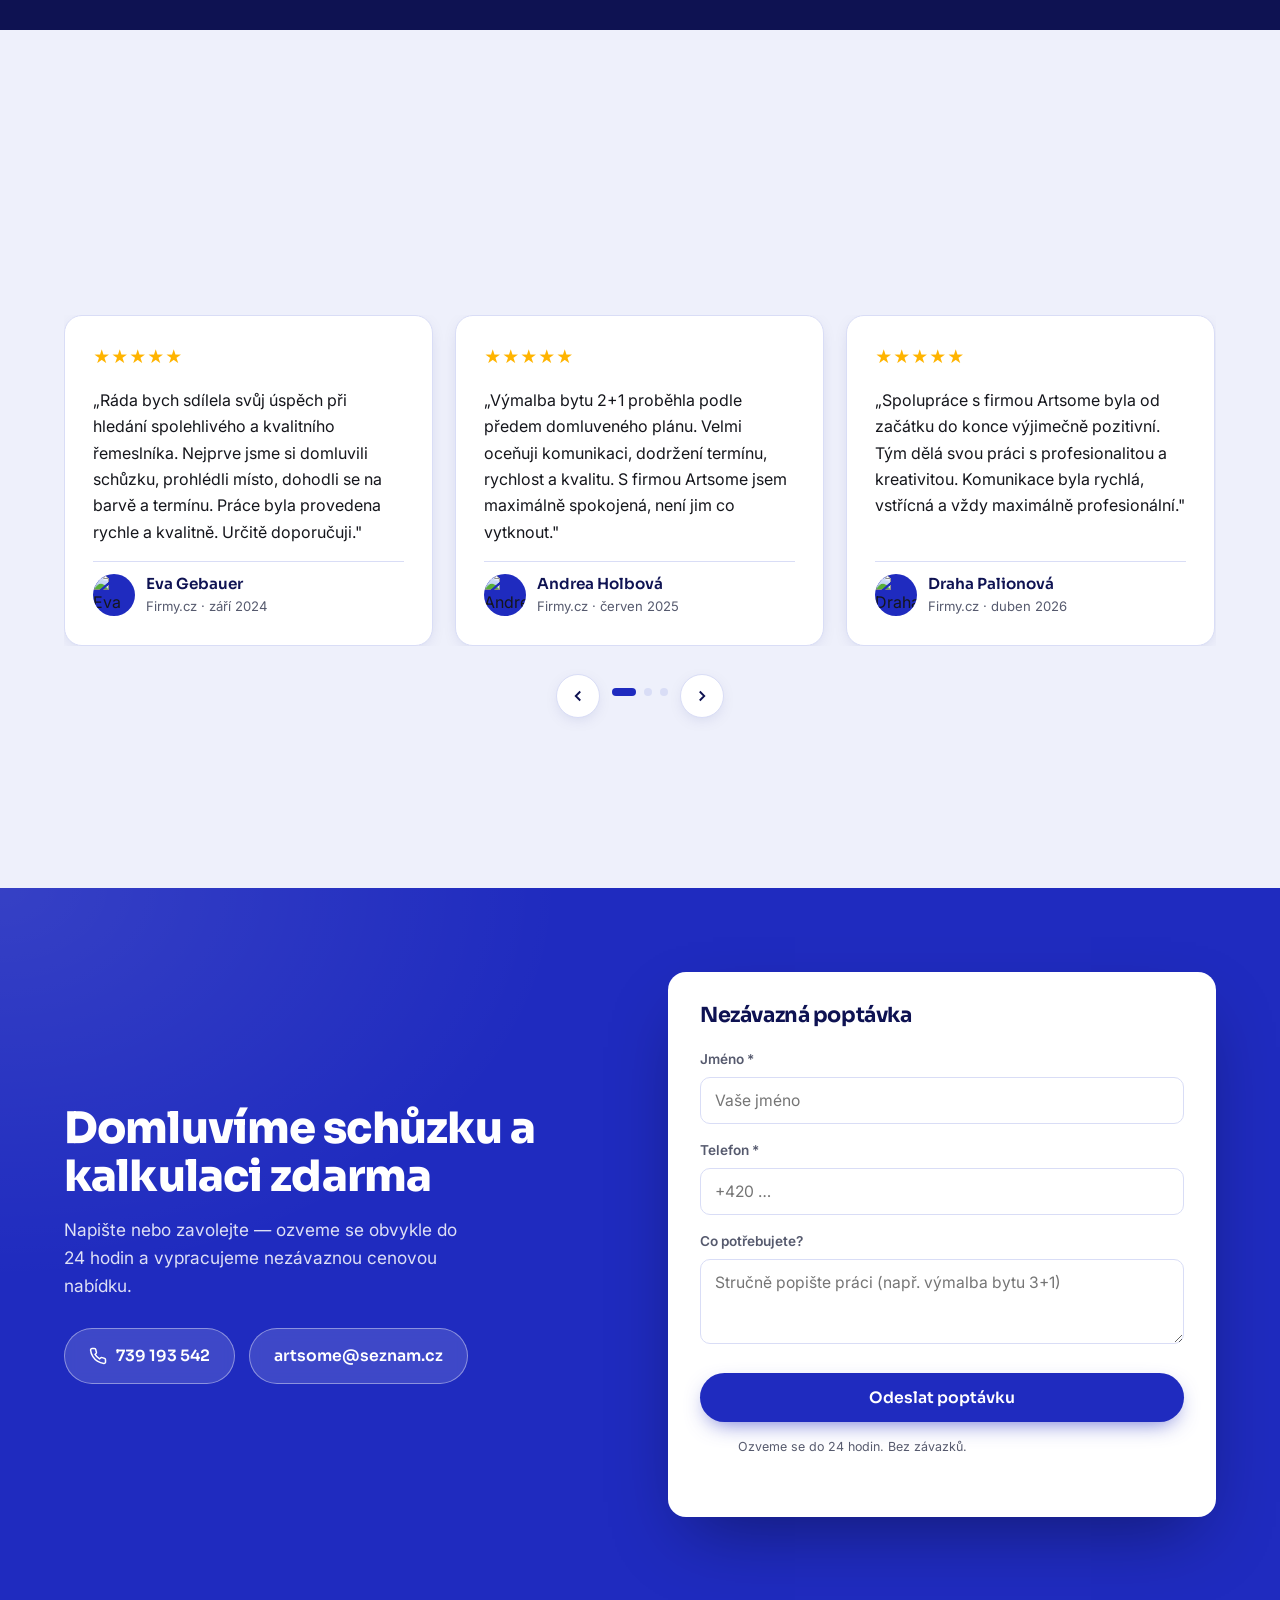
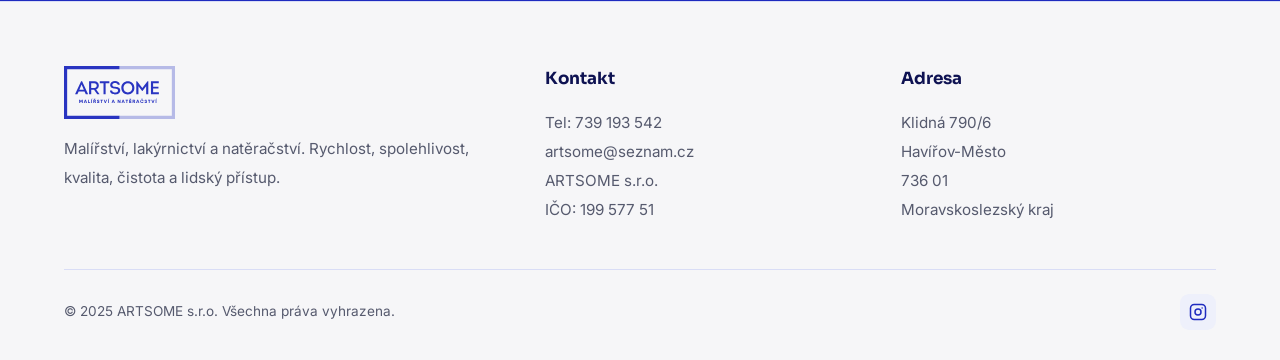
==== commit d52a8f90: "Recenze: přidána recenze Zdenka (červen 2025) Co-Authored-By: Claude Sonnet 4.6 <noreply@anthropic.c" ====
--- a/index.html
+++ b/index.html
@@ -469,6 +469,14 @@
               <div><div class="name">Petr Klokner</div><div class="meta">Firmy.cz · listopad 2024</div></div>
             </div>
           </div>
+          <div class="rev">
+            <span class="stars" aria-label="Hodnocení 5 z 5">★★★★★</span>
+            <p>„Můžeme jen doporučit, skvělá komunikace, dobře a čistě odvedená práce za dobrou cenu."</p>
+            <div class="who">
+              <span class="ava" style="font-family:'Sora';font-weight:700;color:#fff;font-size:.95rem;display:grid;place-items:center">Z</span>
+              <div><div class="name">Zdenka</div><div class="meta">Firmy.cz · červen 2025</div></div>
+            </div>
+          </div>
         </div>
       </div>
     </div>
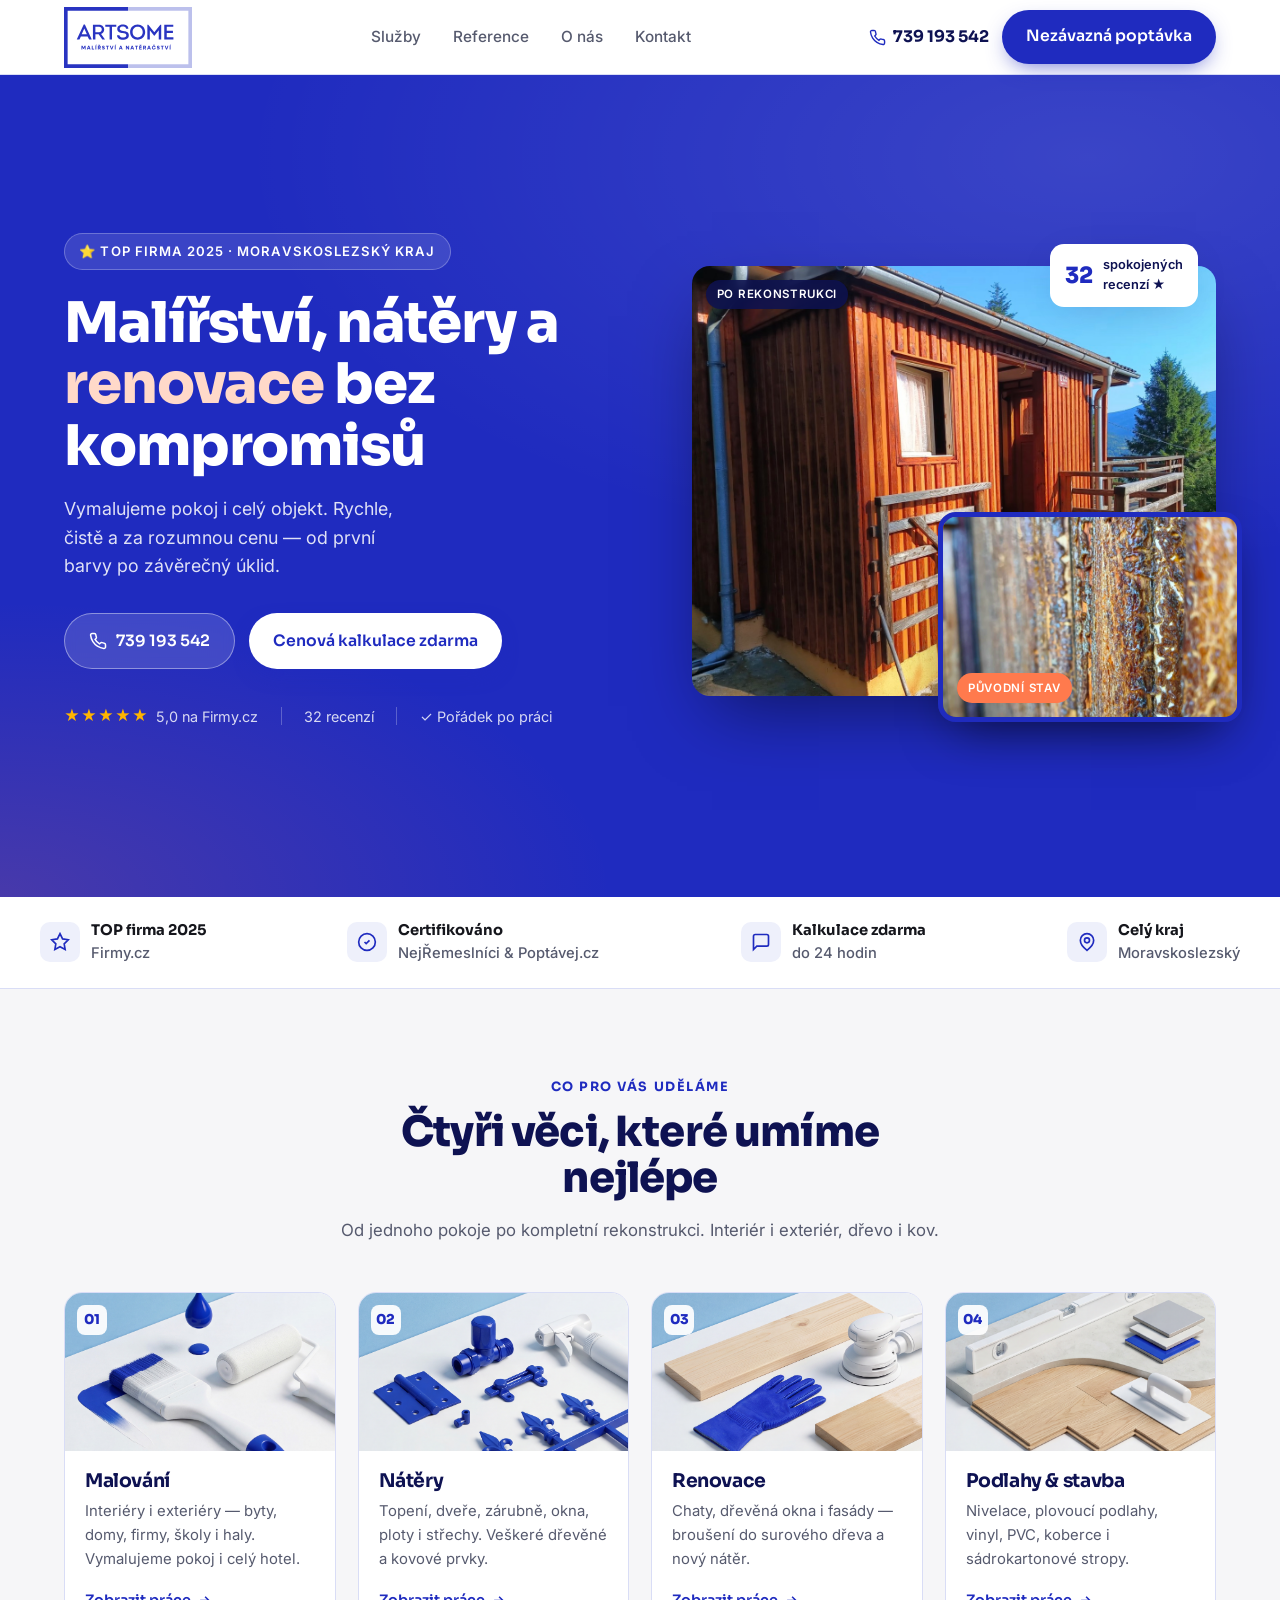
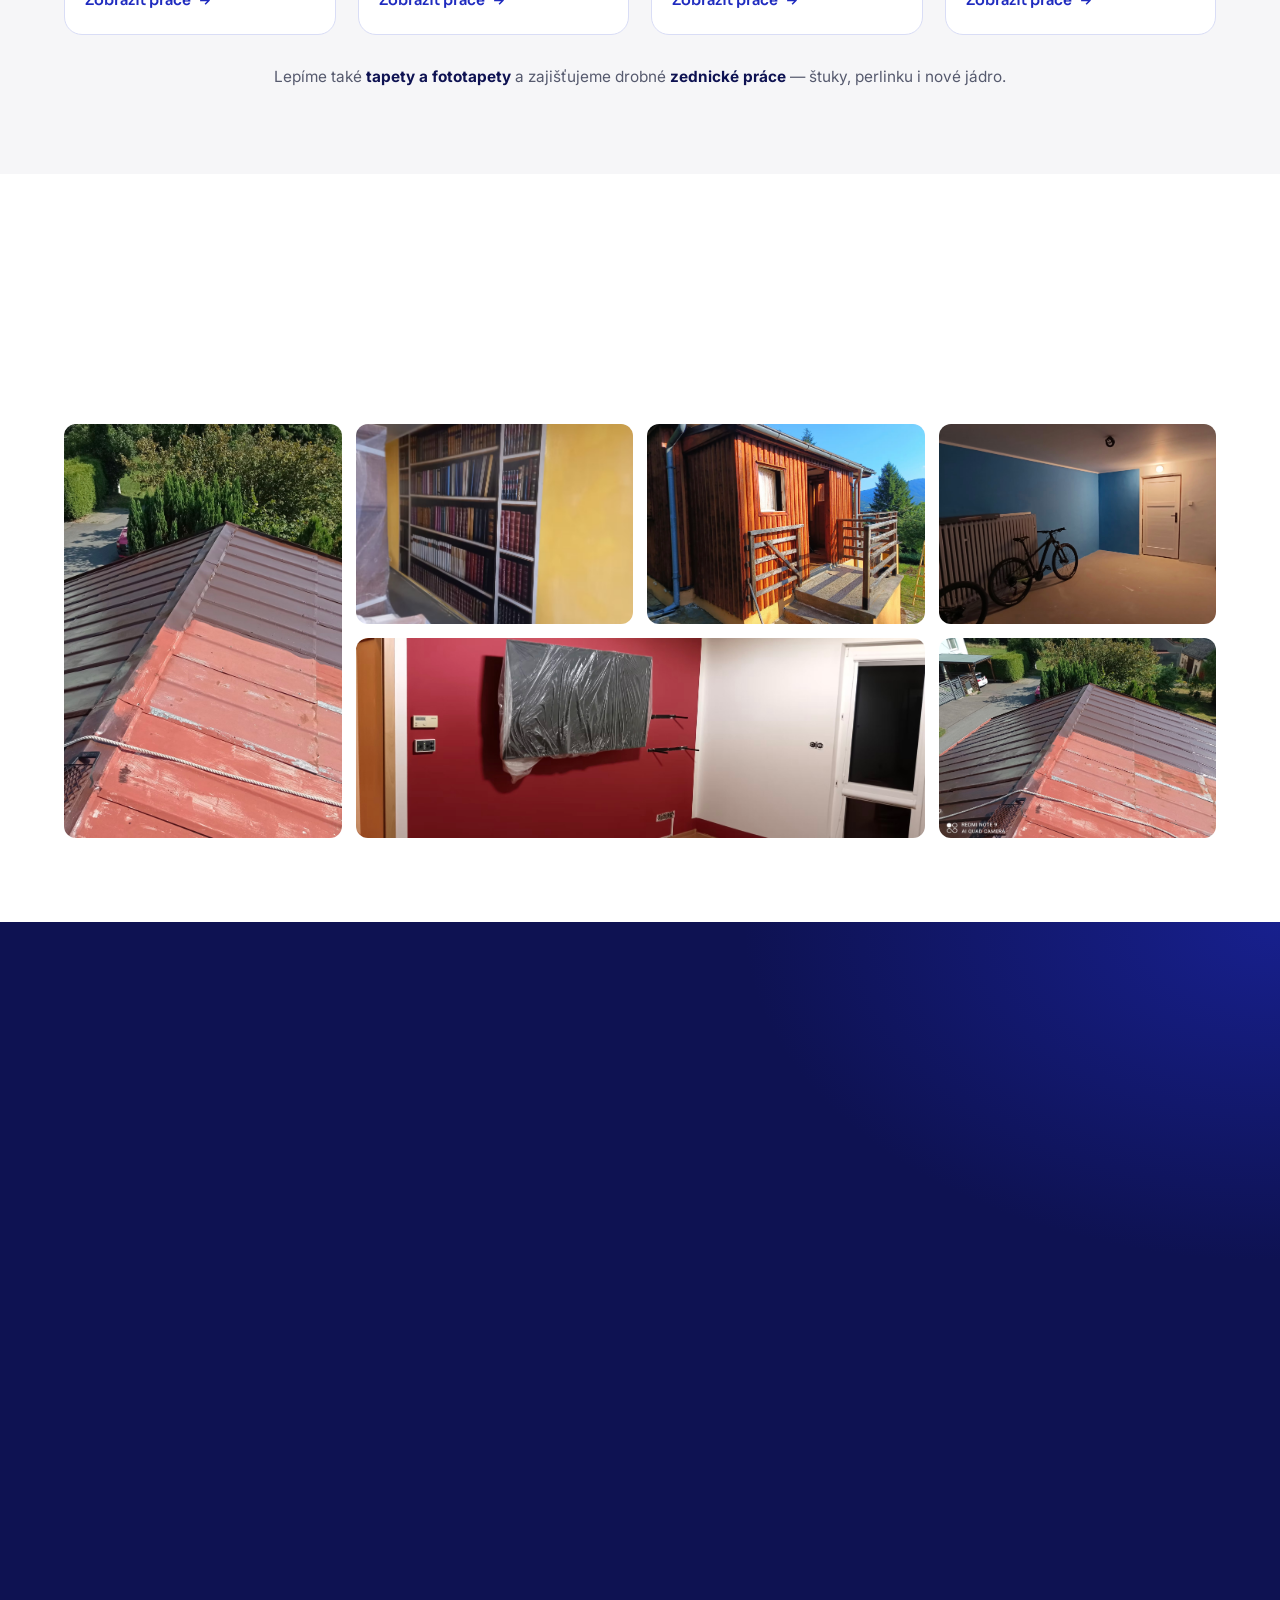
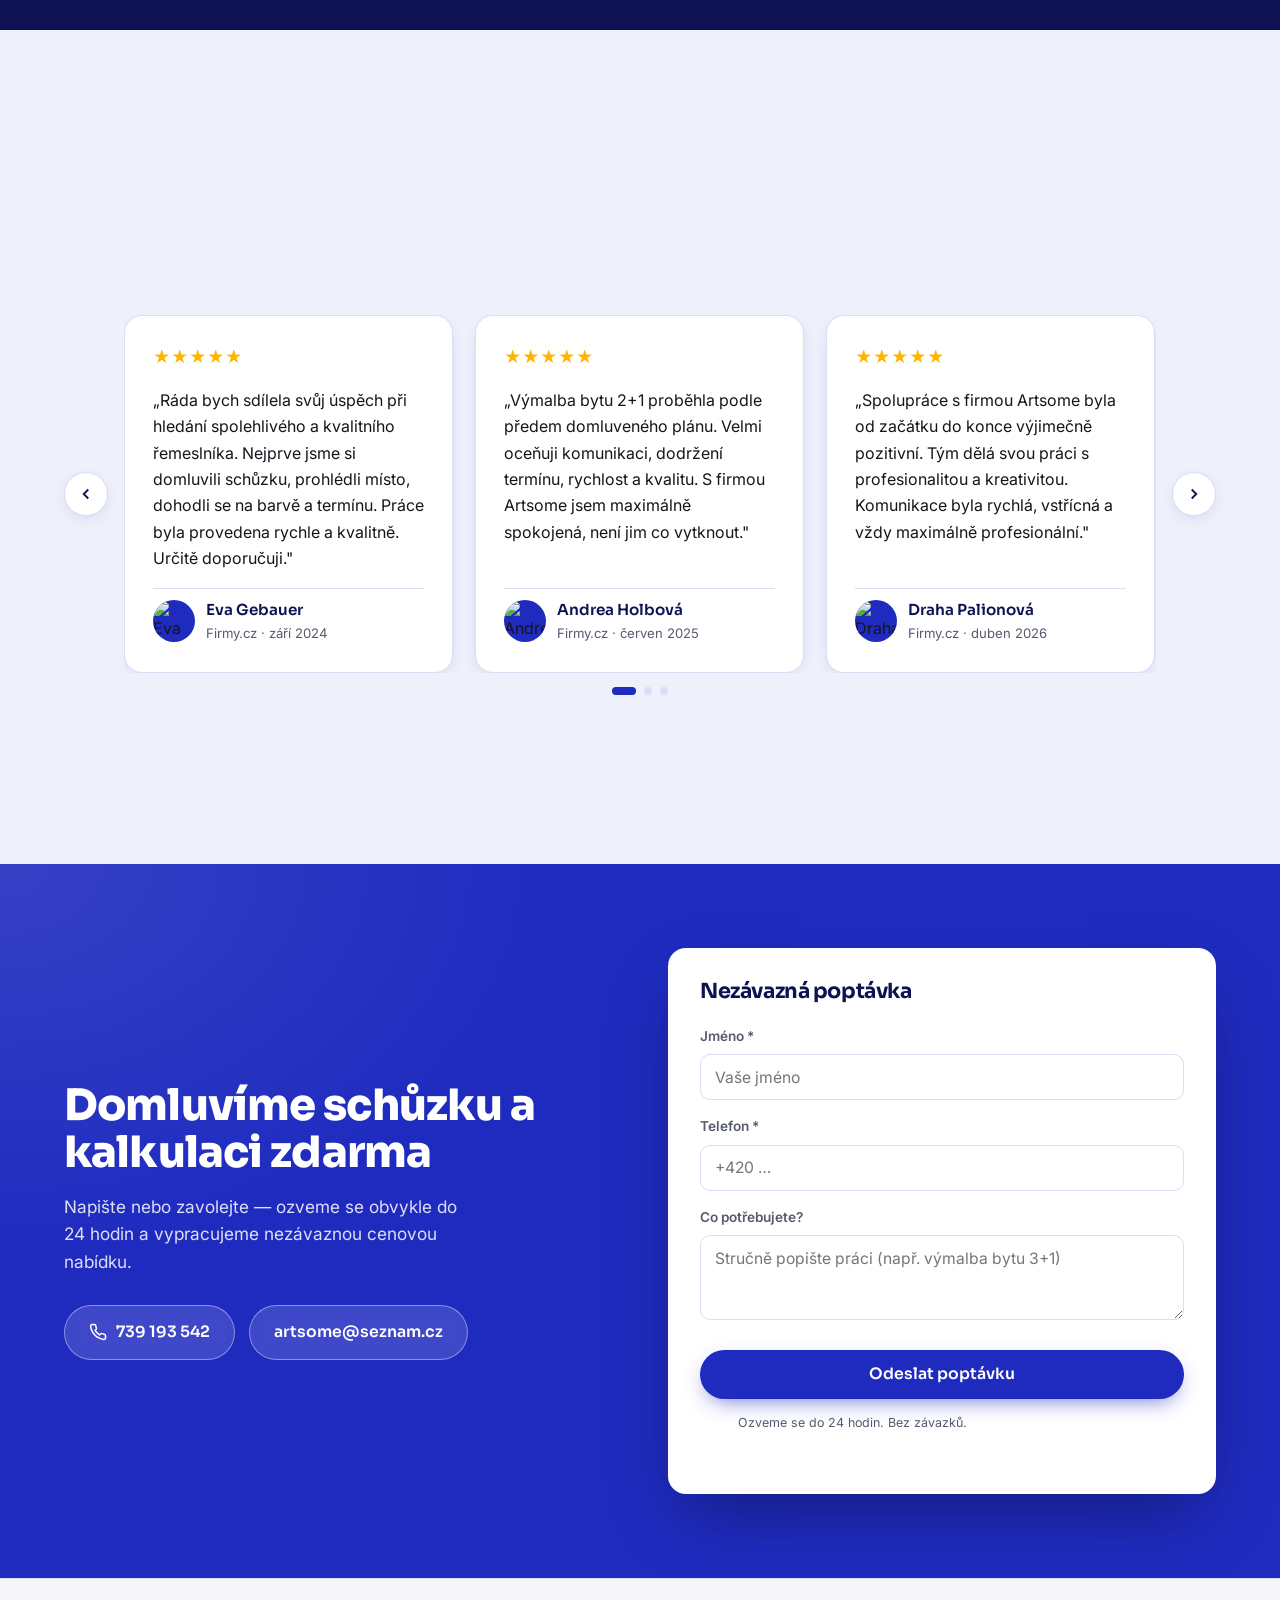
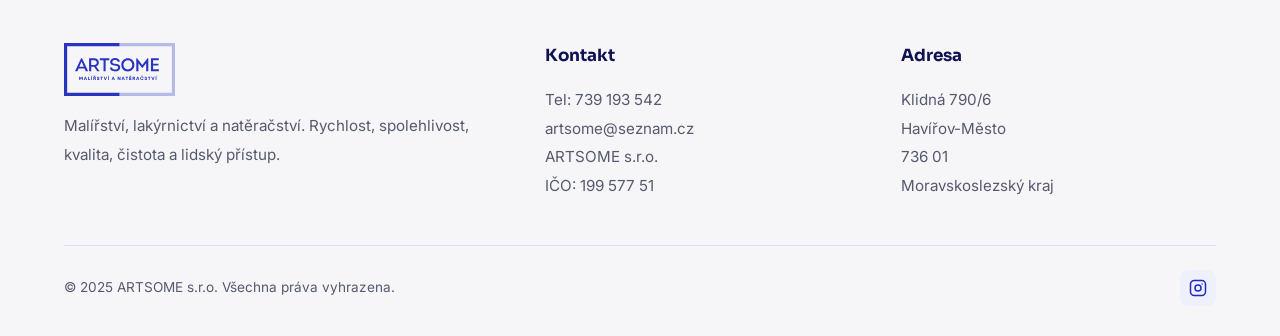
==== commit f2d052b3: "Carousel: šipky přesunuty po stranách karet (desktop) Co-Authored-By: Claude Sonnet 4.6 <noreply@ant" ====
--- a/index.html
+++ b/index.html
@@ -94,8 +94,8 @@
 
   /* ---- REVIEWS CAROUSEL ---- */
   .reviews{background:var(--blue-soft)}
-  .rev-outer{position:relative}
-  .rev-viewport{overflow:hidden}
+  .rev-outer{display:flex;align-items:center;gap:16px}
+  .rev-viewport{overflow:hidden;flex:1}
   .rev-track{display:flex;transition:transform .45s var(--ease)}
   /* 3 viditelné na desktopu */
   .rev{flex:0 0 calc(33.333% - 15px);margin-right:22px;background:#fff;border-radius:var(--radius);padding:28px;box-shadow:var(--shadow-sm);display:flex;flex-direction:column;gap:1rem;border:1px solid var(--blue-line)}
@@ -107,8 +107,7 @@
   .rev .who .name{font-family:'Sora';font-weight:600;font-size:.95rem;color:var(--blue-ink)}
   .rev .who .meta{font-size:.82rem;color:var(--ink-soft)}
   /* šipky */
-  .rev-arrows{display:flex;justify-content:center;gap:12px;margin-top:28px}
-  .rev-arrow{width:44px;height:44px;border-radius:50%;border:1.5px solid var(--blue-line);background:#fff;color:var(--blue-ink);cursor:pointer;display:grid;place-items:center;transition:.2s;box-shadow:var(--shadow-sm)}
+  .rev-arrow{flex:0 0 auto;width:44px;height:44px;border-radius:50%;border:1.5px solid var(--blue-line);background:#fff;color:var(--blue-ink);cursor:pointer;display:grid;place-items:center;transition:.2s;box-shadow:var(--shadow-sm)}
   .rev-arrow:hover{border-color:var(--blue);color:var(--blue);transform:scale(1.07)}
   .rev-arrow svg{width:18px;height:18px}
   .rev-dots{display:flex;justify-content:center;gap:8px;margin-top:14px}
@@ -419,6 +418,9 @@
       <p>Spolehlivost, čistota a lidský přístup — to slýcháme nejčastěji. 32 ověřených recenzí na Firmy.cz.</p>
     </div>
     <div class="rev-outer">
+      <button class="rev-arrow" id="revPrev" aria-label="Předchozí recenze">
+        <svg viewBox="0 0 24 24" fill="none" stroke="currentColor" stroke-width="2.5" aria-hidden="true"><path d="M15 18l-6-6 6-6"/></svg>
+      </button>
       <div class="rev-viewport">
         <div class="rev-track" id="revTrack">
           <div class="rev">
@@ -479,17 +481,12 @@
           </div>
         </div>
       </div>
-    </div>
-    <div class="rev-arrows">
-      <button class="rev-arrow" id="revPrev" aria-label="Předchozí recenze">
-        <svg viewBox="0 0 24 24" fill="none" stroke="currentColor" stroke-width="2.5" aria-hidden="true"><path d="M15 18l-6-6 6-6"/></svg>
-      </button>
-      <div class="rev-dots" id="revDots">
-        <button class="rev-dot active" aria-label="Stránka 1"></button>
-      </div>
       <button class="rev-arrow" id="revNext" aria-label="Další recenze">
         <svg viewBox="0 0 24 24" fill="none" stroke="currentColor" stroke-width="2.5" aria-hidden="true"><path d="M9 18l6-6-6-6"/></svg>
       </button>
+    </div>
+    <div class="rev-dots" id="revDots">
+      <button class="rev-dot active" aria-label="Stránka 1"></button>
     </div>
     <div class="rev-foot reveal">
       <a href="https://www.firmy.cz/detail/13603911-artsome-s-r-o-havirov-mesto.html#hodnoceni" class="btn btn-primary" target="_blank" rel="noopener">Číst všech 32 recenzí na Firmy.cz</a>
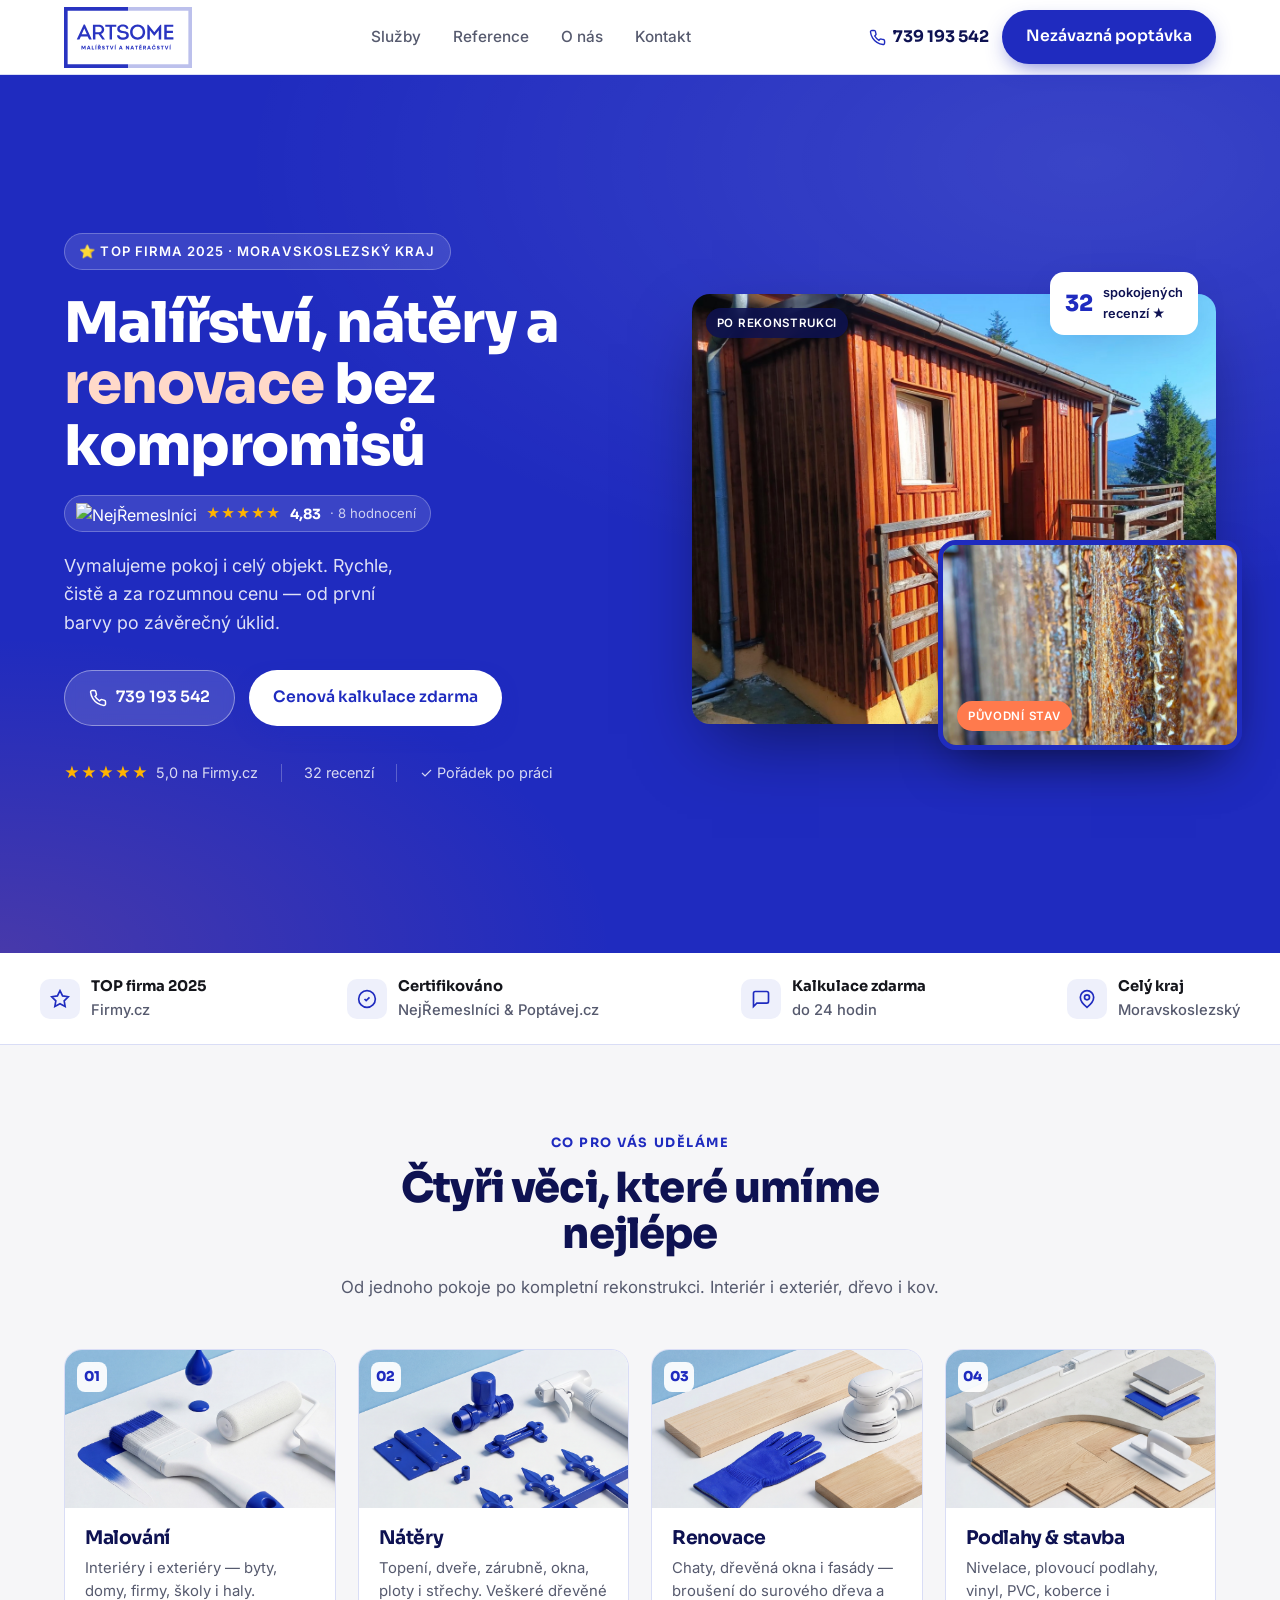
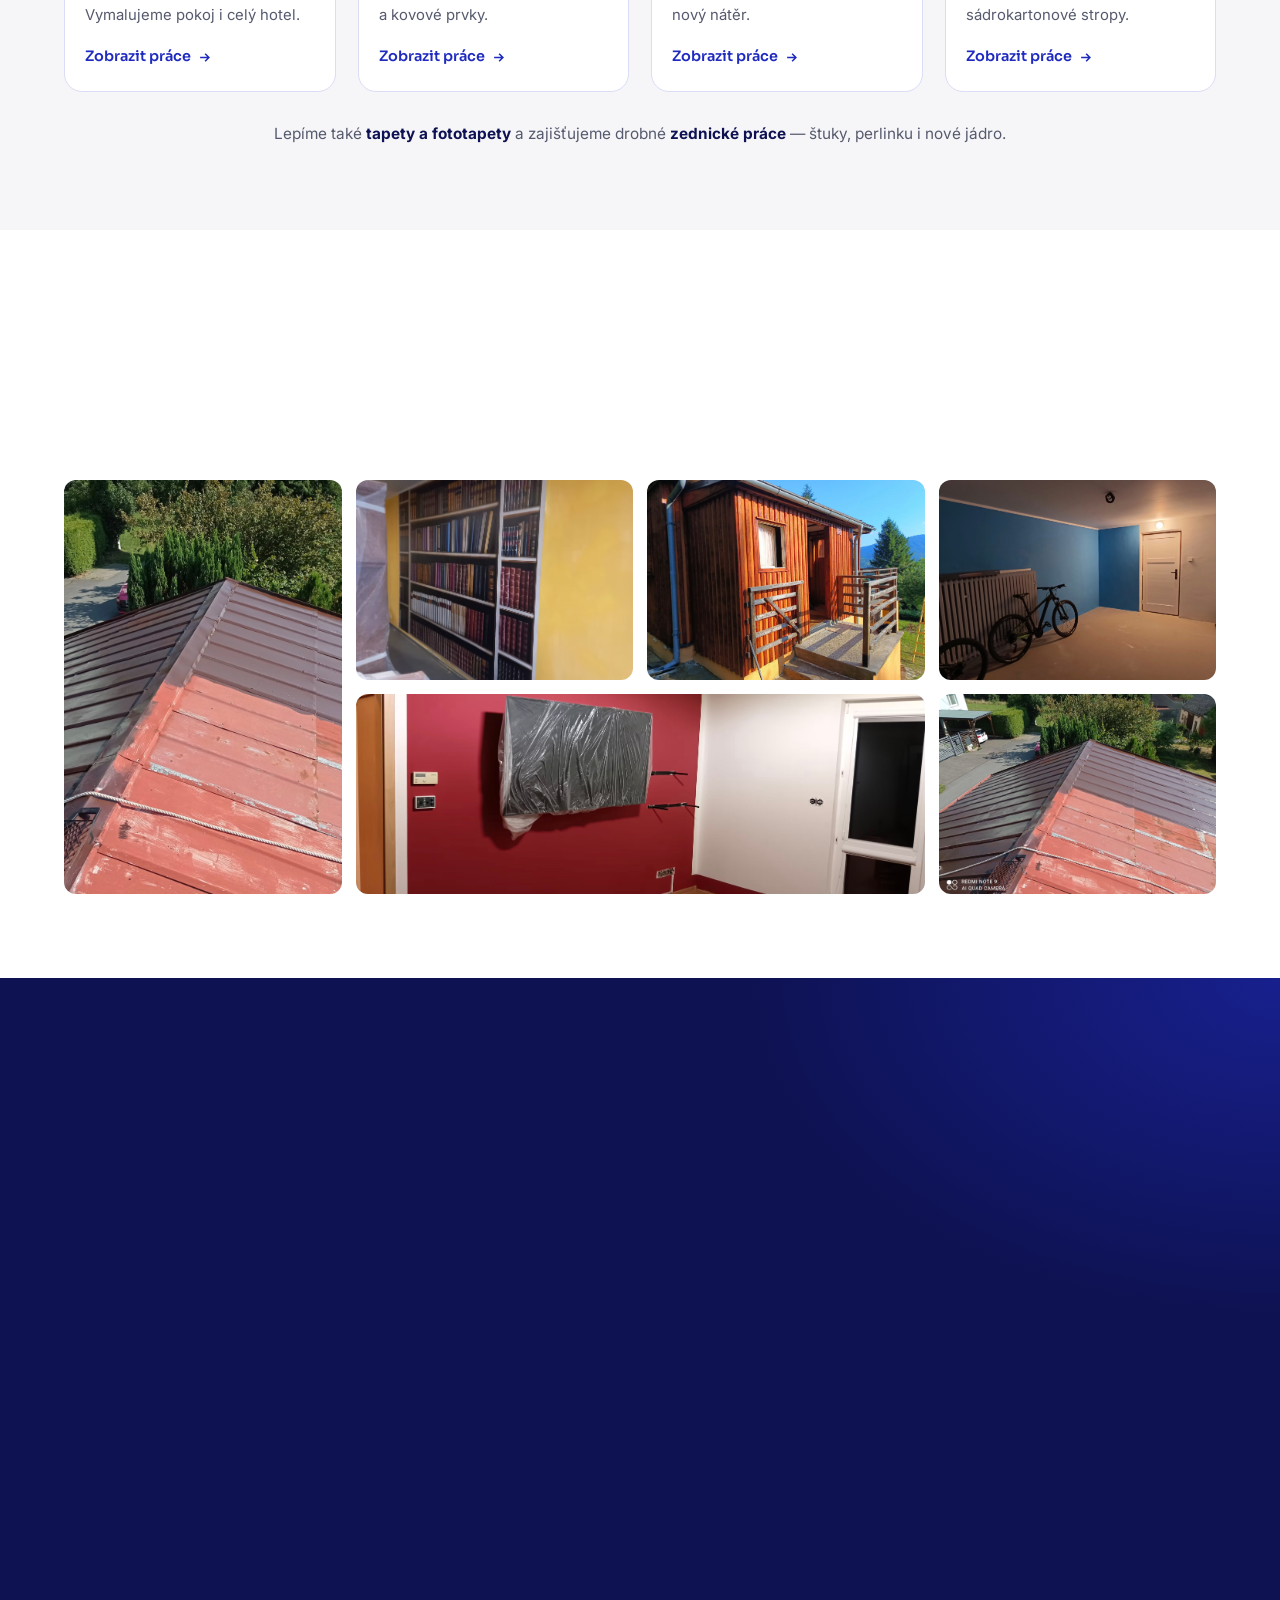
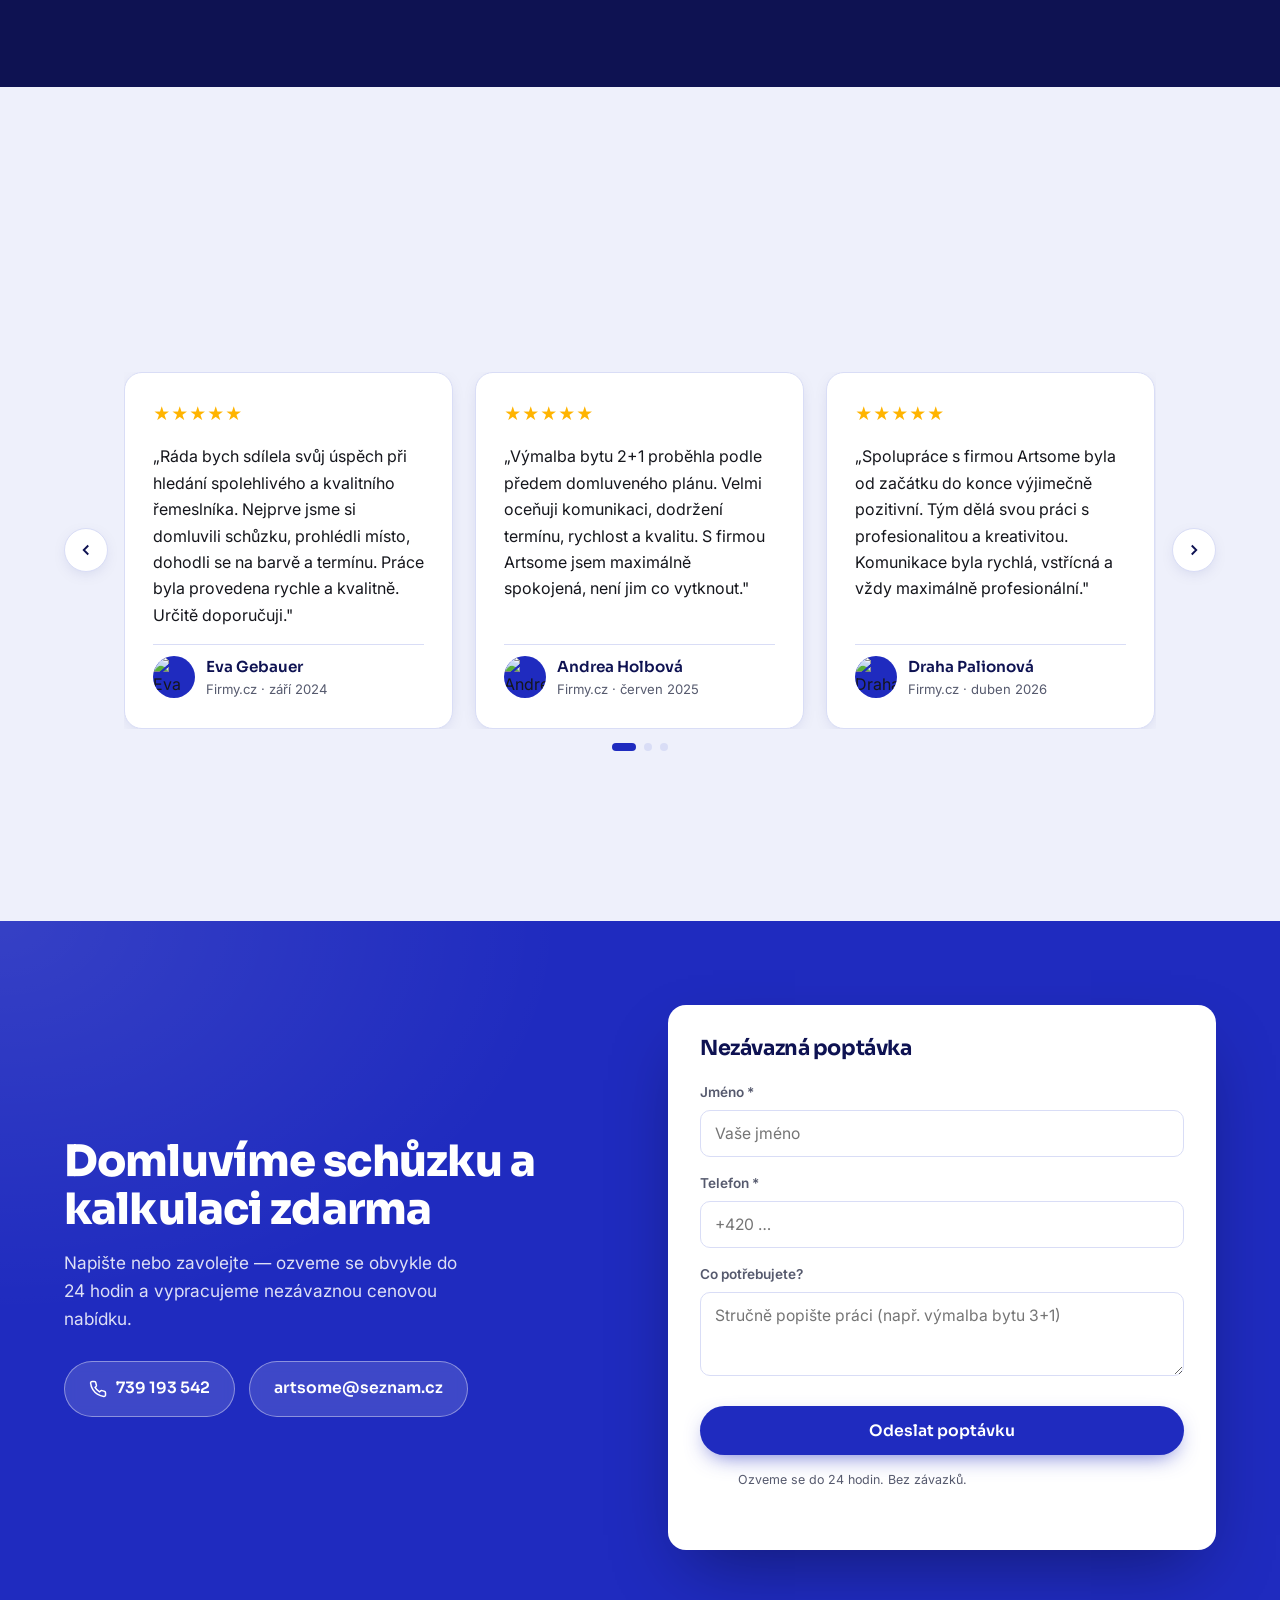
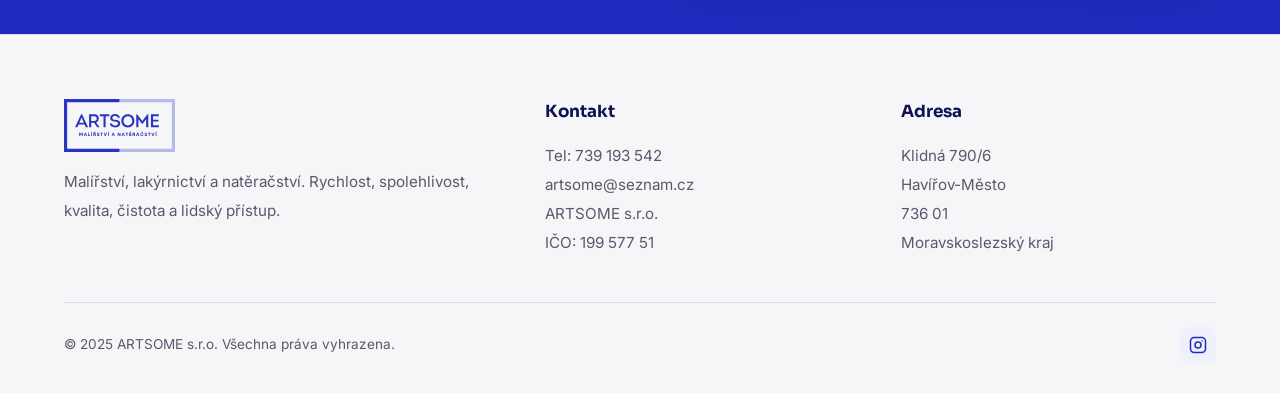
==== commit bee1807e: "Hero: NejŘemeslníci badge pod nadpisem - Logo nr-logo-horizontal-colour-186b95f3.webp - Hodnocení 4," ====
--- a/index.html
+++ b/index.html
@@ -41,6 +41,13 @@
   .ba-after .tag{background:var(--accent);top:auto;bottom:14px;left:14px}
   .float-badge{position:absolute;top:-22px;right:18px;background:#fff;color:var(--blue-ink);border-radius:14px;padding:.7rem .95rem;box-shadow:var(--shadow);display:flex;align-items:center;gap:.6rem;font-size:.8rem;font-weight:600;z-index:3}
   .float-badge .big{font-family:'Sora';font-weight:800;font-size:1.4rem;line-height:1;color:var(--blue)}
+
+  /* ---- NR BADGE ---- */
+  .nr-badge{display:inline-flex;align-items:center;gap:.55rem;background:rgba(255,255,255,.12);border:1px solid rgba(255,255,255,.25);border-radius:999px;padding:.4rem .9rem .4rem .7rem;margin-bottom:1.2rem;text-decoration:none;transition:background .2s}
+  .nr-badge:hover{background:rgba(255,255,255,.2)}
+  .nr-stars{color:#ffb400;font-size:.85rem;letter-spacing:1px}
+  .nr-score{font-family:'Sora';font-weight:700;font-size:.88rem;color:#fff}
+  .nr-count{font-size:.82rem;color:rgba(255,255,255,.75)}
 
   /* ---- TRUST STRIP ---- */
   .trust-strip{background:var(--paper);border-bottom:1px solid var(--blue-line)}
@@ -254,6 +261,12 @@
     <div class="hero-copy">
       <span class="hero-eyebrow">⭐ TOP firma 2025 · Moravskoslezský kraj</span>
       <h1>Malířství, nátěry a <em>renovace</em> bez kompromisů</h1>
+      <a href="https://www.nejremeslnici.cz/profil/461519-artsome-s-r-o" target="_blank" rel="noopener" class="nr-badge" aria-label="NejŘemeslníci — hodnocení 4,83 z 5, 8 ověřených recenzí">
+        <img src="nr-logo-horizontal-colour-186b95f3.webp" alt="NejŘemeslníci" height="22" style="width:auto;display:block">
+        <span class="nr-stars" aria-hidden="true">★★★★★</span>
+        <span class="nr-score">4,83</span>
+        <span class="nr-count">· 8 hodnocení</span>
+      </a>
       <p class="lead">Vymalujeme pokoj i celý objekt. Rychle, čistě a za rozumnou cenu — od první barvy po závěrečný úklid.</p>
       <div class="hero-actions">
         <a href="tel:739193542" class="btn btn-light">
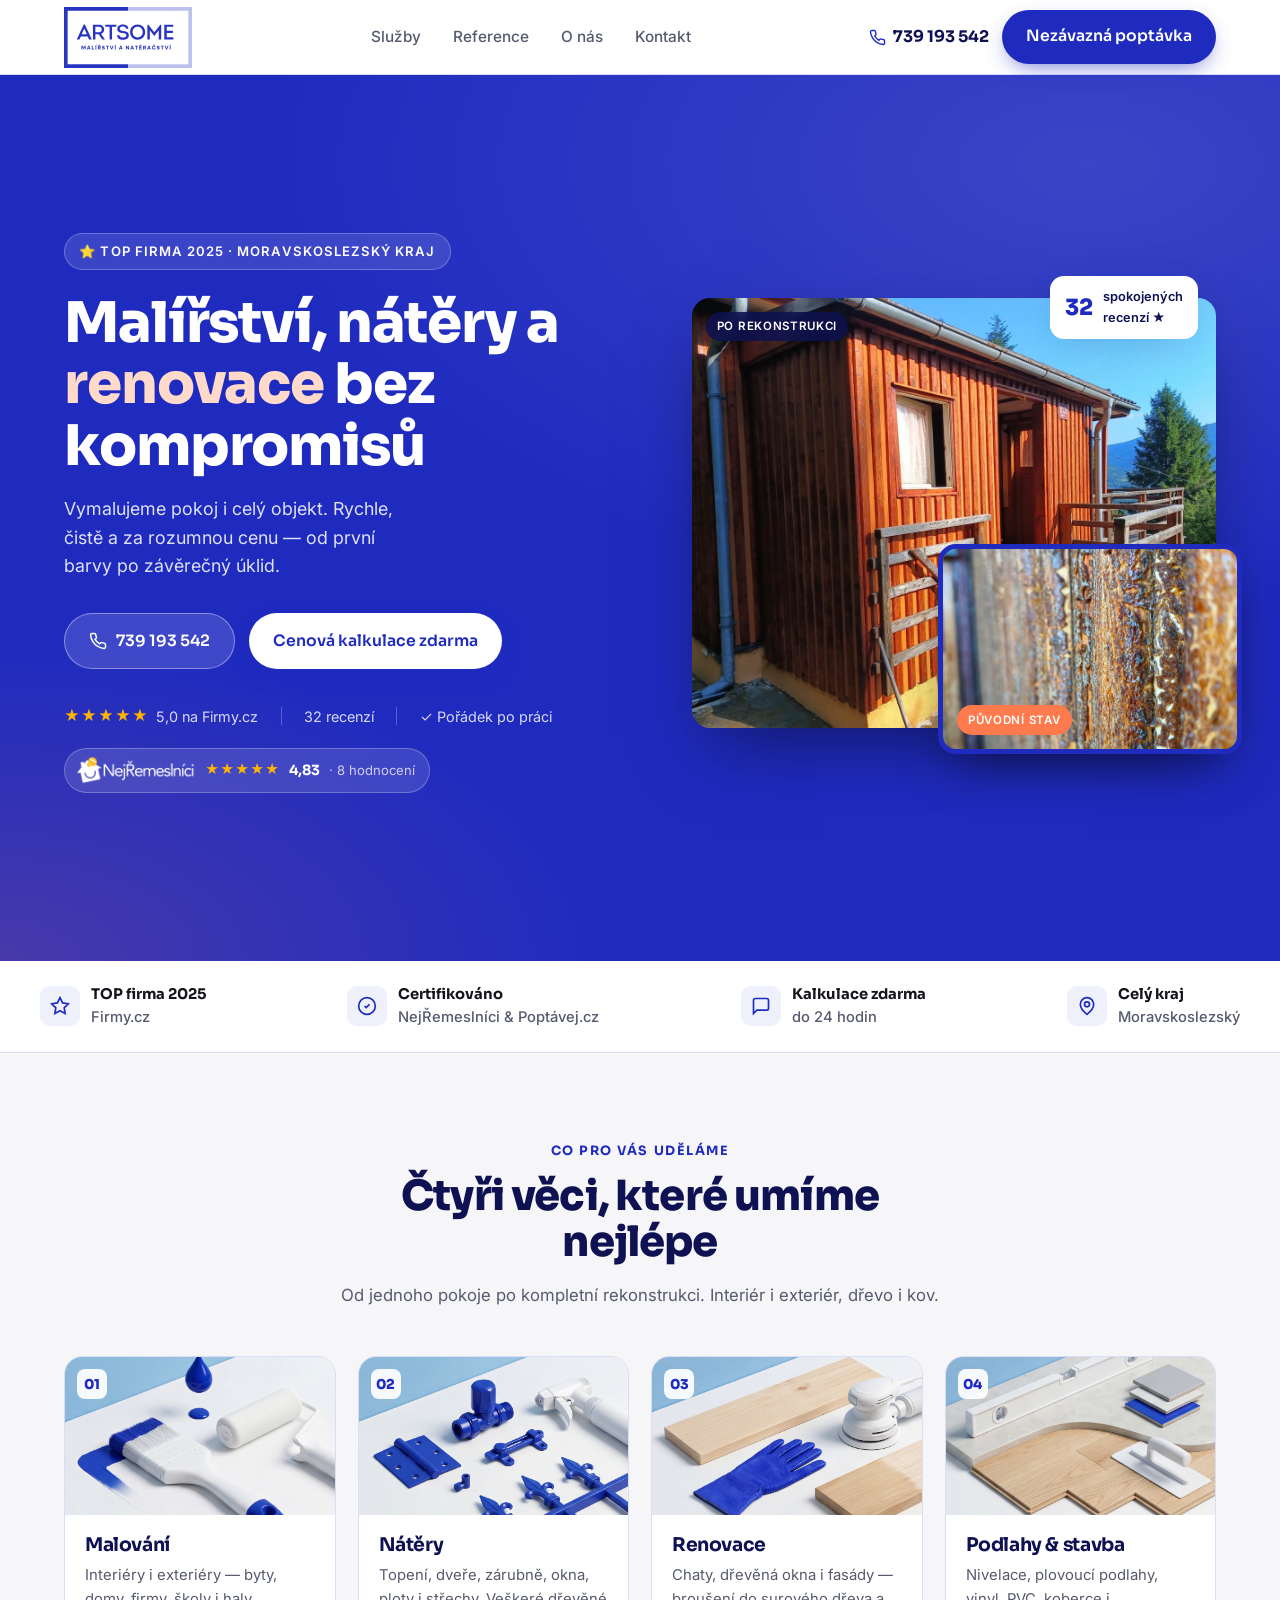
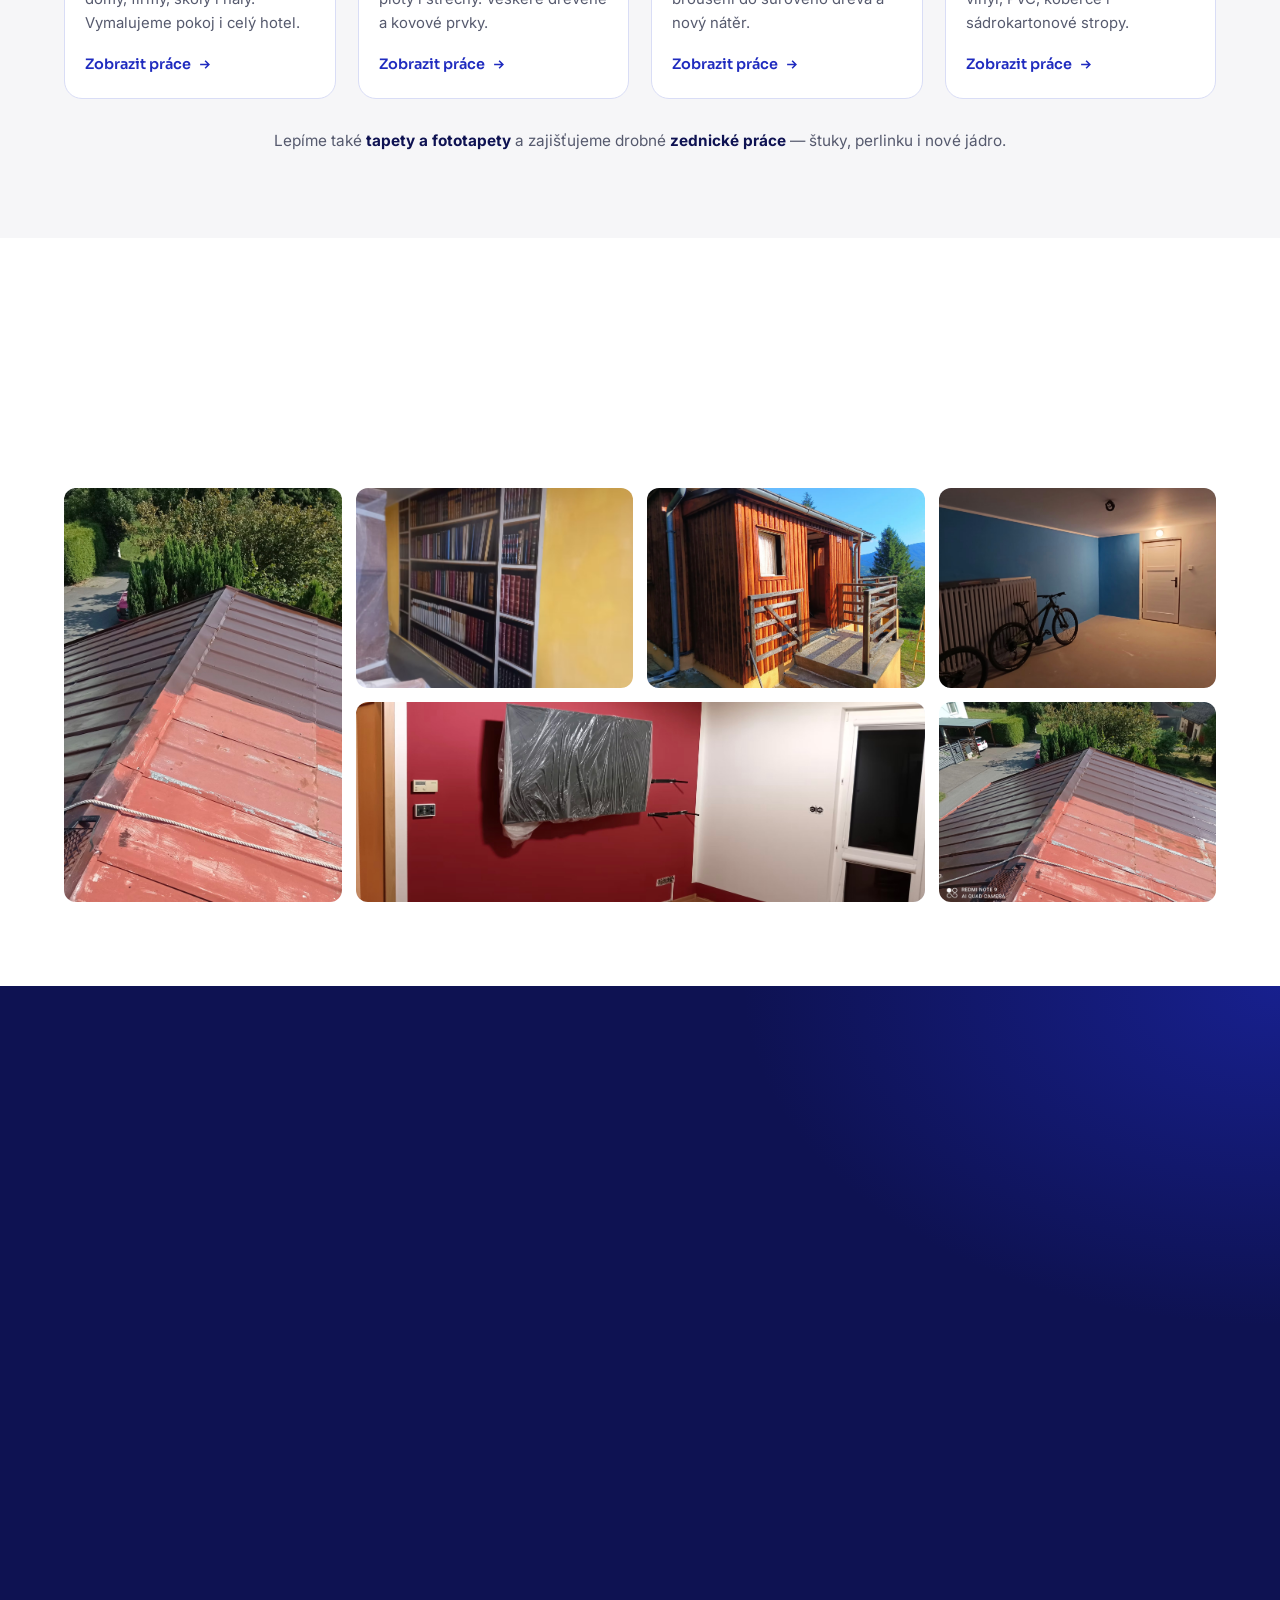
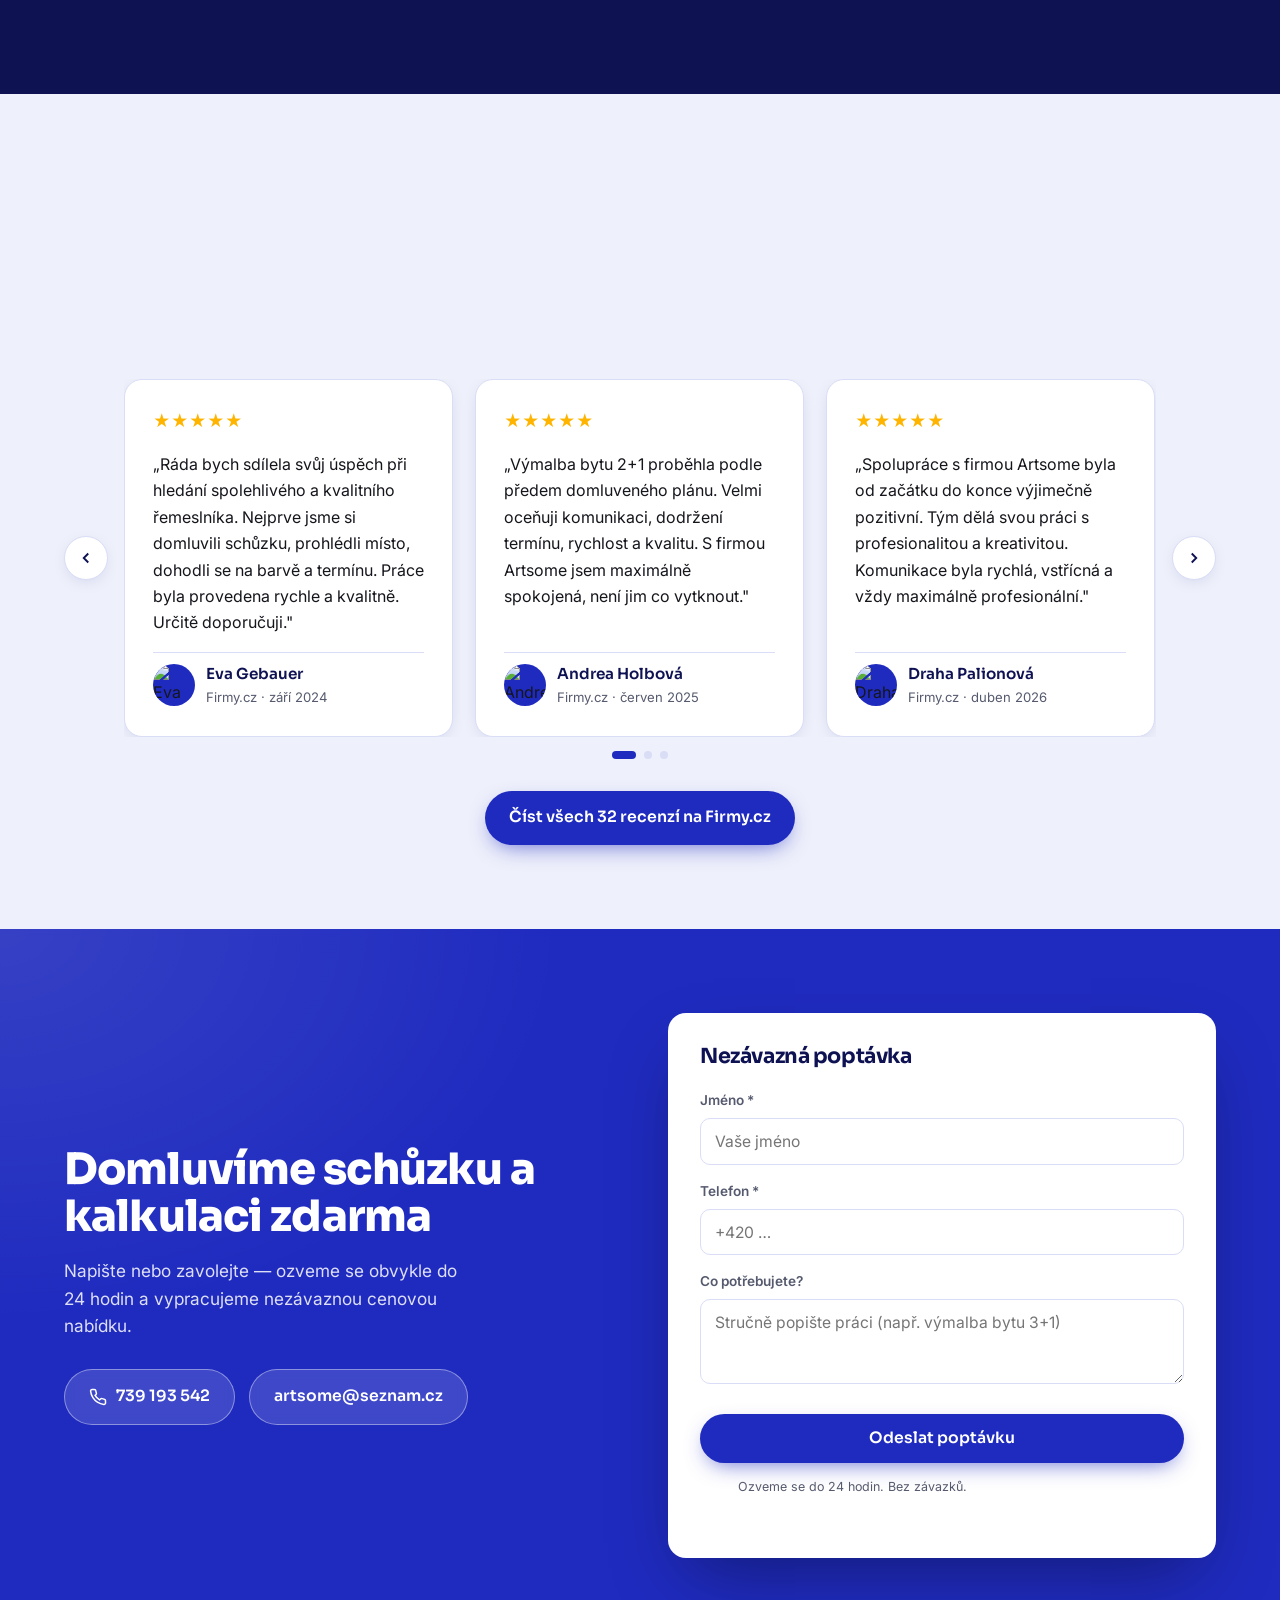
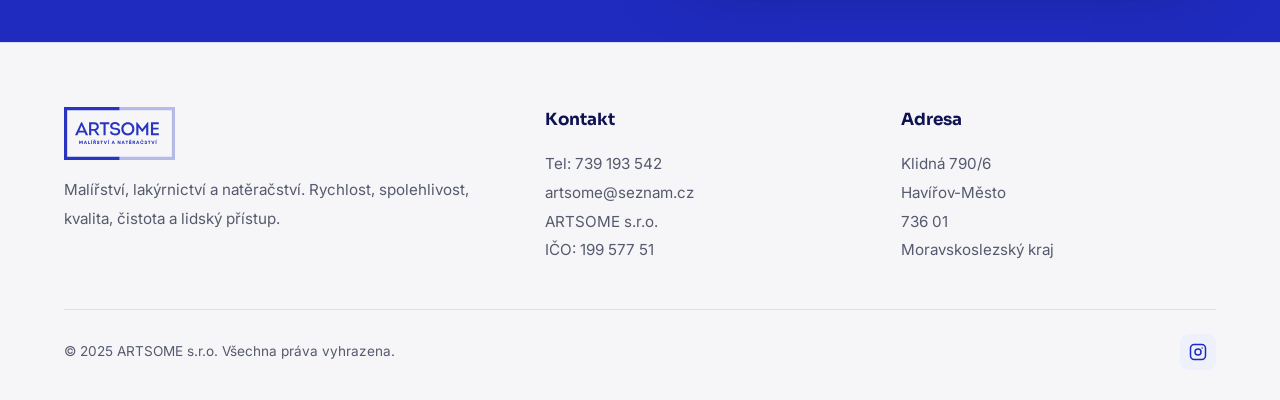
==== commit d588662c: "NR badge: přesun pod USP hero-trust, logo zvětšeno 22→30px Co-Authored-By: Claude Sonnet 4.6 <norepl" ====
--- a/index.html
+++ b/index.html
@@ -43,7 +43,7 @@
   .float-badge .big{font-family:'Sora';font-weight:800;font-size:1.4rem;line-height:1;color:var(--blue)}
 
   /* ---- NR BADGE ---- */
-  .nr-badge{display:inline-flex;align-items:center;gap:.55rem;background:rgba(255,255,255,.12);border:1px solid rgba(255,255,255,.25);border-radius:999px;padding:.4rem .9rem .4rem .7rem;margin-bottom:1.2rem;text-decoration:none;transition:background .2s}
+  .nr-badge{display:inline-flex;align-items:center;gap:.55rem;background:rgba(255,255,255,.12);border:1px solid rgba(255,255,255,.25);border-radius:999px;padding:.4rem .9rem .4rem .7rem;margin-top:1.2rem;text-decoration:none;transition:background .2s}
   .nr-badge:hover{background:rgba(255,255,255,.2)}
   .nr-stars{color:#ffb400;font-size:.85rem;letter-spacing:1px}
   .nr-score{font-family:'Sora';font-weight:700;font-size:.88rem;color:#fff}
@@ -261,12 +261,6 @@
     <div class="hero-copy">
       <span class="hero-eyebrow">⭐ TOP firma 2025 · Moravskoslezský kraj</span>
       <h1>Malířství, nátěry a <em>renovace</em> bez kompromisů</h1>
-      <a href="https://www.nejremeslnici.cz/profil/461519-artsome-s-r-o" target="_blank" rel="noopener" class="nr-badge" aria-label="NejŘemeslníci — hodnocení 4,83 z 5, 8 ověřených recenzí">
-        <img src="nr-logo-horizontal-colour-186b95f3.webp" alt="NejŘemeslníci" height="22" style="width:auto;display:block">
-        <span class="nr-stars" aria-hidden="true">★★★★★</span>
-        <span class="nr-score">4,83</span>
-        <span class="nr-count">· 8 hodnocení</span>
-      </a>
       <p class="lead">Vymalujeme pokoj i celý objekt. Rychle, čistě a za rozumnou cenu — od první barvy po závěrečný úklid.</p>
       <div class="hero-actions">
         <a href="tel:739193542" class="btn btn-light">
@@ -282,6 +276,12 @@
         <span class="sep" aria-hidden="true"></span>
         <span class="item">✓ Pořádek po práci</span>
       </div>
+      <a href="https://www.nejremeslnici.cz/profil/461519-artsome-s-r-o" target="_blank" rel="noopener" class="nr-badge" aria-label="NejŘemeslníci — hodnocení 4,83 z 5, 8 ověřených recenzí">
+        <img src="nr-logo-horizontal-colour-186b95f3.webp" alt="NejŘemeslníci" height="30" style="width:auto;display:block">
+        <span class="nr-stars" aria-hidden="true">★★★★★</span>
+        <span class="nr-score">4,83</span>
+        <span class="nr-count">· 8 hodnocení</span>
+      </a>
     </div>
     <div class="hero-visual">
       <div class="float-badge" aria-hidden="true">
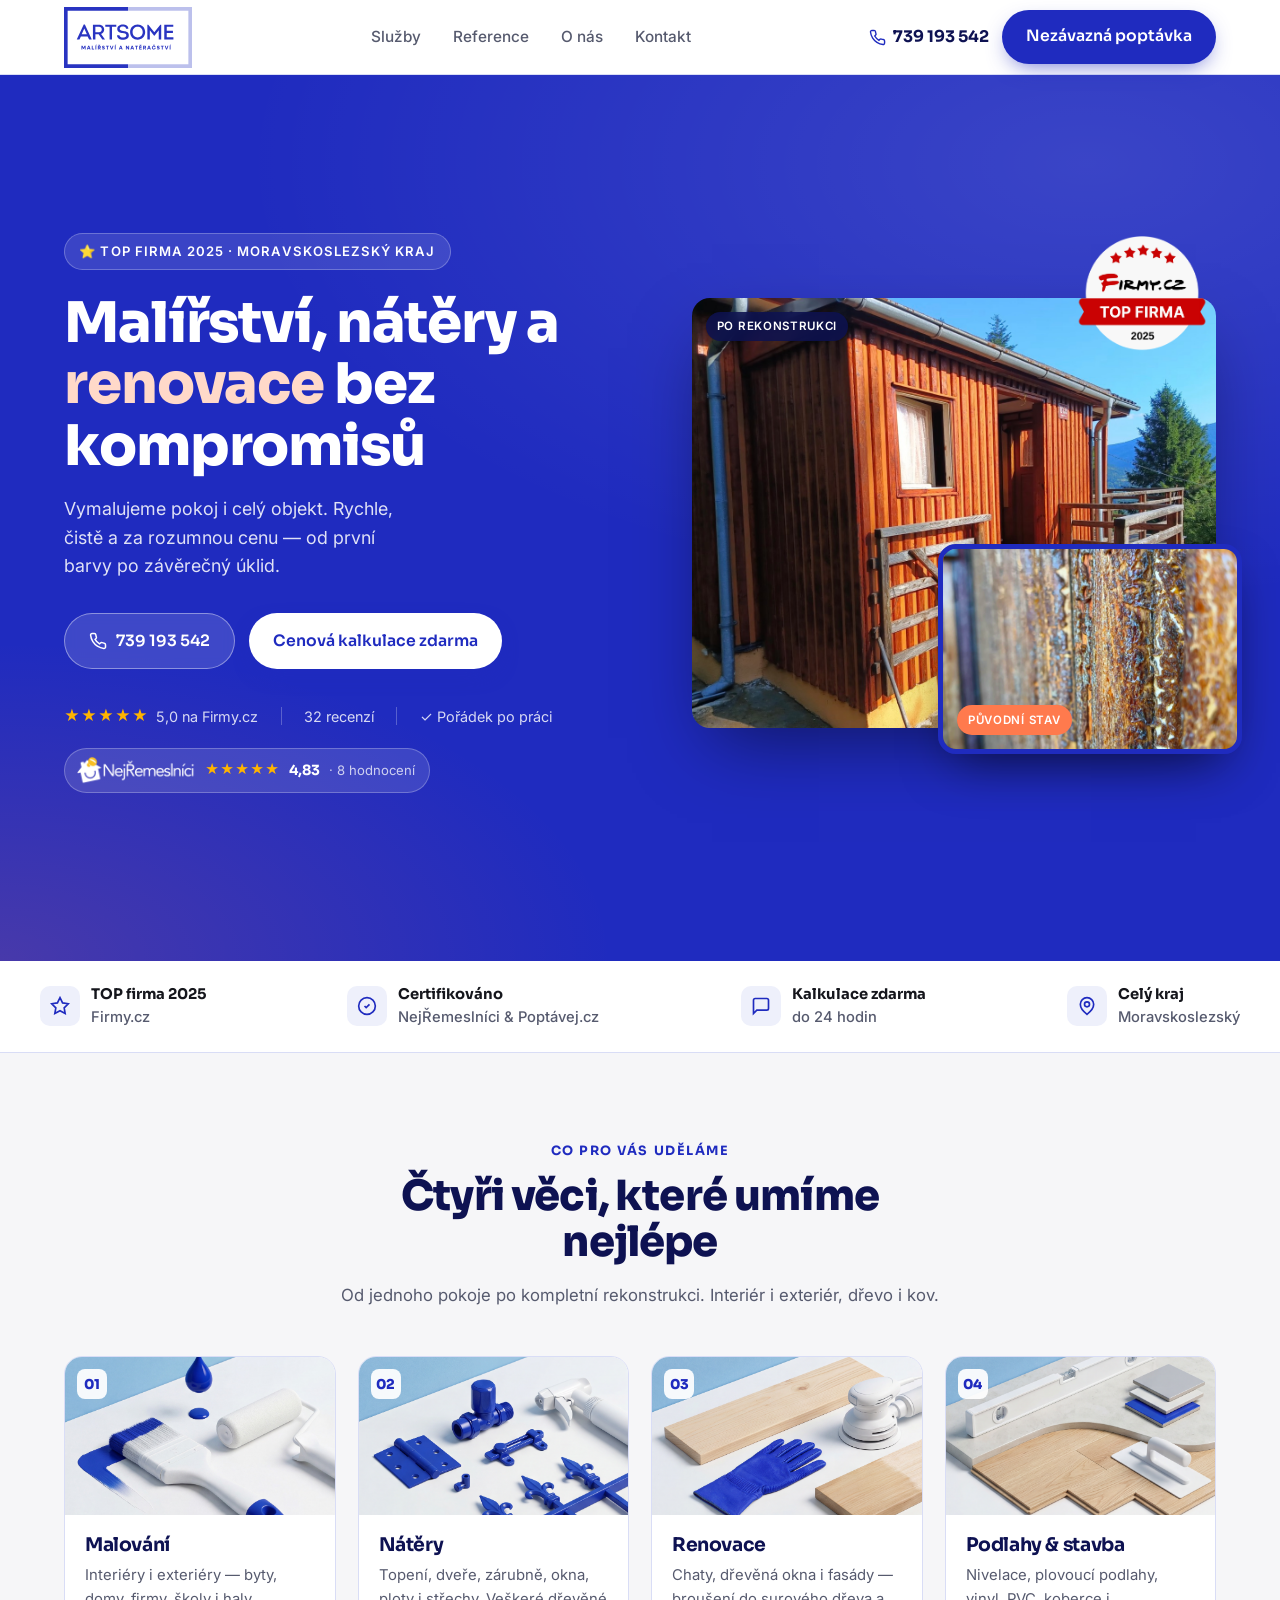
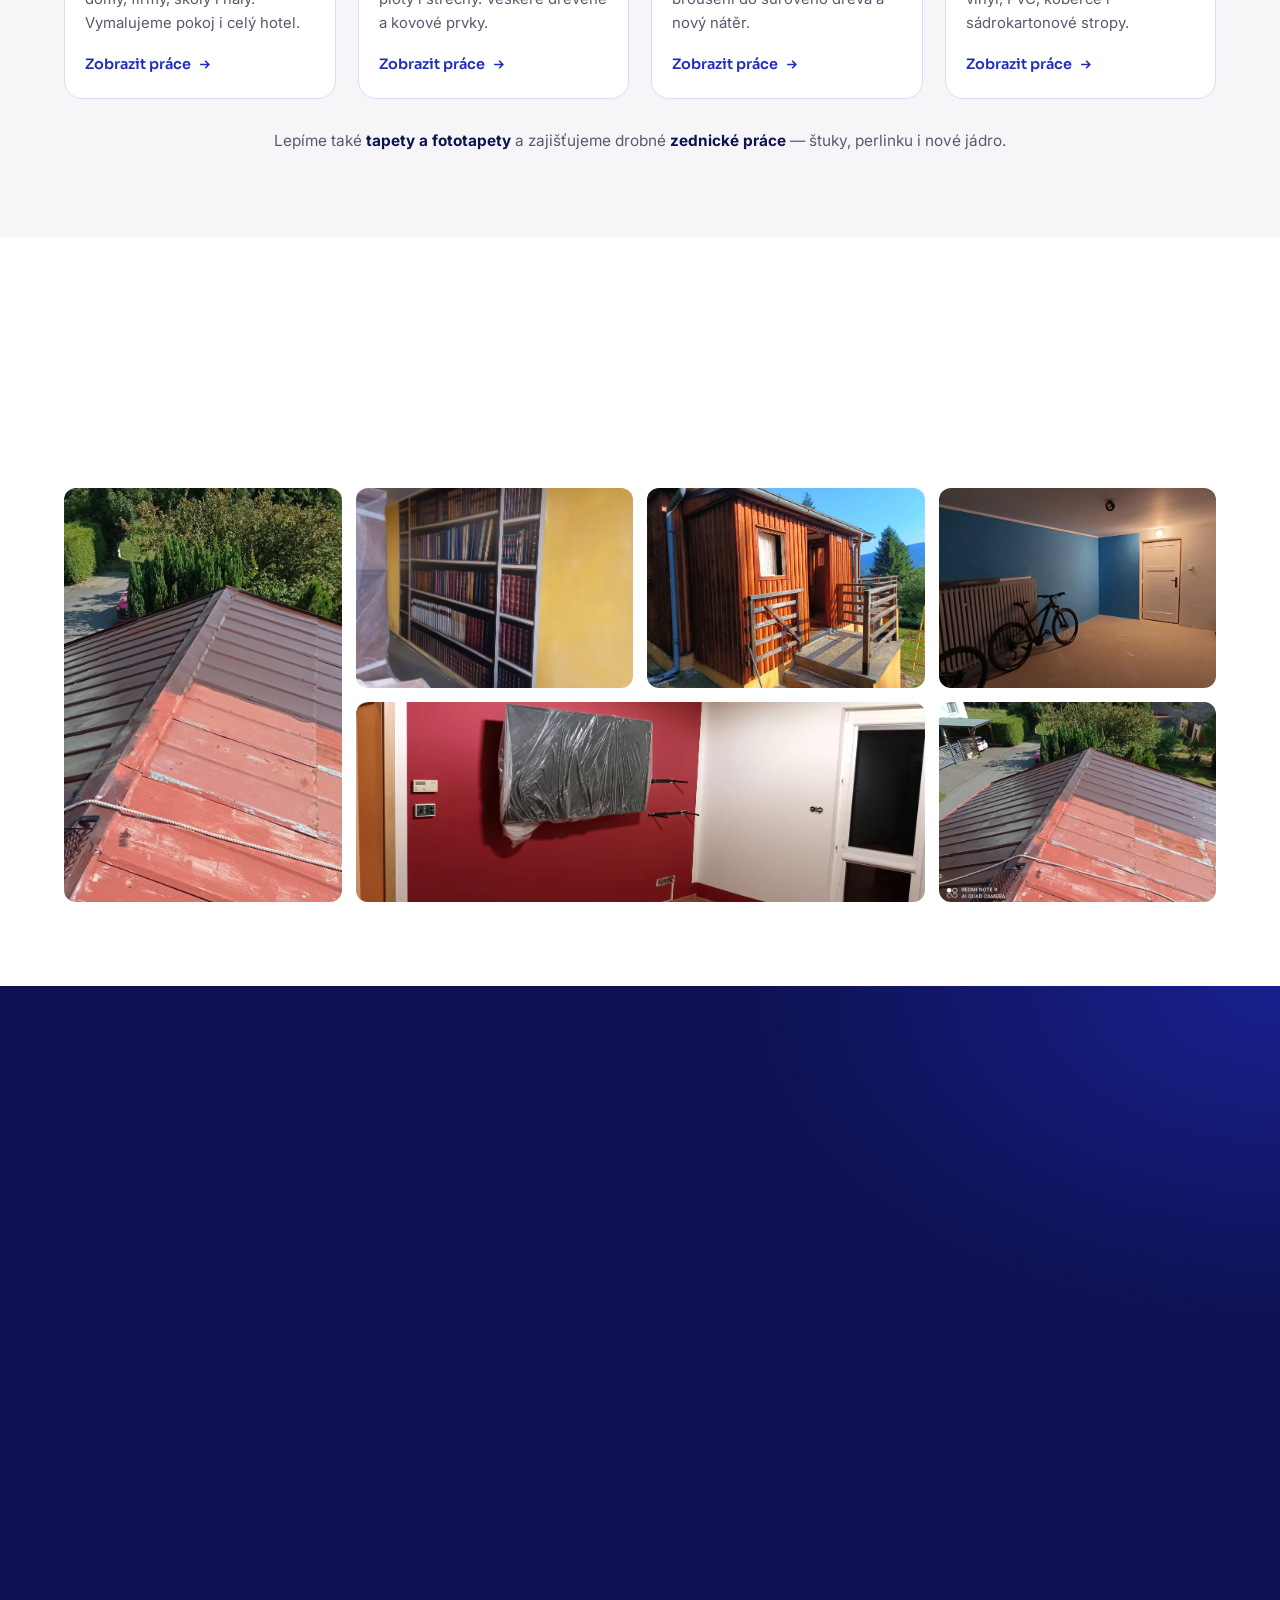
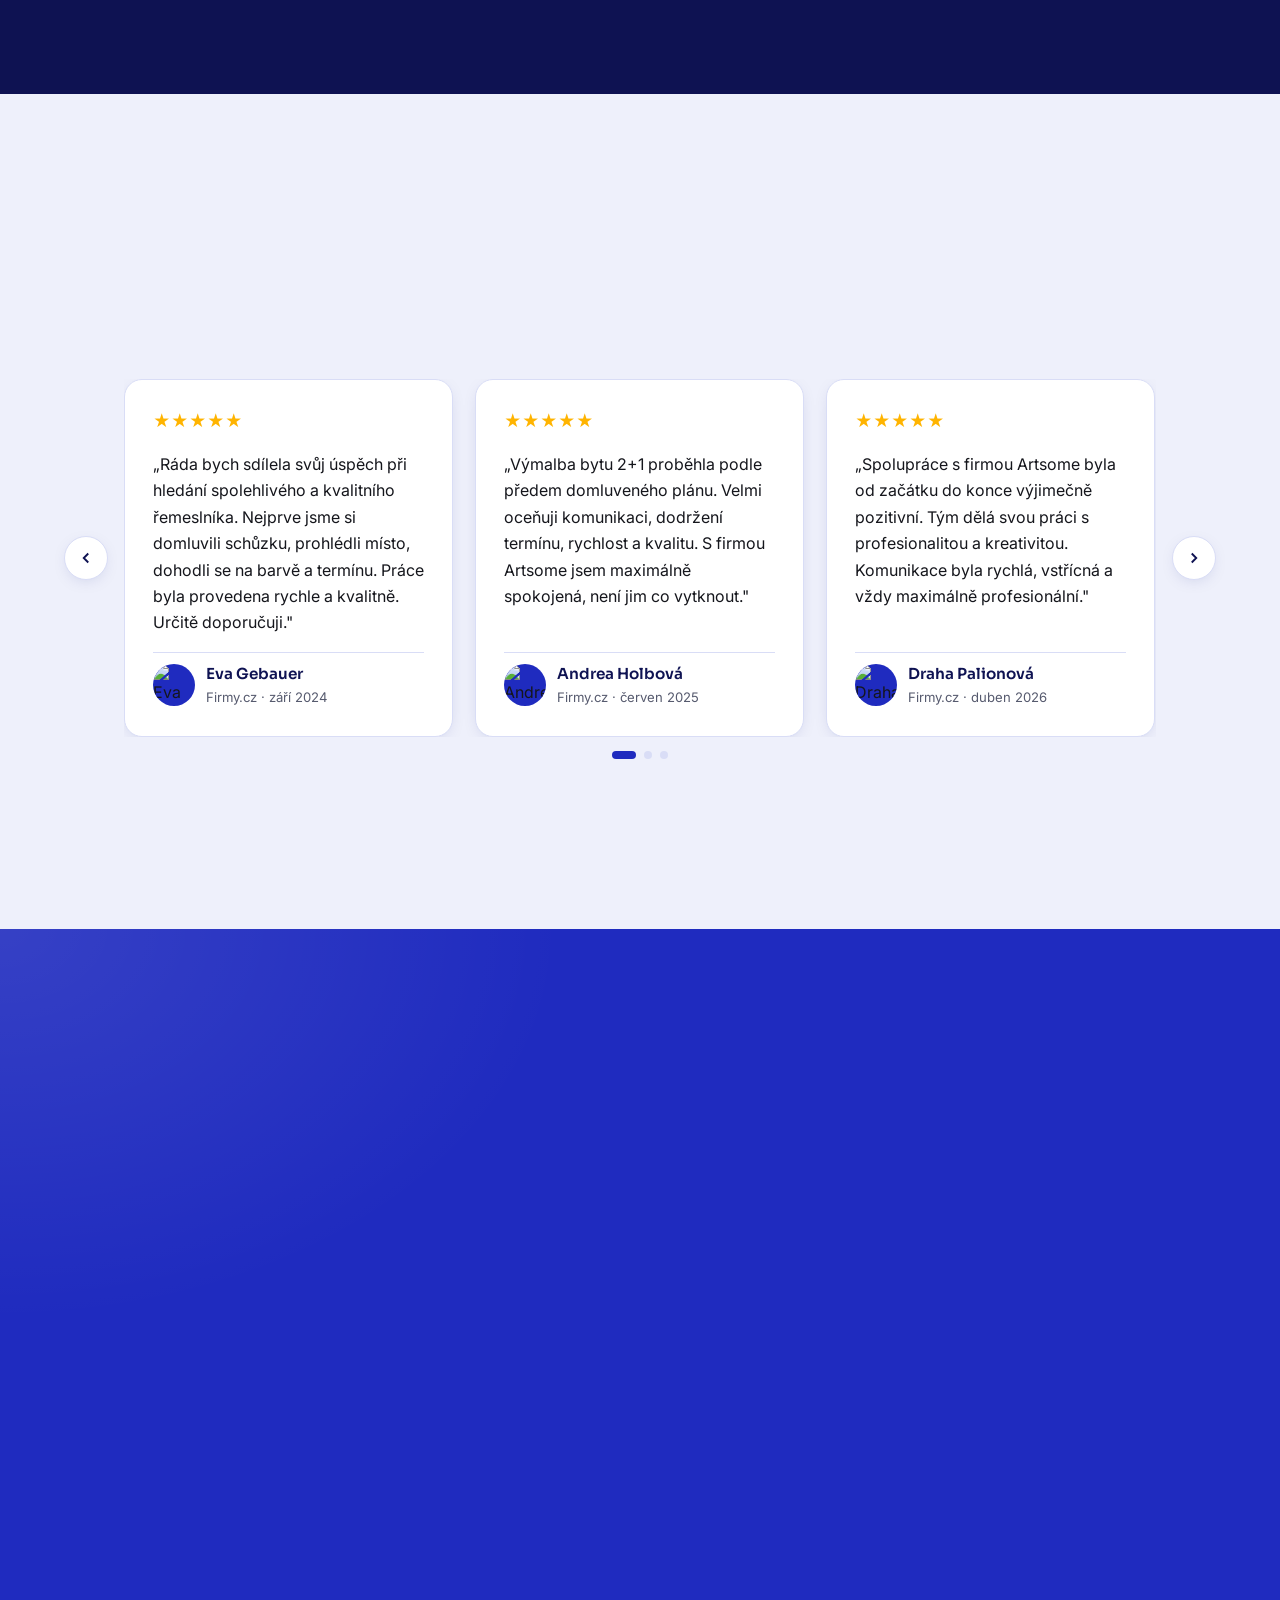
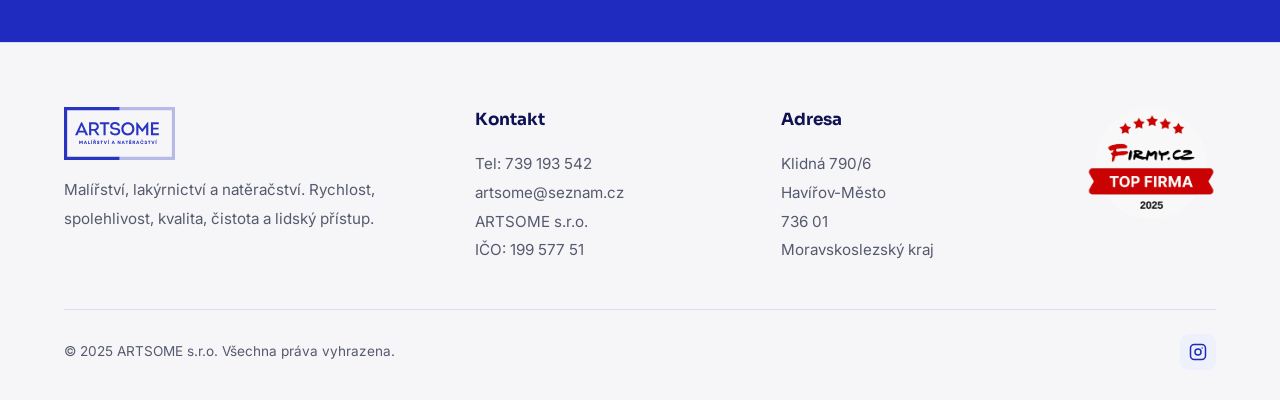
==== commit eed537c3: "Add Firmy.cz logo to hero and footer, mobile footer layout fix - Replace hero float-badge text with " ====
--- a/index.html
+++ b/index.html
@@ -39,8 +39,7 @@
   .ba-after{position:absolute;right:-26px;bottom:-26px;width:58%;border:5px solid var(--blue);box-shadow:0 22px 50px -16px rgba(0,0,0,.55)}
   .ba-after img{height:200px}
   .ba-after .tag{background:var(--accent);top:auto;bottom:14px;left:14px}
-  .float-badge{position:absolute;top:-22px;right:18px;background:#fff;color:var(--blue-ink);border-radius:14px;padding:.7rem .95rem;box-shadow:var(--shadow);display:flex;align-items:center;gap:.6rem;font-size:.8rem;font-weight:600;z-index:3}
-  .float-badge .big{font-family:'Sora';font-weight:800;font-size:1.4rem;line-height:1;color:var(--blue)}
+  .float-badge{position:absolute;top:-62px;right:8px;z-index:3}
 
   /* ---- NR BADGE ---- */
   .nr-badge{display:inline-flex;align-items:center;gap:.55rem;background:rgba(255,255,255,.12);border:1px solid rgba(255,255,255,.25);border-radius:999px;padding:.4rem .9rem .4rem .7rem;margin-top:1.2rem;text-decoration:none;transition:background .2s}
@@ -215,6 +214,7 @@
   }
 }
 </script>
+  <script src="https://mcp.figma.com/mcp/html-to-design/capture.js" async></script>
 </head>
 <body>
 
@@ -285,7 +285,7 @@
     </div>
     <div class="hero-visual">
       <div class="float-badge" aria-hidden="true">
-        <span class="big">32</span><div>spokojených<br>recenzí ★</div>
+        <img src="firtmy-logo.webp" alt="Firmy.cz" style="height:115px;width:auto;display:block">
       </div>
       <div class="ba">
         <span class="tag">Po rekonstrukci</span>
@@ -572,6 +572,11 @@
         <h4>Adresa</h4>
         <p>Klidná 790/6<br>Havířov-Město<br>736 01<br>Moravskoslezský kraj</p>
       </div>
+      <div style="display:flex;align-items:flex-start;justify-content:flex-end">
+        <a href="https://www.firmy.cz/detail/13603911-artsome-s-r-o-havirov-mesto.html#hodnoceni" target="_blank" rel="noopener" aria-label="ARTSOME na Firmy.cz">
+          <img src="firtmy-logo.webp" alt="Firmy.cz" style="height:113px;width:auto;display:block;opacity:1;filter:none">
+        </a>
+      </div>
     </div>
     <div class="foot-bottom">
       <span>© 2025 ARTSOME s.r.o. Všechna práva vyhrazena.</span>
--- a/style.css
+++ b/style.css
@@ -179,7 +179,7 @@
   background: var(--paper-dim); color: var(--ink);
   padding: 64px 0 30px; border-top: 1px solid var(--blue-line);
 }
-.foot-grid { display: grid; grid-template-columns: 1.4fr 1fr 1fr; gap: 40px; margin-bottom: 44px }
+.foot-grid { display: grid; grid-template-columns: 1.4fr 1fr 1fr auto; gap: 40px; margin-bottom: 44px }
 .foot-grid h4 { font-family: 'Sora'; font-weight: 700; color: var(--blue-ink); font-size: 1.05rem; margin-bottom: 1rem }
 .foot-grid p,
 .foot-grid a  { color: var(--ink-soft); font-size: .95rem; line-height: 1.9 }
@@ -216,6 +216,8 @@
   .nav-cta .btn { padding: .52rem .82rem; font-size: .68rem }
   section { padding: 60px 0 }
   .wrap { padding: 0 18px }
-  .foot-grid { grid-template-columns: 1fr; gap: 28px }
+  .foot-grid { grid-template-columns: 1fr 1fr; gap: 20px }
+  .foot-grid > div:first-child { grid-column: 1 / -1 }
+  .foot-grid > div:last-child { grid-column: 1 / -1; justify-content: flex-start !important }
   .foot-bottom { flex-direction: column; text-align: center }
 }
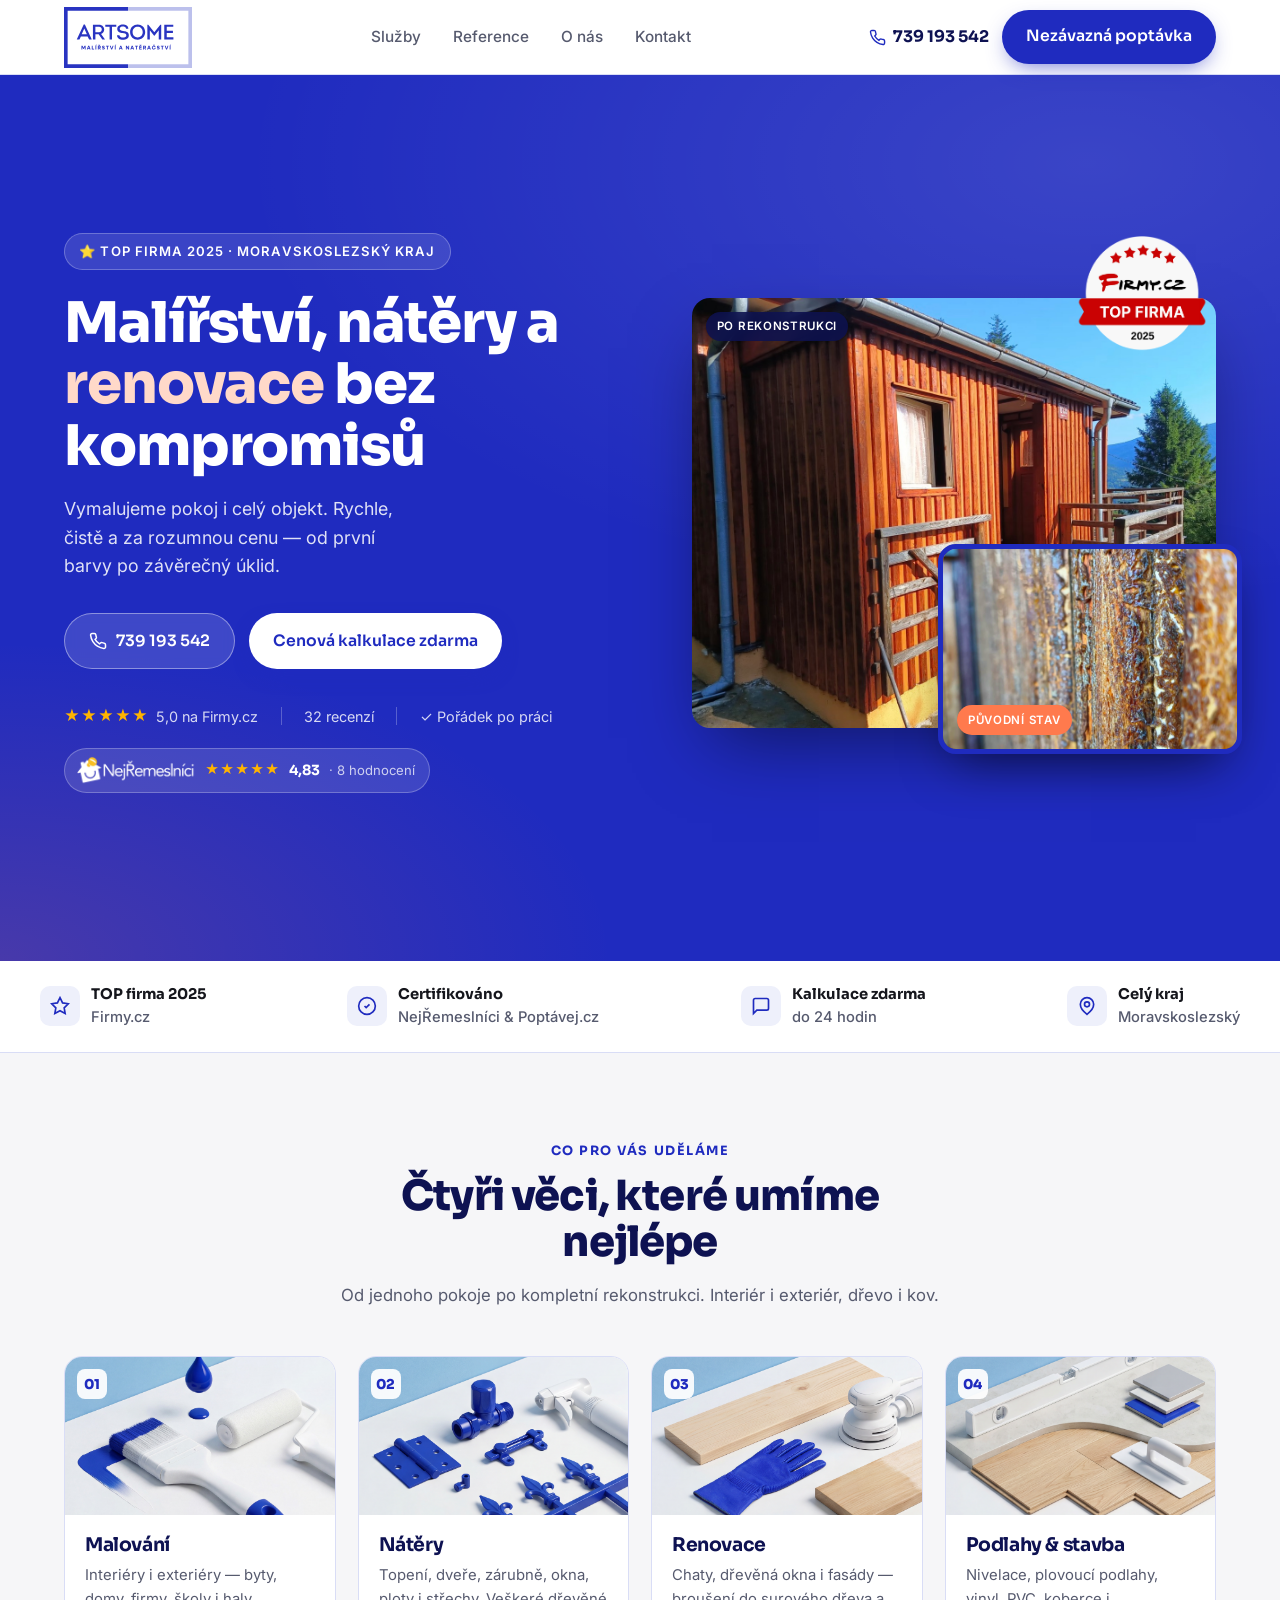
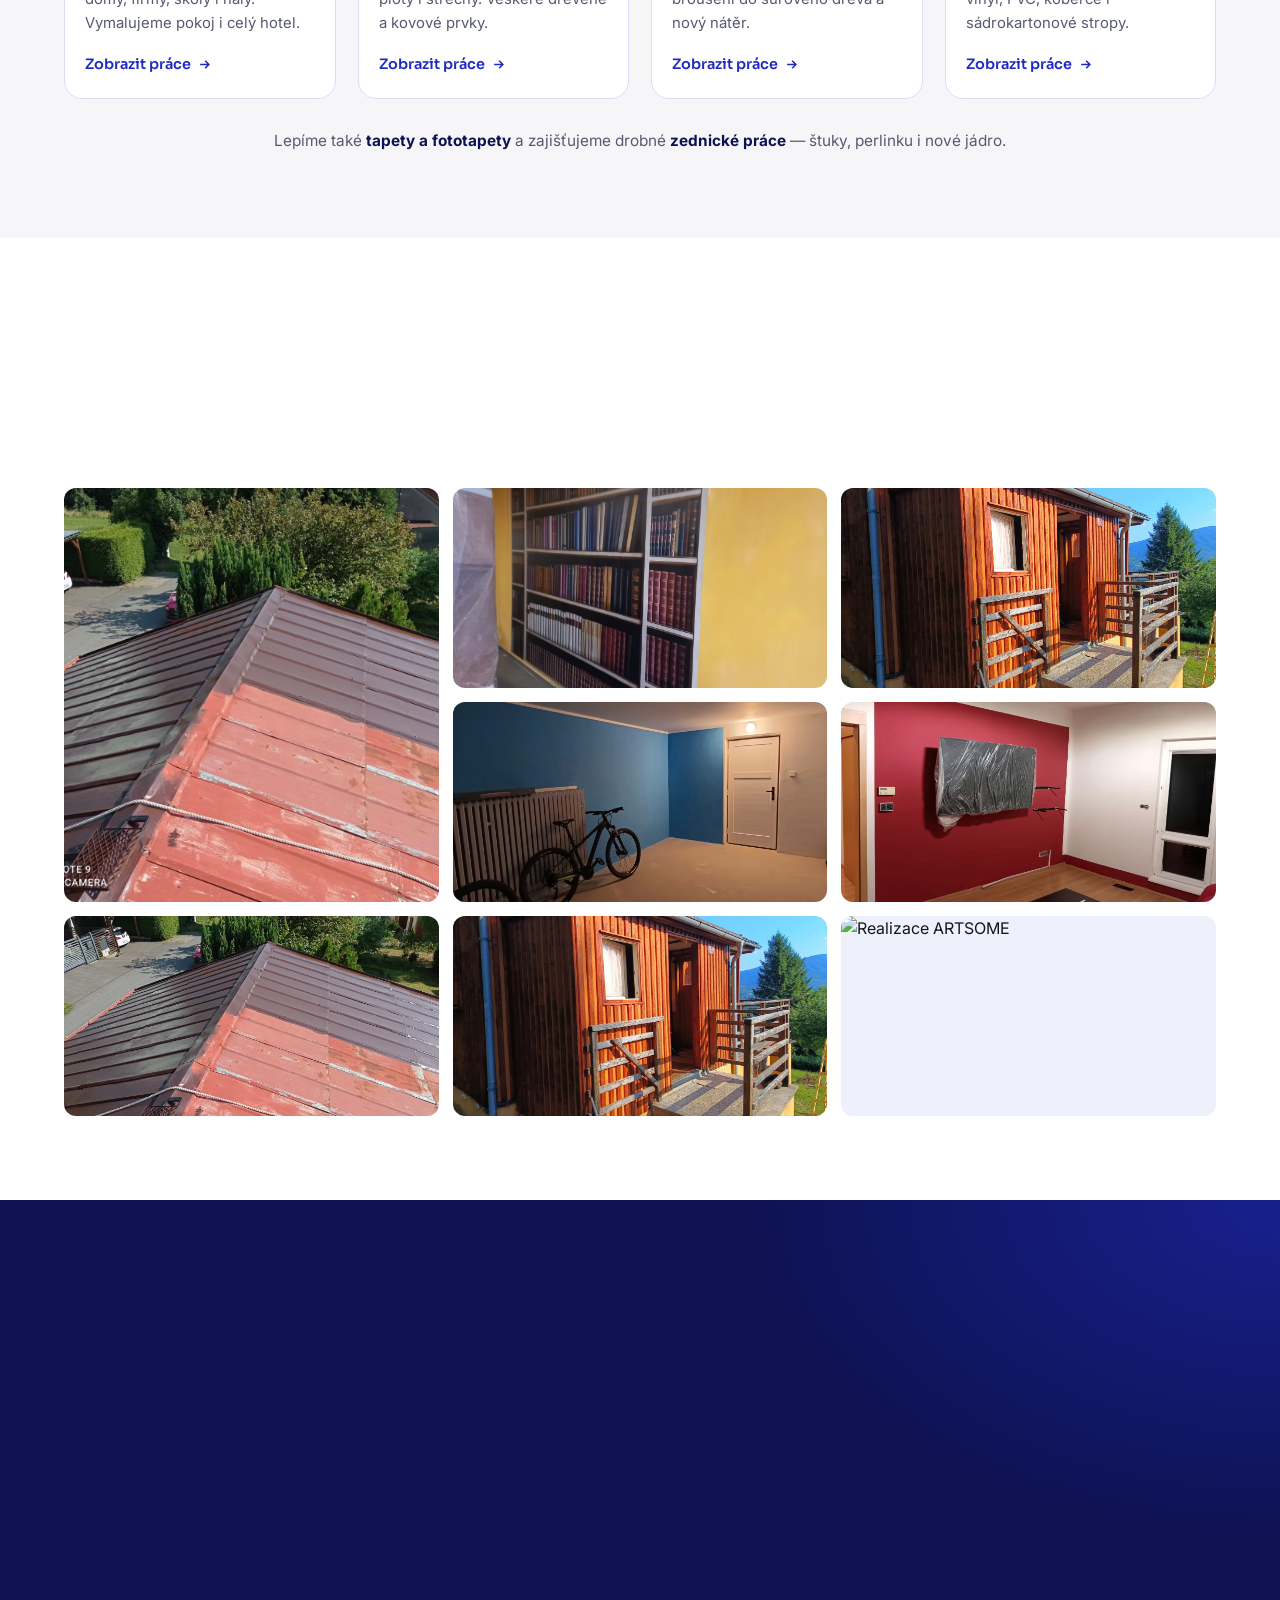
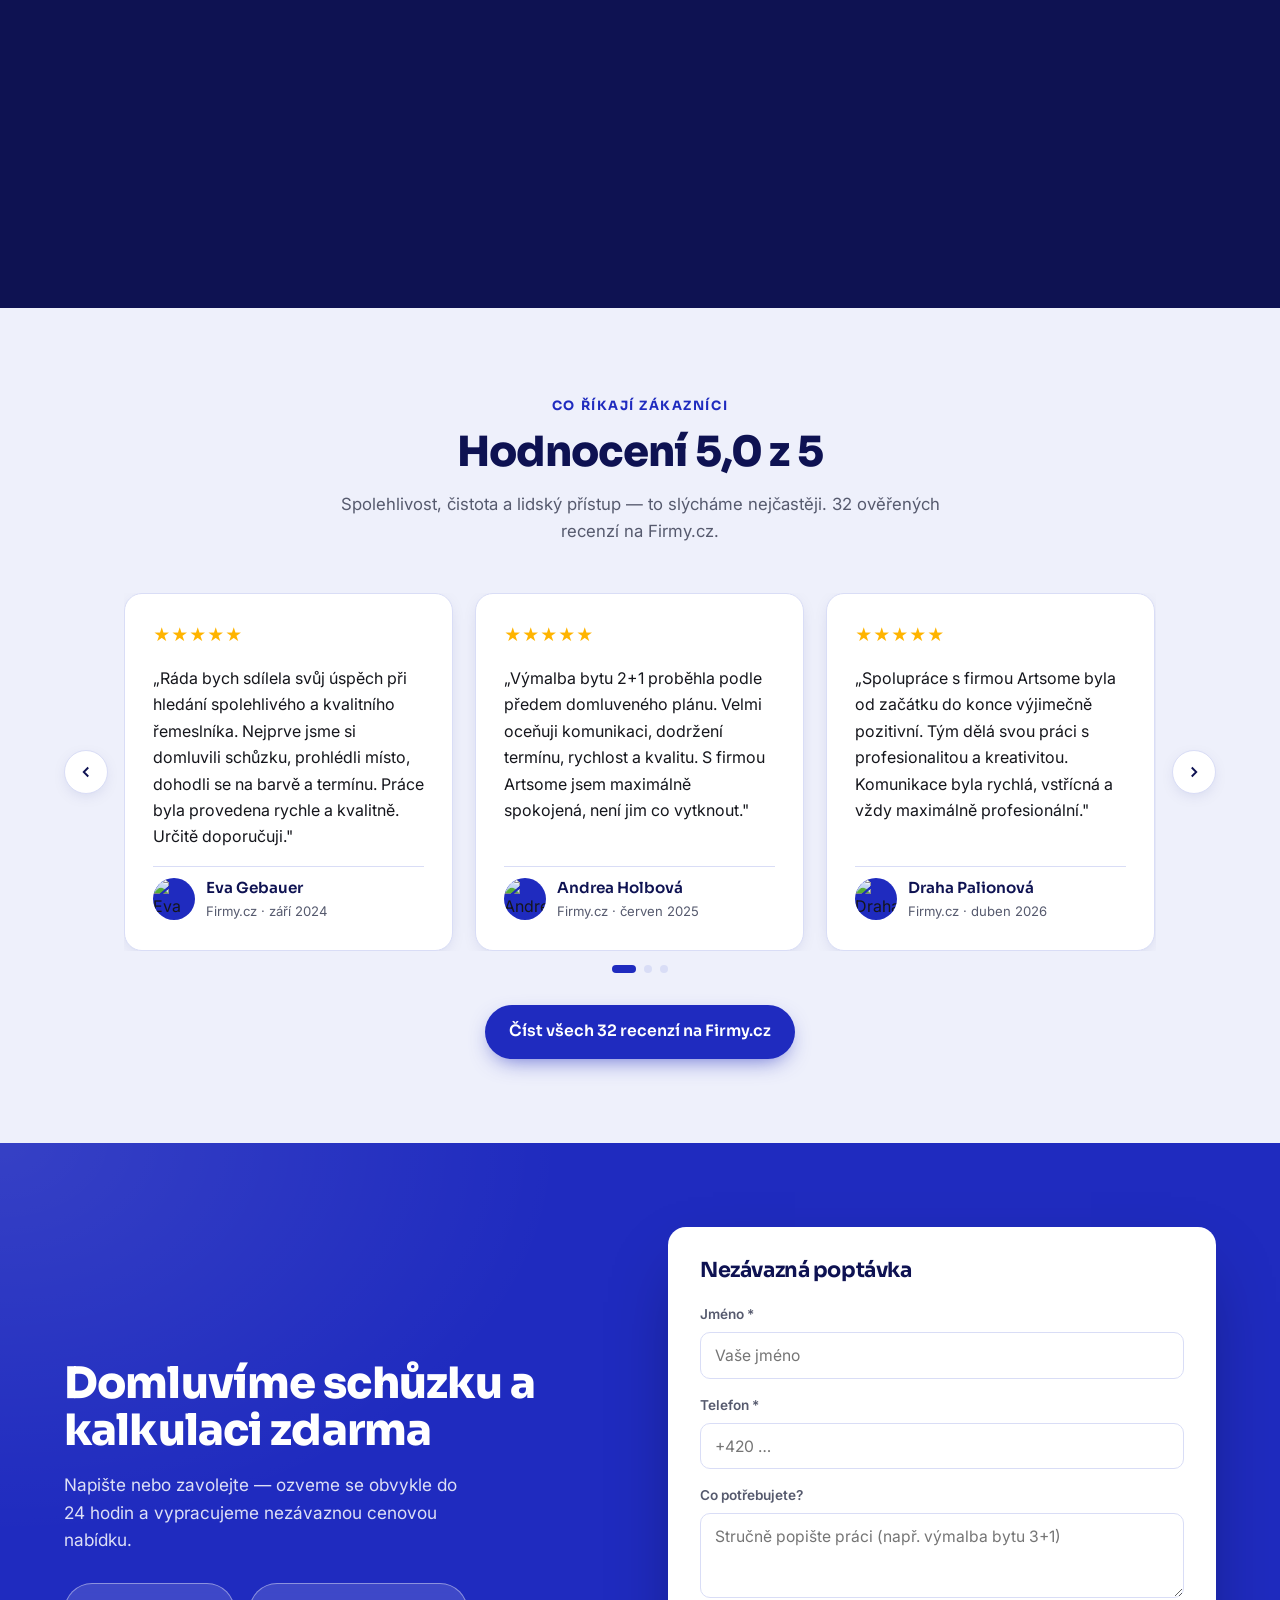
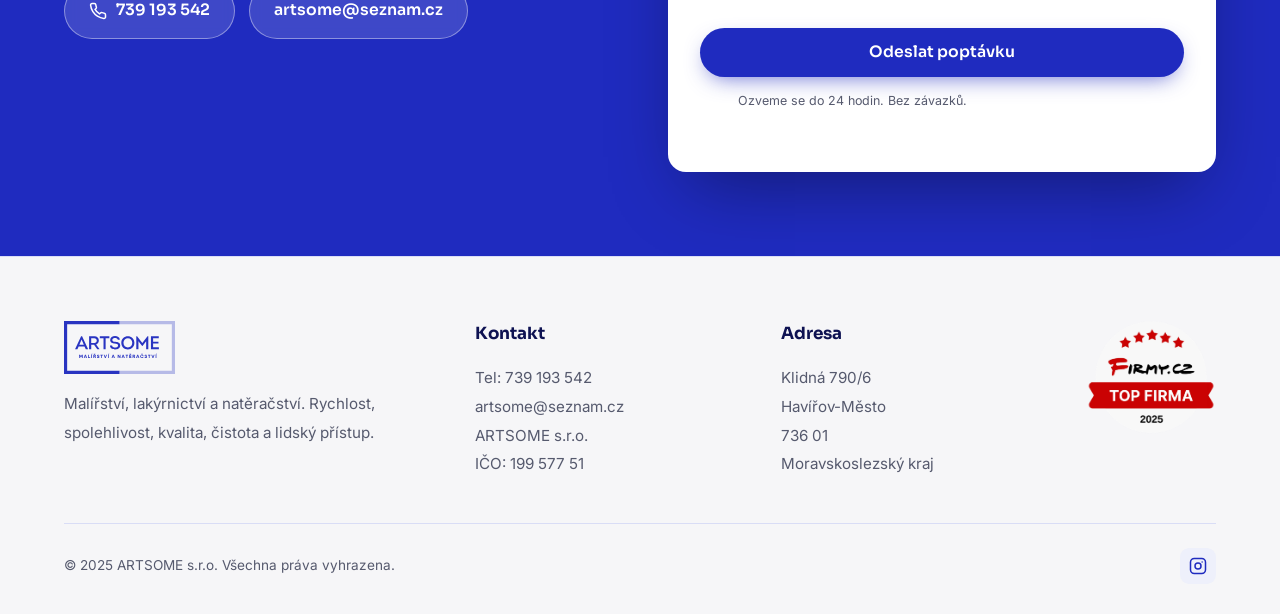
==== commit d9ae7d07: "HP gallery: 3 columns, 8 photos, no wide spans; USP mobile padding fix Co-Authored-By: Claude Sonnet" ====
--- a/index.html
+++ b/index.html
@@ -76,7 +76,7 @@
 
   /* ---- GALLERY TEASER ---- */
   .ref-head{display:flex;align-items:flex-end;justify-content:space-between;gap:2rem;margin-bottom:40px;flex-wrap:wrap}
-  .gal{display:grid;grid-template-columns:repeat(4,1fr);grid-auto-rows:200px;gap:14px}
+  .gal{display:grid;grid-template-columns:repeat(3,1fr);grid-auto-rows:200px;gap:14px}
   .gal a{position:relative;border-radius:var(--radius-sm);overflow:hidden;background:var(--blue-soft)}
   .gal img{width:100%;height:100%;object-fit:cover;transition:transform .5s var(--ease)}
   .gal a:hover img{transform:scale(1.06)}
@@ -165,7 +165,7 @@
     .ba-after{width:58%;right:0;bottom:-18px}
     .svc-grid{grid-template-columns:1fr;gap:16px}
     .gal{grid-template-columns:1fr 1fr;gap:10px;grid-auto-rows:140px}
-    .trust-row{display:grid;grid-template-columns:1fr 1fr;gap:.8rem;padding:22px 0}
+    .trust-row{display:grid;grid-template-columns:1fr 1fr;gap:.8rem;padding:22px 18px}
     .trust-item{justify-content:flex-start;padding:10px 12px;background:var(--blue-soft);border-radius:10px}
   }
 </style>
@@ -395,8 +395,10 @@
       <a href="reference.html"><img src="PHOTO/ref-2.jpeg" alt="Realizace ARTSOME" width="300" height="200" loading="lazy"></a>
       <a href="reference.html"><img src="PHOTO/ref-4.jpeg" alt="Realizace ARTSOME" width="300" height="200" loading="lazy"></a>
       <a href="reference.html"><img src="PHOTO/ref-5.jpeg" alt="Realizace ARTSOME" width="300" height="200" loading="lazy"></a>
-      <a href="reference.html" class="wide"><img src="PHOTO/ref-1.jpeg" alt="Realizace ARTSOME" width="600" height="200" loading="lazy"></a>
+      <a href="reference.html" ><img src="PHOTO/ref-1.jpeg" alt="Realizace ARTSOME" width="600" height="200" loading="lazy"></a>
       <a href="reference.html"><img src="PHOTO/ref-3.jpeg" alt="Realizace ARTSOME" width="300" height="200" loading="lazy"></a>
+      <a href="reference.html"><img src="PHOTO/ARTSOME.jpeg" alt="Realizace ARTSOME" width="300" height="200" loading="lazy"></a>
+      <a href="reference.html"><img src="PHOTO/pred-3.jpeg" alt="Realizace ARTSOME" width="300" height="200" loading="lazy"></a>
     </div>
   </div>
 </section>
